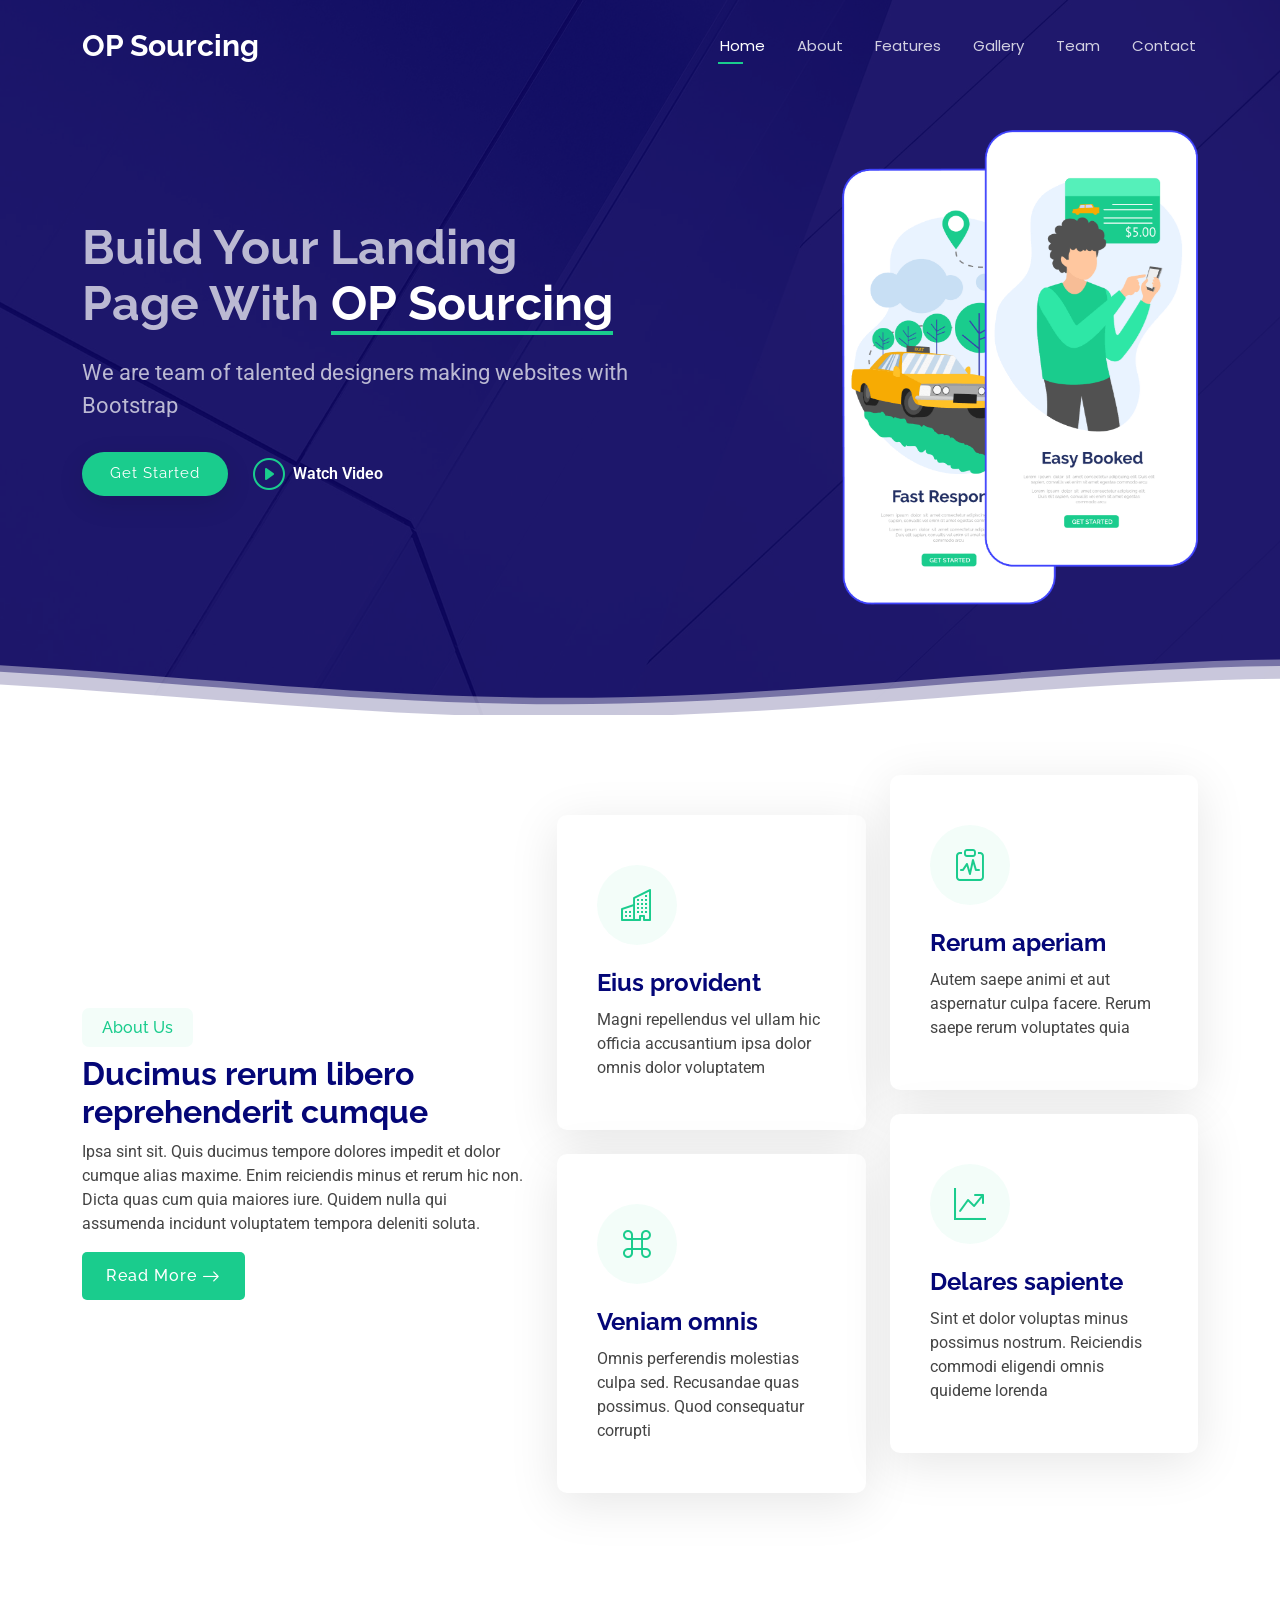
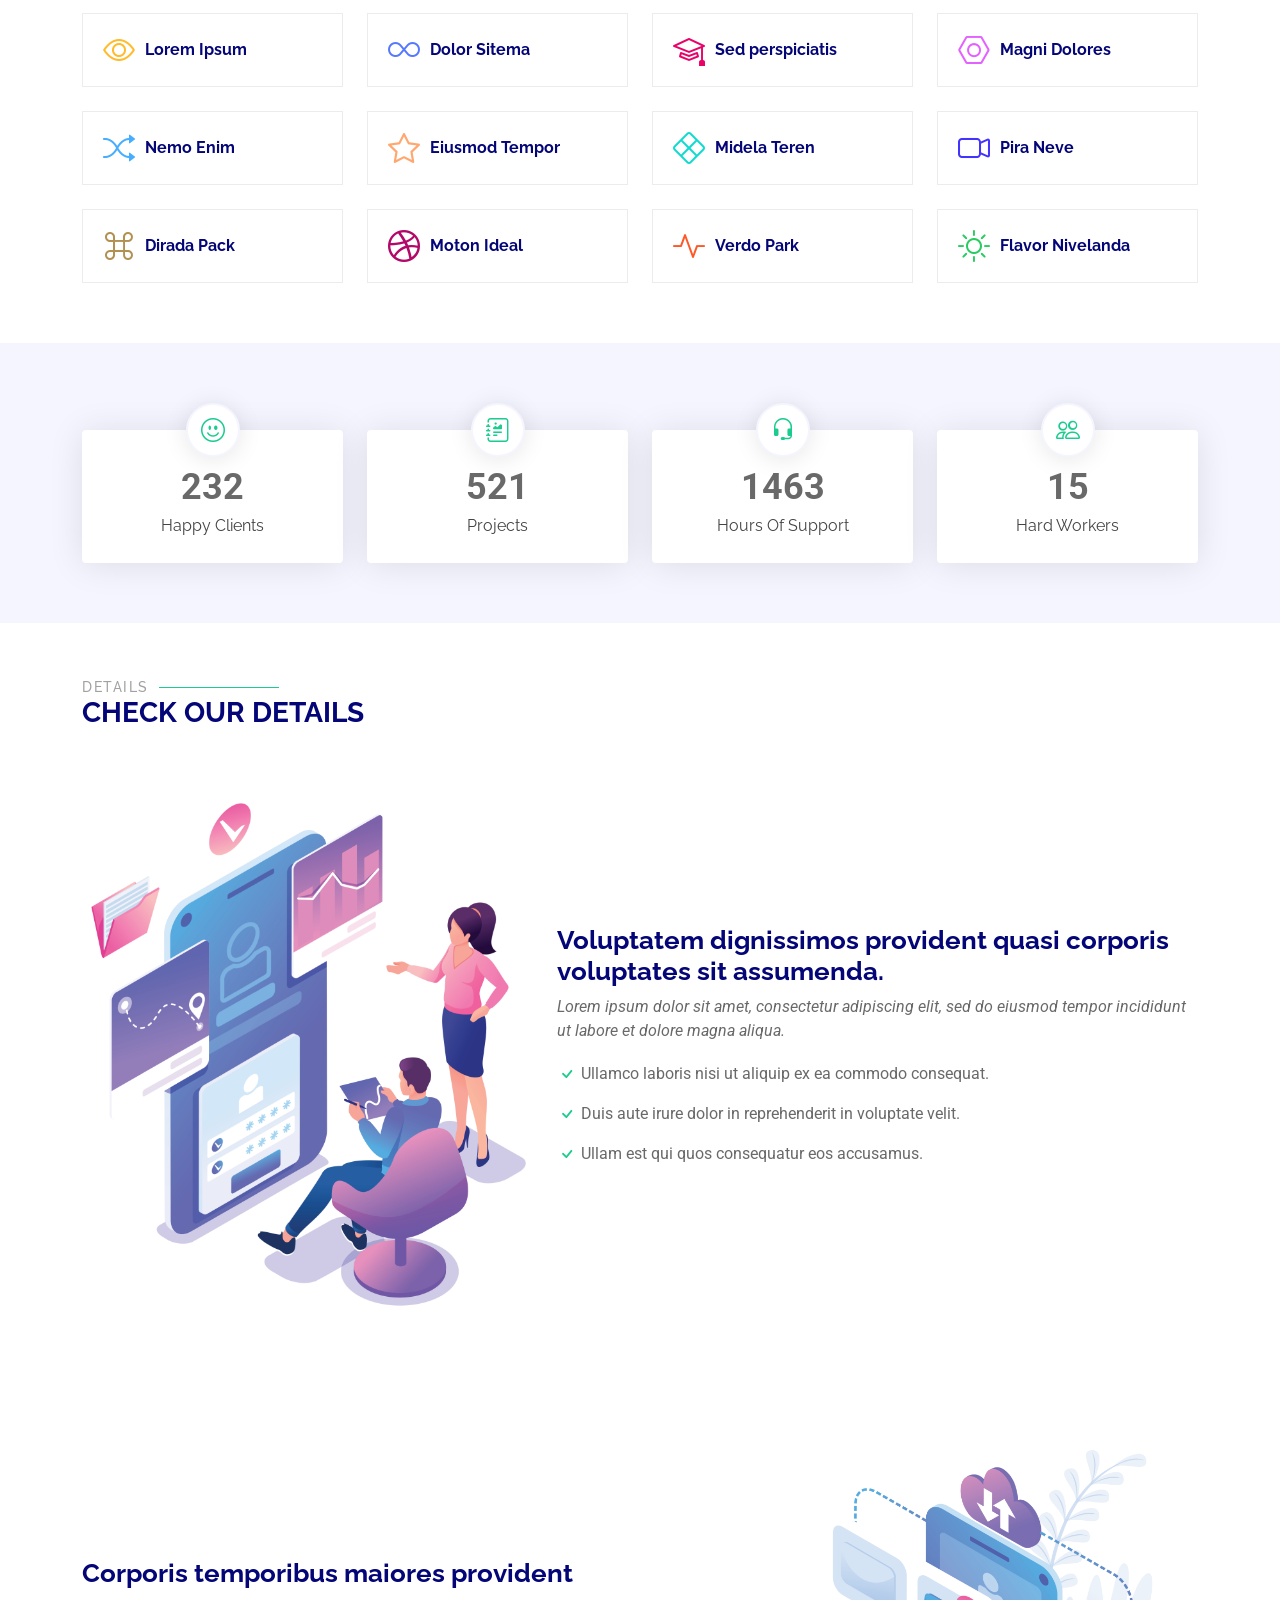
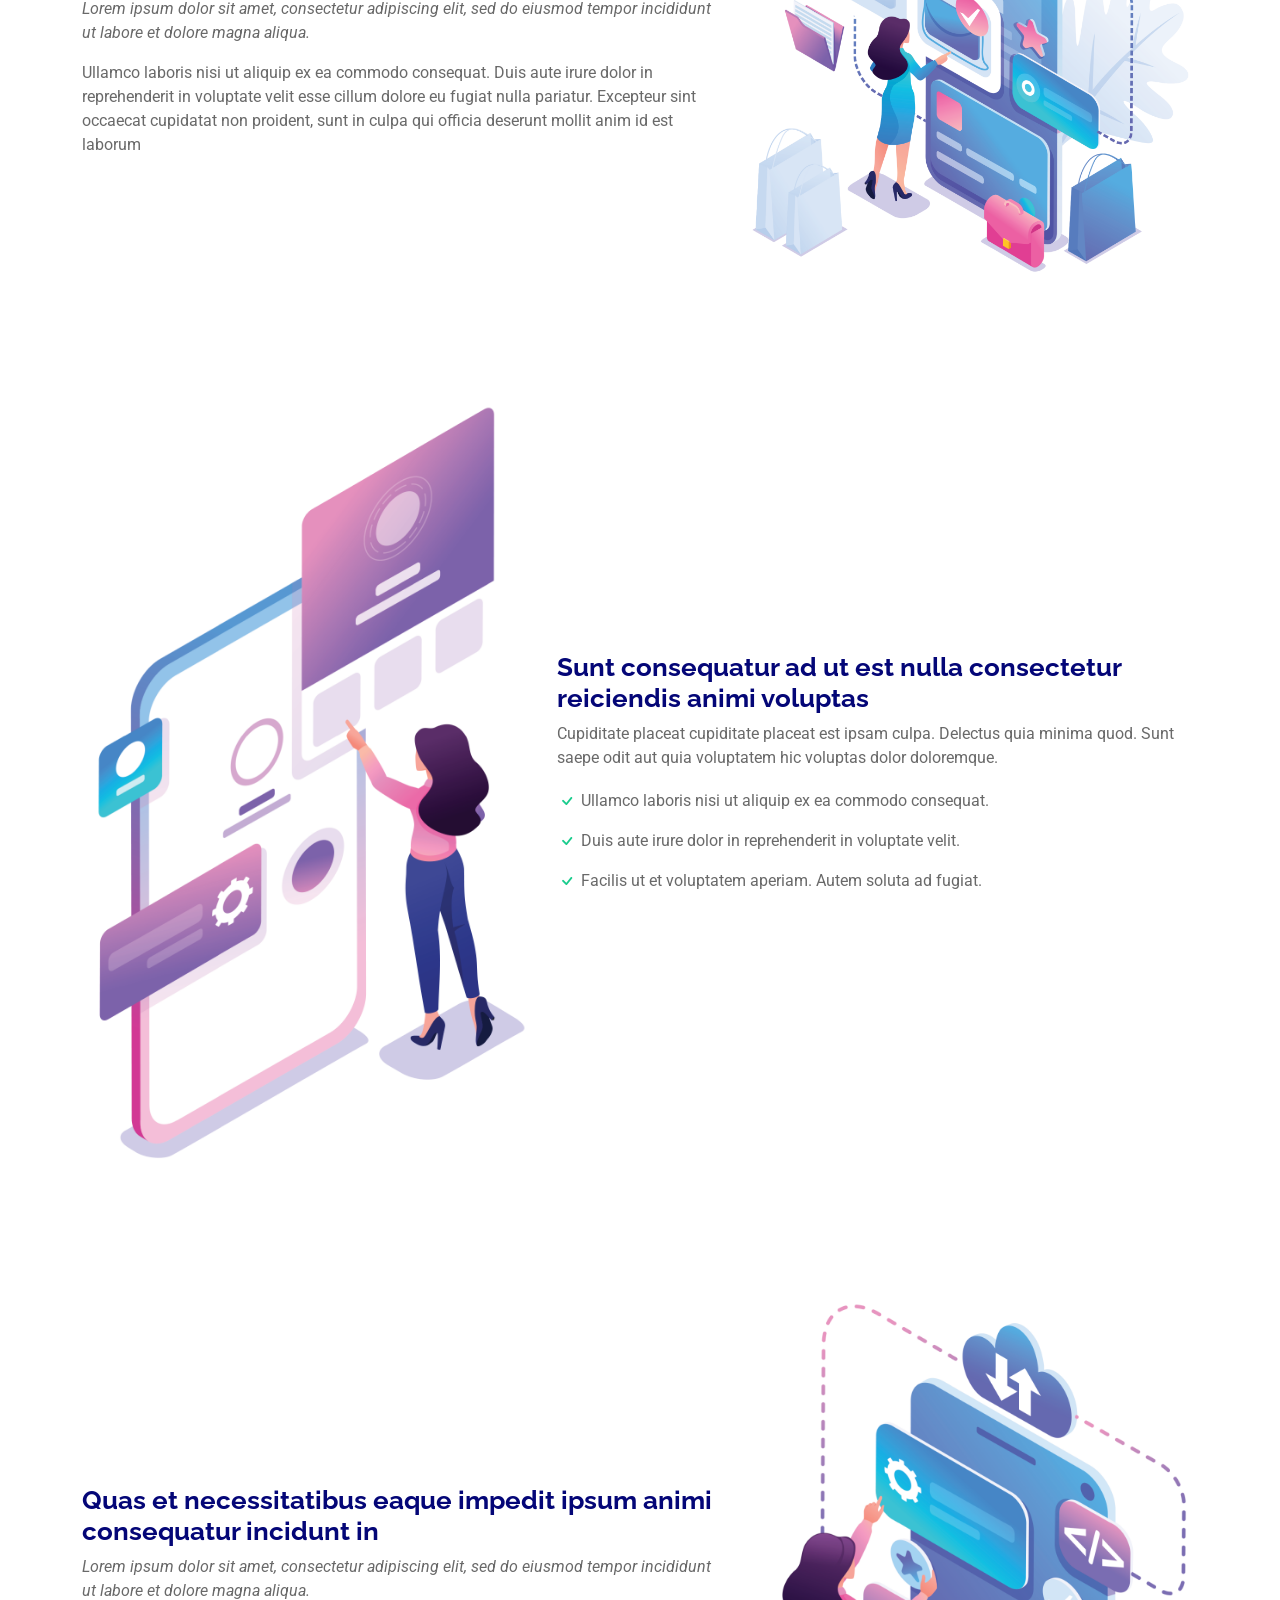
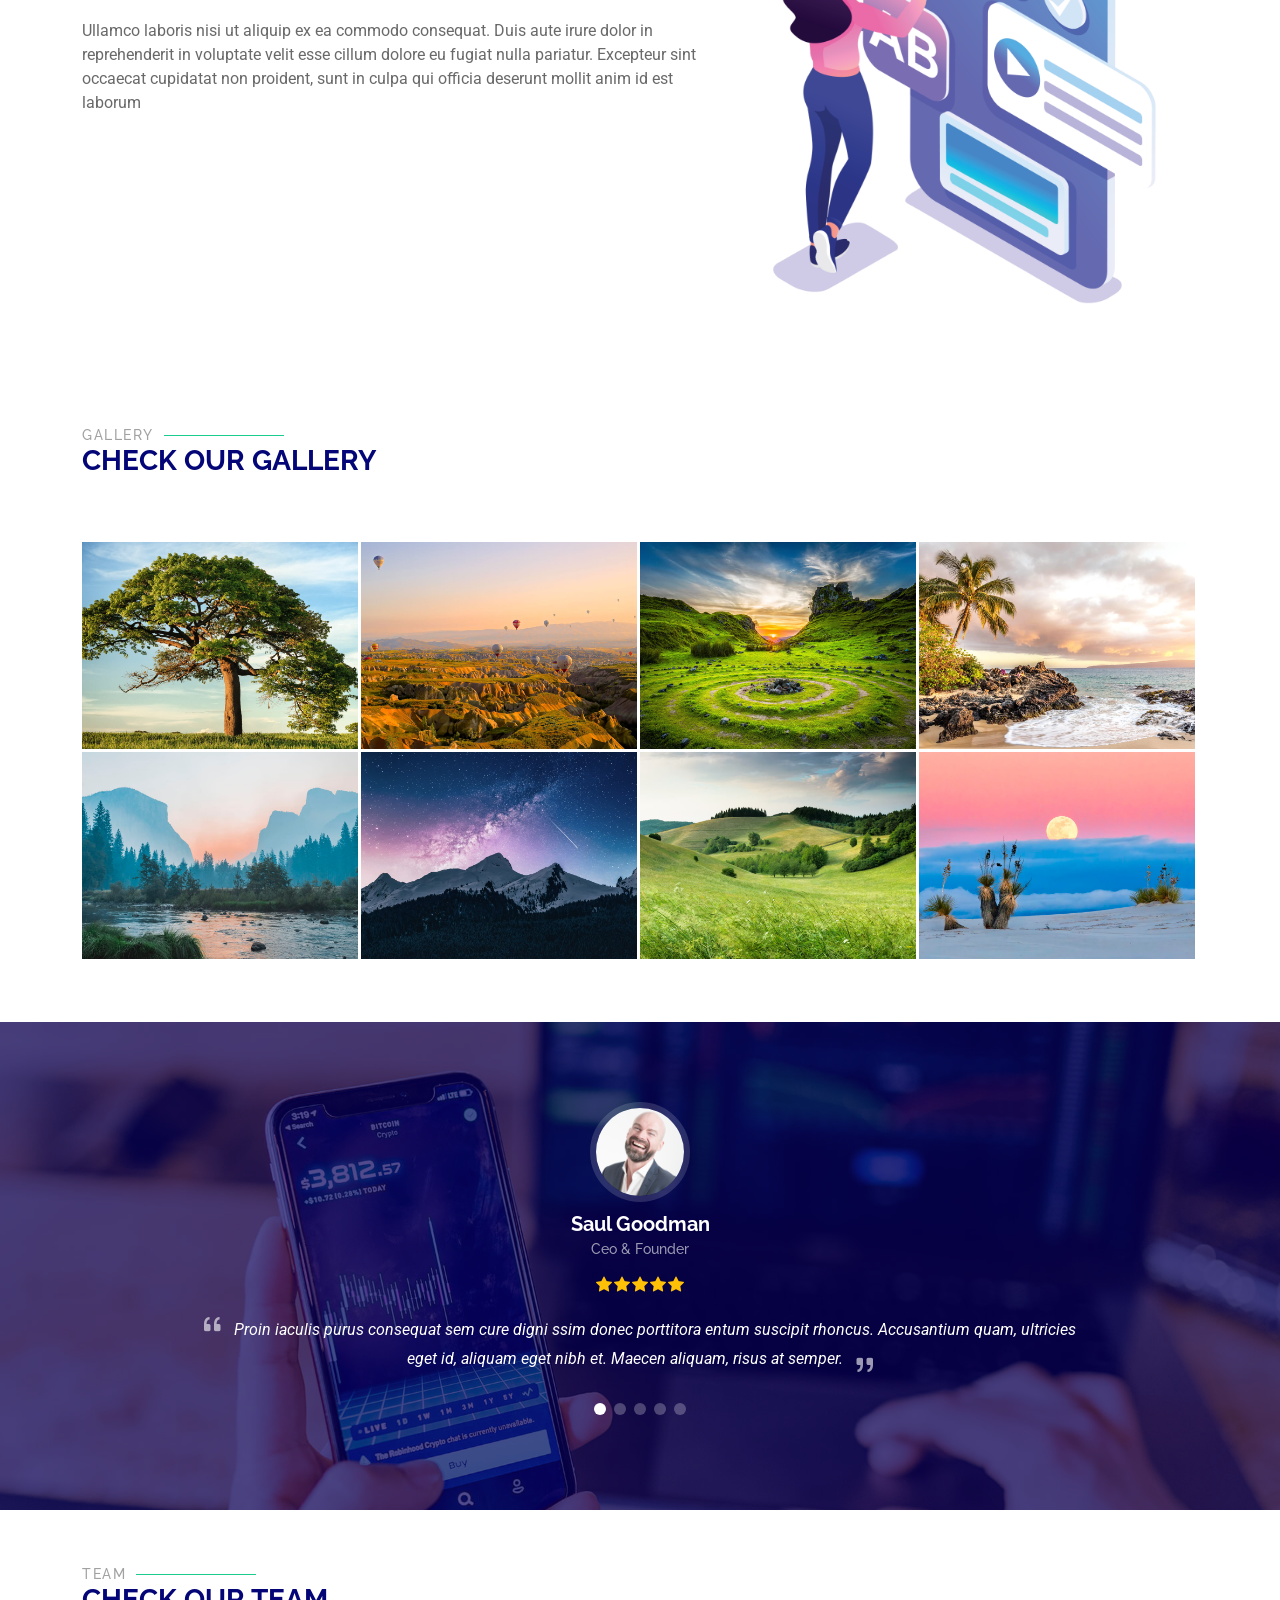
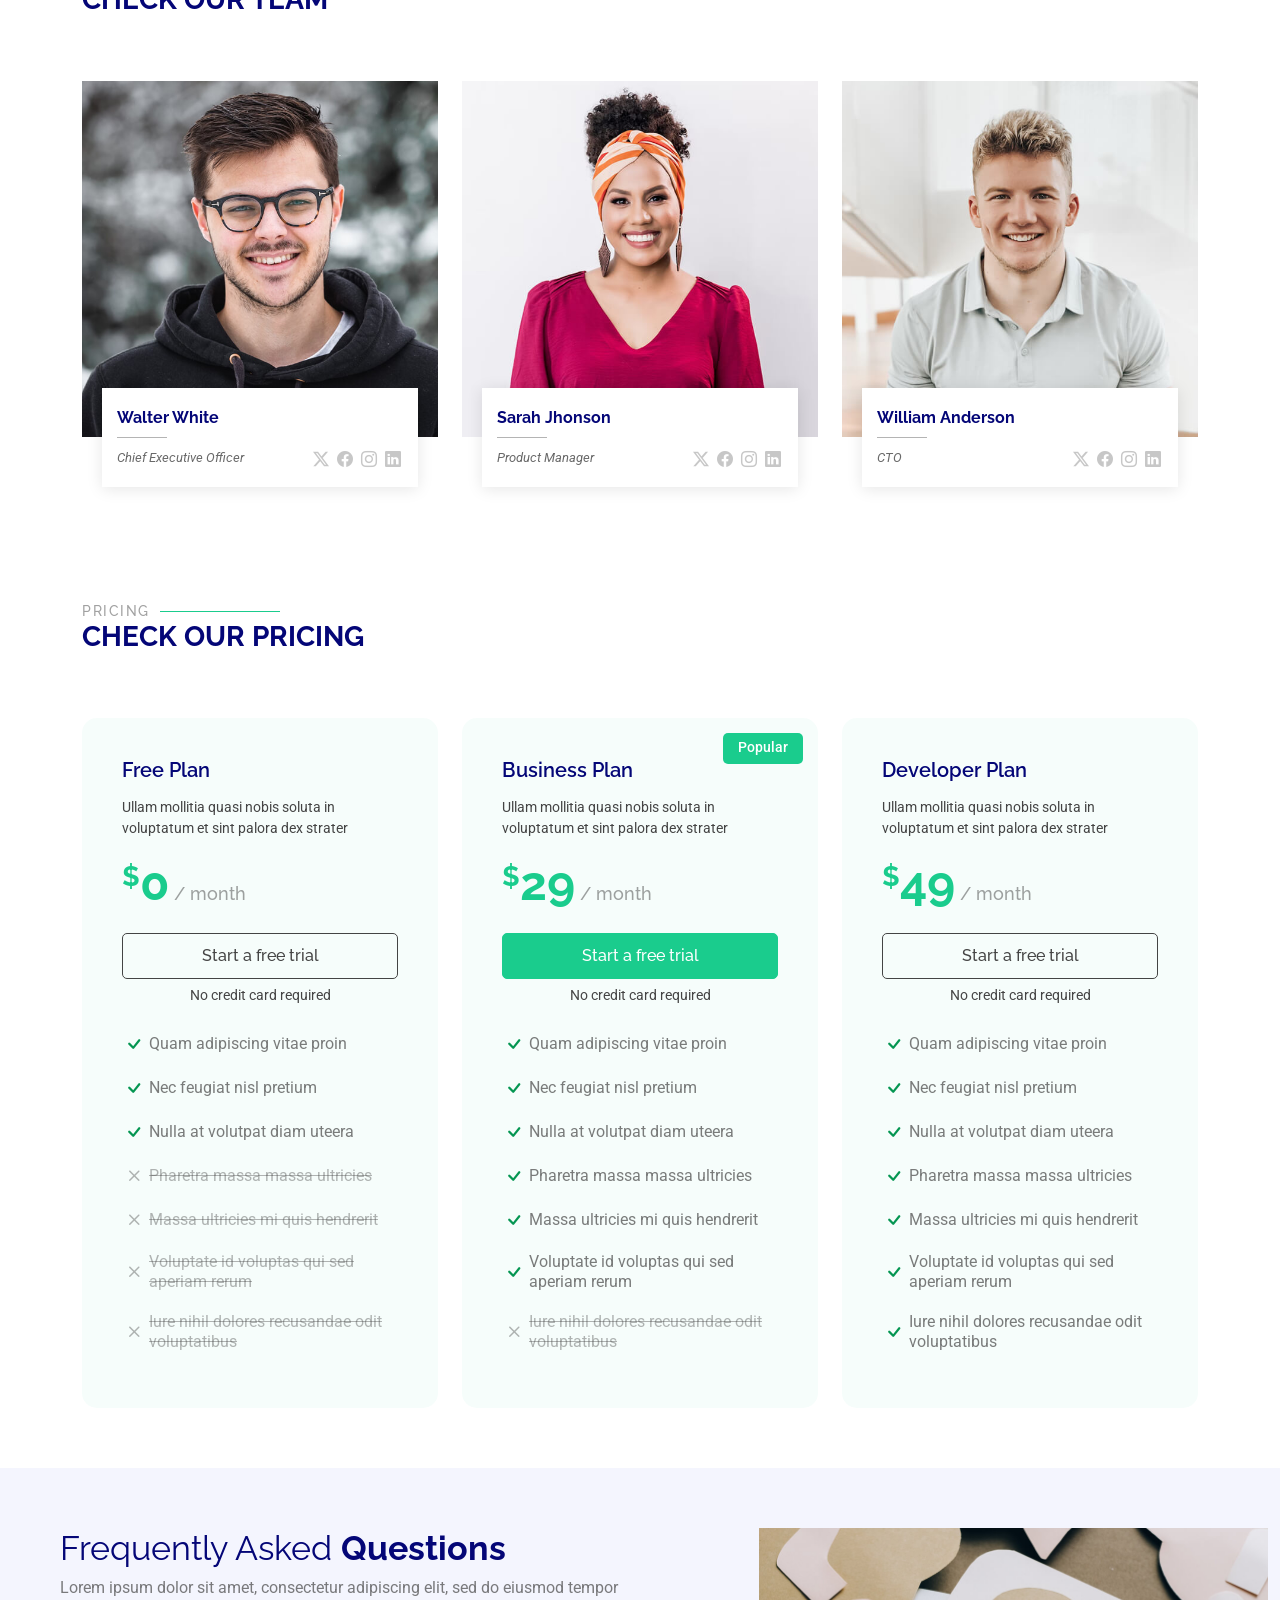
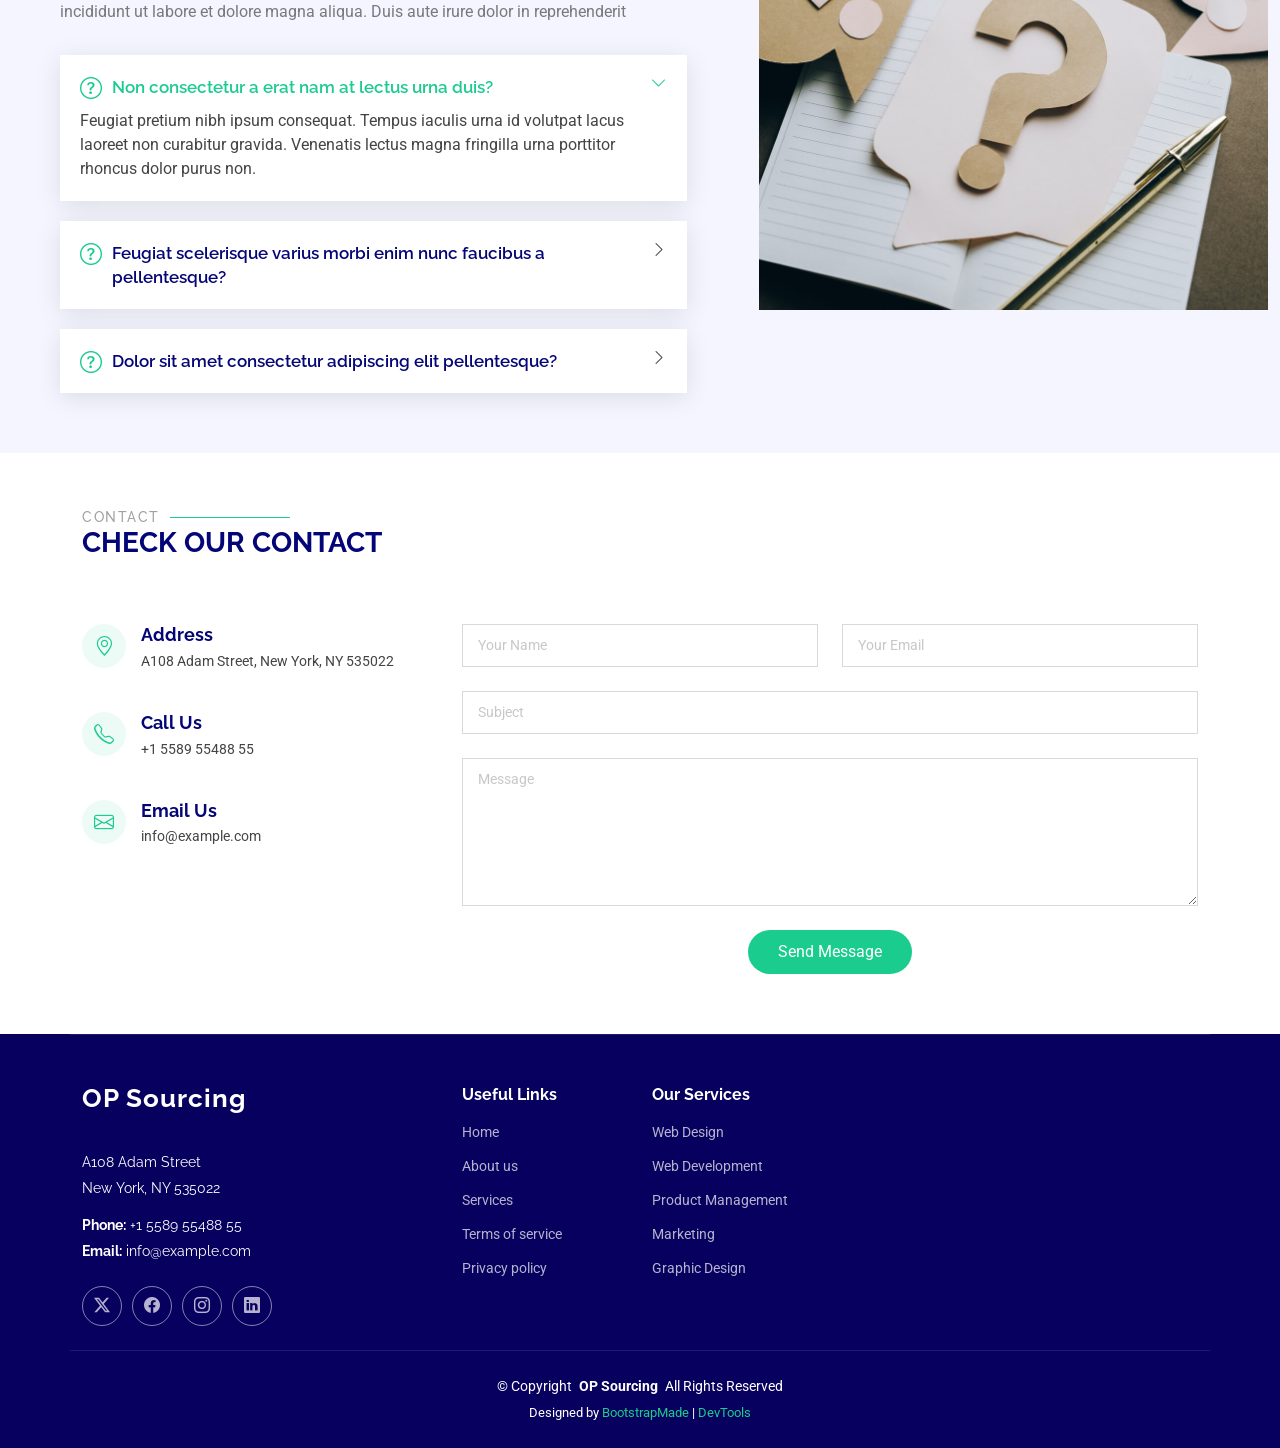
==== 808index.html @ 1d466a6e "Initial Commit" ====
<!DOCTYPE html>
<html lang="en">

<head>
  <meta charset="utf-8">
  <meta content="width=device-width, initial-scale=1.0" name="viewport">
  <title>Index </title>
  <meta name="description" content="">
  <meta name="keywords" content="">

  <!-- Favicons -->
  <link href="assets/img/favicon.png" rel="icon">
  <link href="assets/img/apple-touch-icon.png" rel="apple-touch-icon">

  <!-- Fonts -->
  <link href="https://fonts.googleapis.com" rel="preconnect">
  <link href="https://fonts.gstatic.com" rel="preconnect" crossorigin>
  <link href="https://fonts.googleapis.com/css2?family=Roboto:ital,wght@0,100;0,300;0,400;0,500;0,700;0,900;1,100;1,300;1,400;1,500;1,700;1,900&family=Poppins:ital,wght@0,100;0,200;0,300;0,400;0,500;0,600;0,700;0,800;0,900;1,100;1,200;1,300;1,400;1,500;1,600;1,700;1,800;1,900&family=Raleway:ital,wght@0,100;0,200;0,300;0,400;0,500;0,600;0,700;0,800;0,900;1,100;1,200;1,300;1,400;1,500;1,600;1,700;1,800;1,900&display=swap" rel="stylesheet">

  <!-- Vendor CSS Files -->
  <link href="assets/vendor/bootstrap/css/bootstrap.min.css" rel="stylesheet">
  <link href="assets/vendor/bootstrap-icons/bootstrap-icons.css" rel="stylesheet">
  <link href="assets/vendor/aos/aos.css" rel="stylesheet">
  <link href="assets/vendor/glightbox/css/glightbox.min.css" rel="stylesheet">
  <link href="assets/vendor/swiper/swiper-bundle.min.css" rel="stylesheet">

  <!-- Main CSS File -->
  <link href="assets/css/main.css" rel="stylesheet">


</head>

<body class="index-page">

  <header id="header" class="header d-flex align-items-center fixed-top">
    <div class="container-fluid container-xl position-relative d-flex align-items-center justify-content-between">

      <a href="index.html" class="logo d-flex align-items-center">
        <!-- Uncomment the line below if you also wish to use an image logo -->
        <!-- <img src="assets/img/logo.png" alt=""> -->
        <h1 class="sitename">OP Sourcing</h1>
      </a>

      <nav id="navmenu" class="navmenu">
        <ul>
          <li><a href="#hero" class="active">Home</a></li>
          <li><a href="#about">About</a></li>
          <li><a href="#features">Features</a></li>
          <li><a href="#gallery">Gallery</a></li>
          <li><a href="#team">Team</a></li>
          
          <li><a href="#contact">Contact</a></li>
        </ul>
        <i class="mobile-nav-toggle d-xl-none bi bi-list"></i>
      </nav>

    </div>
  </header>

  <main class="main">

    <!-- Hero Section -->
    <section id="hero" class="hero section dark-background">
      <img src="assets/img/hero-bg-2.jpg" alt="" class="hero-bg">

      <div class="container">
        <div class="row gy-4 justify-content-between">
          <div class="col-lg-4 order-lg-last hero-img" data-aos="zoom-out" data-aos-delay="100">
            <img src="assets/img/hero-img.png" class="img-fluid animated" alt="">
          </div>

          <div class="col-lg-6  d-flex flex-column justify-content-center" data-aos="fade-in">
            <h1>Build Your Landing Page With <span>OP Sourcing</span></h1>
            <p>We are team of talented designers making websites with Bootstrap</p>
            <div class="d-flex">
              <a href="#about" class="btn-get-started">Get Started</a>
              <a href="https://www.youtube.com/watch?v=Y7f98aduVJ8" class="glightbox btn-watch-video d-flex align-items-center"><i class="bi bi-play-circle"></i><span>Watch Video</span></a>
            </div>
          </div>

        </div>
      </div>

      <svg class="hero-waves" xmlns="http://www.w3.org/2000/svg" xmlns:xlink="http://www.w3.org/1999/xlink" viewBox="0 24 150 28 " preserveAspectRatio="none">
        <defs>
          <path id="wave-path" d="M-160 44c30 0 58-18 88-18s 58 18 88 18 58-18 88-18 58 18 88 18 v44h-352z"></path>
        </defs>
        <g class="wave1">
          <use xlink:href="#wave-path" x="50" y="3"></use>
        </g>
        <g class="wave2">
          <use xlink:href="#wave-path" x="50" y="0"></use>
        </g>
        <g class="wave3">
          <use xlink:href="#wave-path" x="50" y="9"></use>
        </g>
      </svg>

    </section><!-- /Hero Section -->

    <!-- About Section -->
    <section id="about" class="about section">

      <div class="container" data-aos="fade-up" data-aos-delay="100">
        <div class="row align-items-xl-center gy-5">

          <div class="col-xl-5 content">
            <h3>About Us</h3>
            <h2>Ducimus rerum libero reprehenderit cumque</h2>
            <p>Ipsa sint sit. Quis ducimus tempore dolores impedit et dolor cumque alias maxime. Enim reiciendis minus et rerum hic non. Dicta quas cum quia maiores iure. Quidem nulla qui assumenda incidunt voluptatem tempora deleniti soluta.</p>
            <a href="#" class="read-more"><span>Read More</span><i class="bi bi-arrow-right"></i></a>
          </div>

          <div class="col-xl-7">
            <div class="row gy-4 icon-boxes">

              <div class="col-md-6" data-aos="fade-up" data-aos-delay="200">
                <div class="icon-box">
                  <i class="bi bi-buildings"></i>
                  <h3>Eius provident</h3>
                  <p>Magni repellendus vel ullam hic officia accusantium ipsa dolor omnis dolor voluptatem</p>
                </div>
              </div> <!-- End Icon Box -->

              <div class="col-md-6" data-aos="fade-up" data-aos-delay="300">
                <div class="icon-box">
                  <i class="bi bi-clipboard-pulse"></i>
                  <h3>Rerum aperiam</h3>
                  <p>Autem saepe animi et aut aspernatur culpa facere. Rerum saepe rerum voluptates quia</p>
                </div>
              </div> <!-- End Icon Box -->

              <div class="col-md-6" data-aos="fade-up" data-aos-delay="400">
                <div class="icon-box">
                  <i class="bi bi-command"></i>
                  <h3>Veniam omnis</h3>
                  <p>Omnis perferendis molestias culpa sed. Recusandae quas possimus. Quod consequatur corrupti</p>
                </div>
              </div> <!-- End Icon Box -->

              <div class="col-md-6" data-aos="fade-up" data-aos-delay="500">
                <div class="icon-box">
                  <i class="bi bi-graph-up-arrow"></i>
                  <h3>Delares sapiente</h3>
                  <p>Sint et dolor voluptas minus possimus nostrum. Reiciendis commodi eligendi omnis quideme lorenda</p>
                </div>
              </div> <!-- End Icon Box -->

            </div>
          </div>

        </div>
      </div>

    </section><!-- /About Section -->

    <!-- Features Section -->
    <section id="features" class="features section">

      <div class="container">

        <div class="row gy-4">

          <div class="col-lg-3 col-md-4" data-aos="fade-up" data-aos-delay="100">
            <div class="features-item">
              <i class="bi bi-eye" style="color: #ffbb2c;"></i>
              <h3><a href="" class="stretched-link">Lorem Ipsum</a></h3>
            </div>
          </div><!-- End Feature Item -->

          <div class="col-lg-3 col-md-4" data-aos="fade-up" data-aos-delay="200">
            <div class="features-item">
              <i class="bi bi-infinity" style="color: #5578ff;"></i>
              <h3><a href="" class="stretched-link">Dolor Sitema</a></h3>
            </div>
          </div><!-- End Feature Item -->

          <div class="col-lg-3 col-md-4" data-aos="fade-up" data-aos-delay="300">
            <div class="features-item">
              <i class="bi bi-mortarboard" style="color: #e80368;"></i>
              <h3><a href="" class="stretched-link">Sed perspiciatis</a></h3>
            </div>
          </div><!-- End Feature Item -->

          <div class="col-lg-3 col-md-4" data-aos="fade-up" data-aos-delay="400">
            <div class="features-item">
              <i class="bi bi-nut" style="color: #e361ff;"></i>
              <h3><a href="" class="stretched-link">Magni Dolores</a></h3>
            </div>
          </div><!-- End Feature Item -->

          <div class="col-lg-3 col-md-4" data-aos="fade-up" data-aos-delay="500">
            <div class="features-item">
              <i class="bi bi-shuffle" style="color: #47aeff;"></i>
              <h3><a href="" class="stretched-link">Nemo Enim</a></h3>
            </div>
          </div><!-- End Feature Item -->

          <div class="col-lg-3 col-md-4" data-aos="fade-up" data-aos-delay="600">
            <div class="features-item">
              <i class="bi bi-star" style="color: #ffa76e;"></i>
              <h3><a href="" class="stretched-link">Eiusmod Tempor</a></h3>
            </div>
          </div><!-- End Feature Item -->

          <div class="col-lg-3 col-md-4" data-aos="fade-up" data-aos-delay="700">
            <div class="features-item">
              <i class="bi bi-x-diamond" style="color: #11dbcf;"></i>
              <h3><a href="" class="stretched-link">Midela Teren</a></h3>
            </div>
          </div><!-- End Feature Item -->

          <div class="col-lg-3 col-md-4" data-aos="fade-up" data-aos-delay="800">
            <div class="features-item">
              <i class="bi bi-camera-video" style="color: #4233ff;"></i>
              <h3><a href="" class="stretched-link">Pira Neve</a></h3>
            </div>
          </div><!-- End Feature Item -->

          <div class="col-lg-3 col-md-4" data-aos="fade-up" data-aos-delay="900">
            <div class="features-item">
              <i class="bi bi-command" style="color: #b2904f;"></i>
              <h3><a href="" class="stretched-link">Dirada Pack</a></h3>
            </div>
          </div><!-- End Feature Item -->

          <div class="col-lg-3 col-md-4" data-aos="fade-up" data-aos-delay="1000">
            <div class="features-item">
              <i class="bi bi-dribbble" style="color: #b20969;"></i>
              <h3><a href="" class="stretched-link">Moton Ideal</a></h3>
            </div>
          </div><!-- End Feature Item -->

          <div class="col-lg-3 col-md-4" data-aos="fade-up" data-aos-delay="1100">
            <div class="features-item">
              <i class="bi bi-activity" style="color: #ff5828;"></i>
              <h3><a href="" class="stretched-link">Verdo Park</a></h3>
            </div>
          </div><!-- End Feature Item -->

          <div class="col-lg-3 col-md-4" data-aos="fade-up" data-aos-delay="1200">
            <div class="features-item">
              <i class="bi bi-brightness-high" style="color: #29cc61;"></i>
              <h3><a href="" class="stretched-link">Flavor Nivelanda</a></h3>
            </div>
          </div><!-- End Feature Item -->

        </div>

      </div>

    </section><!-- /Features Section -->

    <!-- Stats Section -->
    <section id="stats" class="stats section light-background">

      <div class="container" data-aos="fade-up" data-aos-delay="100">

        <div class="row gy-4">

          <div class="col-lg-3 col-md-6 d-flex flex-column align-items-center">
            <i class="bi bi-emoji-smile"></i>
            <div class="stats-item">
              <span data-purecounter-start="0" data-purecounter-end="232" data-purecounter-duration="1" class="purecounter"></span>
              <p>Happy Clients</p>
            </div>
          </div><!-- End Stats Item -->

          <div class="col-lg-3 col-md-6 d-flex flex-column align-items-center">
            <i class="bi bi-journal-richtext"></i>
            <div class="stats-item">
              <span data-purecounter-start="0" data-purecounter-end="521" data-purecounter-duration="1" class="purecounter"></span>
              <p>Projects</p>
            </div>
          </div><!-- End Stats Item -->

          <div class="col-lg-3 col-md-6 d-flex flex-column align-items-center">
            <i class="bi bi-headset"></i>
            <div class="stats-item">
              <span data-purecounter-start="0" data-purecounter-end="1463" data-purecounter-duration="1" class="purecounter"></span>
              <p>Hours Of Support</p>
            </div>
          </div><!-- End Stats Item -->

          <div class="col-lg-3 col-md-6 d-flex flex-column align-items-center">
            <i class="bi bi-people"></i>
            <div class="stats-item">
              <span data-purecounter-start="0" data-purecounter-end="15" data-purecounter-duration="1" class="purecounter"></span>
              <p>Hard Workers</p>
            </div>
          </div><!-- End Stats Item -->

        </div>

      </div>

    </section><!-- /Stats Section -->

    <!-- Details Section -->
    <section id="details" class="details section">

      <!-- Section Title -->
      <div class="container section-title" data-aos="fade-up">
        <h2>Details</h2>
        <div><span>Check Our</span> <span class="description-title">Details</span></div>
      </div><!-- End Section Title -->

      <div class="container">

        <div class="row gy-4 align-items-center features-item">
          <div class="col-md-5 d-flex align-items-center" data-aos="zoom-out" data-aos-delay="100">
            <img src="assets/img/details-1.png" class="img-fluid" alt="">
          </div>
          <div class="col-md-7" data-aos="fade-up" data-aos-delay="100">
            <h3>Voluptatem dignissimos provident quasi corporis voluptates sit assumenda.</h3>
            <p class="fst-italic">
              Lorem ipsum dolor sit amet, consectetur adipiscing elit, sed do eiusmod tempor incididunt ut labore et dolore
              magna aliqua.
            </p>
            <ul>
              <li><i class="bi bi-check"></i><span> Ullamco laboris nisi ut aliquip ex ea commodo consequat.</span></li>
              <li><i class="bi bi-check"></i> <span>Duis aute irure dolor in reprehenderit in voluptate velit.</span></li>
              <li><i class="bi bi-check"></i> <span>Ullam est qui quos consequatur eos accusamus.</span></li>
            </ul>
          </div>
        </div><!-- Features Item -->

        <div class="row gy-4 align-items-center features-item">
          <div class="col-md-5 order-1 order-md-2 d-flex align-items-center" data-aos="zoom-out" data-aos-delay="200">
            <img src="assets/img/details-2.png" class="img-fluid" alt="">
          </div>
          <div class="col-md-7 order-2 order-md-1" data-aos="fade-up" data-aos-delay="200">
            <h3>Corporis temporibus maiores provident</h3>
            <p class="fst-italic">
              Lorem ipsum dolor sit amet, consectetur adipiscing elit, sed do eiusmod tempor incididunt ut labore et dolore
              magna aliqua.
            </p>
            <p>
              Ullamco laboris nisi ut aliquip ex ea commodo consequat. Duis aute irure dolor in reprehenderit in voluptate
              velit esse cillum dolore eu fugiat nulla pariatur. Excepteur sint occaecat cupidatat non proident, sunt in
              culpa qui officia deserunt mollit anim id est laborum
            </p>
          </div>
        </div><!-- Features Item -->

        <div class="row gy-4 align-items-center features-item">
          <div class="col-md-5 d-flex align-items-center" data-aos="zoom-out">
            <img src="assets/img/details-3.png" class="img-fluid" alt="">
          </div>
          <div class="col-md-7" data-aos="fade-up">
            <h3>Sunt consequatur ad ut est nulla consectetur reiciendis animi voluptas</h3>
            <p>Cupiditate placeat cupiditate placeat est ipsam culpa. Delectus quia minima quod. Sunt saepe odit aut quia voluptatem hic voluptas dolor doloremque.</p>
            <ul>
              <li><i class="bi bi-check"></i> <span>Ullamco laboris nisi ut aliquip ex ea commodo consequat.</span></li>
              <li><i class="bi bi-check"></i><span> Duis aute irure dolor in reprehenderit in voluptate velit.</span></li>
              <li><i class="bi bi-check"></i> <span>Facilis ut et voluptatem aperiam. Autem soluta ad fugiat</span>.</li>
            </ul>
          </div>
        </div><!-- Features Item -->

        <div class="row gy-4 align-items-center features-item">
          <div class="col-md-5 order-1 order-md-2 d-flex align-items-center" data-aos="zoom-out">
            <img src="assets/img/details-4.png" class="img-fluid" alt="">
          </div>
          <div class="col-md-7 order-2 order-md-1" data-aos="fade-up">
            <h3>Quas et necessitatibus eaque impedit ipsum animi consequatur incidunt in</h3>
            <p class="fst-italic">
              Lorem ipsum dolor sit amet, consectetur adipiscing elit, sed do eiusmod tempor incididunt ut labore et dolore
              magna aliqua.
            </p>
            <p>
              Ullamco laboris nisi ut aliquip ex ea commodo consequat. Duis aute irure dolor in reprehenderit in voluptate
              velit esse cillum dolore eu fugiat nulla pariatur. Excepteur sint occaecat cupidatat non proident, sunt in
              culpa qui officia deserunt mollit anim id est laborum
            </p>
          </div>
        </div><!-- Features Item -->

      </div>

    </section><!-- /Details Section -->

    <!-- Gallery Section -->
    <section id="gallery" class="gallery section">

      <!-- Section Title -->
      <div class="container section-title" data-aos="fade-up">
        <h2>Gallery</h2>
        <div><span>Check Our</span> <span class="description-title">Gallery</span></div>
      </div><!-- End Section Title -->

      <div class="container" data-aos="fade-up" data-aos-delay="100">

        <div class="row g-0">

          <div class="col-lg-3 col-md-4">
            <div class="gallery-item">
              <a href="assets/img/gallery/gallery-1.jpg" class="glightbox" data-gallery="images-gallery">
                <img src="assets/img/gallery/gallery-1.jpg" alt="" class="img-fluid">
              </a>
            </div>
          </div><!-- End Gallery Item -->

          <div class="col-lg-3 col-md-4">
            <div class="gallery-item">
              <a href="assets/img/gallery/gallery-2.jpg" class="glightbox" data-gallery="images-gallery">
                <img src="assets/img/gallery/gallery-2.jpg" alt="" class="img-fluid">
              </a>
            </div>
          </div><!-- End Gallery Item -->

          <div class="col-lg-3 col-md-4">
            <div class="gallery-item">
              <a href="assets/img/gallery/gallery-3.jpg" class="glightbox" data-gallery="images-gallery">
                <img src="assets/img/gallery/gallery-3.jpg" alt="" class="img-fluid">
              </a>
            </div>
          </div><!-- End Gallery Item -->

          <div class="col-lg-3 col-md-4">
            <div class="gallery-item">
              <a href="assets/img/gallery/gallery-4.jpg" class="glightbox" data-gallery="images-gallery">
                <img src="assets/img/gallery/gallery-4.jpg" alt="" class="img-fluid">
              </a>
            </div>
          </div><!-- End Gallery Item -->

          <div class="col-lg-3 col-md-4">
            <div class="gallery-item">
              <a href="assets/img/gallery/gallery-5.jpg" class="glightbox" data-gallery="images-gallery">
                <img src="assets/img/gallery/gallery-5.jpg" alt="" class="img-fluid">
              </a>
            </div>
          </div><!-- End Gallery Item -->

          <div class="col-lg-3 col-md-4">
            <div class="gallery-item">
              <a href="assets/img/gallery/gallery-6.jpg" class="glightbox" data-gallery="images-gallery">
                <img src="assets/img/gallery/gallery-6.jpg" alt="" class="img-fluid">
              </a>
            </div>
          </div><!-- End Gallery Item -->

          <div class="col-lg-3 col-md-4">
            <div class="gallery-item">
              <a href="assets/img/gallery/gallery-7.jpg" class="glightbox" data-gallery="images-gallery">
                <img src="assets/img/gallery/gallery-7.jpg" alt="" class="img-fluid">
              </a>
            </div>
          </div><!-- End Gallery Item -->

          <div class="col-lg-3 col-md-4">
            <div class="gallery-item">
              <a href="assets/img/gallery/gallery-8.jpg" class="glightbox" data-gallery="images-gallery">
                <img src="assets/img/gallery/gallery-8.jpg" alt="" class="img-fluid">
              </a>
            </div>
          </div><!-- End Gallery Item -->

        </div>

      </div>

    </section><!-- /Gallery Section -->

    <!-- Testimonials Section -->
    <section id="testimonials" class="testimonials section dark-background">

      <img src="assets/img/testimonials-bg.jpg" class="testimonials-bg" alt="">

      <div class="container" data-aos="fade-up" data-aos-delay="100">

        <div class="swiper init-swiper">
          <script type="application/json" class="swiper-config">
            {
              "loop": true,
              "speed": 600,
              "autoplay": {
                "delay": 5000
              },
              "slidesPerView": "auto",
              "pagination": {
                "el": ".swiper-pagination",
                "type": "bullets",
                "clickable": true
              }
            }
          </script>
          <div class="swiper-wrapper">

            <div class="swiper-slide">
              <div class="testimonial-item">
                <img src="assets/img/testimonials/testimonials-1.jpg" class="testimonial-img" alt="">
                <h3>Saul Goodman</h3>
                <h4>Ceo &amp; Founder</h4>
                <div class="stars">
                  <i class="bi bi-star-fill"></i><i class="bi bi-star-fill"></i><i class="bi bi-star-fill"></i><i class="bi bi-star-fill"></i><i class="bi bi-star-fill"></i>
                </div>
                <p>
                  <i class="bi bi-quote quote-icon-left"></i>
                  <span>Proin iaculis purus consequat sem cure digni ssim donec porttitora entum suscipit rhoncus. Accusantium quam, ultricies eget id, aliquam eget nibh et. Maecen aliquam, risus at semper.</span>
                  <i class="bi bi-quote quote-icon-right"></i>
                </p>
              </div>
            </div><!-- End testimonial item -->

            <div class="swiper-slide">
              <div class="testimonial-item">
                <img src="assets/img/testimonials/testimonials-2.jpg" class="testimonial-img" alt="">
                <h3>Sara Wilsson</h3>
                <h4>Designer</h4>
                <div class="stars">
                  <i class="bi bi-star-fill"></i><i class="bi bi-star-fill"></i><i class="bi bi-star-fill"></i><i class="bi bi-star-fill"></i><i class="bi bi-star-fill"></i>
                </div>
                <p>
                  <i class="bi bi-quote quote-icon-left"></i>
                  <span>Export tempor illum tamen malis malis eram quae irure esse labore quem cillum quid cillum eram malis quorum velit fore eram velit sunt aliqua noster fugiat irure amet legam anim culpa.</span>
                  <i class="bi bi-quote quote-icon-right"></i>
                </p>
              </div>
            </div><!-- End testimonial item -->

            <div class="swiper-slide">
              <div class="testimonial-item">
                <img src="assets/img/testimonials/testimonials-3.jpg" class="testimonial-img" alt="">
                <h3>Jena Karlis</h3>
                <h4>Store Owner</h4>
                <div class="stars">
                  <i class="bi bi-star-fill"></i><i class="bi bi-star-fill"></i><i class="bi bi-star-fill"></i><i class="bi bi-star-fill"></i><i class="bi bi-star-fill"></i>
                </div>
                <p>
                  <i class="bi bi-quote quote-icon-left"></i>
                  <span>Enim nisi quem export duis labore cillum quae magna enim sint quorum nulla quem veniam duis minim tempor labore quem eram duis noster aute amet eram fore quis sint minim.</span>
                  <i class="bi bi-quote quote-icon-right"></i>
                </p>
              </div>
            </div><!-- End testimonial item -->

            <div class="swiper-slide">
              <div class="testimonial-item">
                <img src="assets/img/testimonials/testimonials-4.jpg" class="testimonial-img" alt="">
                <h3>Matt Brandon</h3>
                <h4>Freelancer</h4>
                <div class="stars">
                  <i class="bi bi-star-fill"></i><i class="bi bi-star-fill"></i><i class="bi bi-star-fill"></i><i class="bi bi-star-fill"></i><i class="bi bi-star-fill"></i>
                </div>
                <p>
                  <i class="bi bi-quote quote-icon-left"></i>
                  <span>Fugiat enim eram quae cillum dolore dolor amet nulla culpa multos export minim fugiat minim velit minim dolor enim duis veniam ipsum anim magna sunt elit fore quem dolore labore illum veniam.</span>
                  <i class="bi bi-quote quote-icon-right"></i>
                </p>
              </div>
            </div><!-- End testimonial item -->

            <div class="swiper-slide">
              <div class="testimonial-item">
                <img src="assets/img/testimonials/testimonials-5.jpg" class="testimonial-img" alt="">
                <h3>John Larson</h3>
                <h4>Entrepreneur</h4>
                <div class="stars">
                  <i class="bi bi-star-fill"></i><i class="bi bi-star-fill"></i><i class="bi bi-star-fill"></i><i class="bi bi-star-fill"></i><i class="bi bi-star-fill"></i>
                </div>
                <p>
                  <i class="bi bi-quote quote-icon-left"></i>
                  <span>Quis quorum aliqua sint quem legam fore sunt eram irure aliqua veniam tempor noster veniam enim culpa labore duis sunt culpa nulla illum cillum fugiat legam esse veniam culpa fore nisi cillum quid.</span>
                  <i class="bi bi-quote quote-icon-right"></i>
                </p>
              </div>
            </div><!-- End testimonial item -->

          </div>
          <div class="swiper-pagination"></div>
        </div>

      </div>

    </section><!-- /Testimonials Section -->

    <!-- Team Section -->
    <section id="team" class="team section">

      <!-- Section Title -->
      <div class="container section-title" data-aos="fade-up">
        <h2>Team</h2>
        <div><span>Check Our</span> <span class="description-title">Team</span></div>
      </div><!-- End Section Title -->

      <div class="container">

        <div class="row gy-5">

          <div class="col-lg-4 col-md-6" data-aos="fade-up" data-aos-delay="100">
            <div class="member">
              <div class="pic"><img src="assets/img/team/team-1.jpg" class="img-fluid" alt=""></div>
              <div class="member-info">
                <h4>Walter White</h4>
                <span>Chief Executive Officer</span>
                <div class="social">
                  <a href=""><i class="bi bi-twitter-x"></i></a>
                  <a href=""><i class="bi bi-facebook"></i></a>
                  <a href=""><i class="bi bi-instagram"></i></a>
                  <a href=""><i class="bi bi-linkedin"></i></a>
                </div>
              </div>
            </div>
          </div><!-- End Team Member -->

          <div class="col-lg-4 col-md-6" data-aos="fade-up" data-aos-delay="200">
            <div class="member">
              <div class="pic"><img src="assets/img/team/team-2.jpg" class="img-fluid" alt=""></div>
              <div class="member-info">
                <h4>Sarah Jhonson</h4>
                <span>Product Manager</span>
                <div class="social">
                  <a href=""><i class="bi bi-twitter-x"></i></a>
                  <a href=""><i class="bi bi-facebook"></i></a>
                  <a href=""><i class="bi bi-instagram"></i></a>
                  <a href=""><i class="bi bi-linkedin"></i></a>
                </div>
              </div>
            </div>
          </div><!-- End Team Member -->

          <div class="col-lg-4 col-md-6" data-aos="fade-up" data-aos-delay="300">
            <div class="member">
              <div class="pic"><img src="assets/img/team/team-3.jpg" class="img-fluid" alt=""></div>
              <div class="member-info">
                <h4>William Anderson</h4>
                <span>CTO</span>
                <div class="social">
                  <a href=""><i class="bi bi-twitter-x"></i></a>
                  <a href=""><i class="bi bi-facebook"></i></a>
                  <a href=""><i class="bi bi-instagram"></i></a>
                  <a href=""><i class="bi bi-linkedin"></i></a>
                </div>
              </div>
            </div>
          </div><!-- End Team Member -->

        </div>

      </div>

    </section><!-- /Team Section -->

    <!-- Pricing Section -->
    <section id="pricing" class="pricing section">

      <!-- Section Title -->
      <div class="container section-title" data-aos="fade-up">
        <h2>Pricing</h2>
        <div><span>Check Our</span> <span class="description-title">Pricing</span></div>
      </div><!-- End Section Title -->

      <div class="container">

        <div class="row gy-4">

          <div class="col-lg-4" data-aos="zoom-in" data-aos-delay="100">
            <div class="pricing-item">
              <h3>Free Plan</h3>
              <p class="description">Ullam mollitia quasi nobis soluta in voluptatum et sint palora dex strater</p>
              <h4><sup>$</sup>0<span> / month</span></h4>
              <a href="#" class="cta-btn">Start a free trial</a>
              <p class="text-center small">No credit card required</p>
              <ul>
                <li><i class="bi bi-check"></i> <span>Quam adipiscing vitae proin</span></li>
                <li><i class="bi bi-check"></i> <span>Nec feugiat nisl pretium</span></li>
                <li><i class="bi bi-check"></i> <span>Nulla at volutpat diam uteera</span></li>
                <li class="na"><i class="bi bi-x"></i> <span>Pharetra massa massa ultricies</span></li>
                <li class="na"><i class="bi bi-x"></i> <span>Massa ultricies mi quis hendrerit</span></li>
                <li class="na"><i class="bi bi-x"></i> <span>Voluptate id voluptas qui sed aperiam rerum</span></li>
                <li class="na"><i class="bi bi-x"></i> <span>Iure nihil dolores recusandae odit voluptatibus</span></li>
              </ul>
            </div>
          </div><!-- End Pricing Item -->

          <div class="col-lg-4" data-aos="zoom-in" data-aos-delay="200">
            <div class="pricing-item featured">
              <p class="popular">Popular</p>
              <h3>Business Plan</h3>
              <p class="description">Ullam mollitia quasi nobis soluta in voluptatum et sint palora dex strater</p>
              <h4><sup>$</sup>29<span> / month</span></h4>
              <a href="#" class="cta-btn">Start a free trial</a>
              <p class="text-center small">No credit card required</p>
              <ul>
                <li><i class="bi bi-check"></i> <span>Quam adipiscing vitae proin</span></li>
                <li><i class="bi bi-check"></i> <span>Nec feugiat nisl pretium</span></li>
                <li><i class="bi bi-check"></i> <span>Nulla at volutpat diam uteera</span></li>
                <li><i class="bi bi-check"></i> <span>Pharetra massa massa ultricies</span></li>
                <li><i class="bi bi-check"></i> <span>Massa ultricies mi quis hendrerit</span></li>
                <li><i class="bi bi-check"></i> <span>Voluptate id voluptas qui sed aperiam rerum</span></li>
                <li class="na"><i class="bi bi-x"></i> <span>Iure nihil dolores recusandae odit voluptatibus</span></li>
              </ul>
            </div>
          </div><!-- End Pricing Item -->

          <div class="col-lg-4" data-aos="zoom-in" data-aos-delay="300">
            <div class="pricing-item">
              <h3>Developer Plan</h3>
              <p class="description">Ullam mollitia quasi nobis soluta in voluptatum et sint palora dex strater</p>
              <h4><sup>$</sup>49<span> / month</span></h4>
              <a href="#" class="cta-btn">Start a free trial</a>
              <p class="text-center small">No credit card required</p>
              <ul>
                <li><i class="bi bi-check"></i> <span>Quam adipiscing vitae proin</span></li>
                <li><i class="bi bi-check"></i> <span>Nec feugiat nisl pretium</span></li>
                <li><i class="bi bi-check"></i> <span>Nulla at volutpat diam uteera</span></li>
                <li><i class="bi bi-check"></i> <span>Pharetra massa massa ultricies</span></li>
                <li><i class="bi bi-check"></i> <span>Massa ultricies mi quis hendrerit</span></li>
                <li><i class="bi bi-check"></i> <span>Voluptate id voluptas qui sed aperiam rerum</span></li>
                <li><i class="bi bi-check"></i> <span>Iure nihil dolores recusandae odit voluptatibus</span></li>
              </ul>
            </div>
          </div><!-- End Pricing Item -->

        </div>

      </div>

    </section><!-- /Pricing Section -->

    <!-- Faq Section -->
    <section id="faq" class="faq section light-background">

      <div class="container-fluid">

        <div class="row gy-4">

          <div class="col-lg-7 d-flex flex-column justify-content-center order-2 order-lg-1">

            <div class="content px-xl-5" data-aos="fade-up" data-aos-delay="100">
              <h3><span>Frequently Asked </span><strong>Questions</strong></h3>
              <p>
                Lorem ipsum dolor sit amet, consectetur adipiscing elit, sed do eiusmod tempor incididunt ut labore et dolore magna aliqua. Duis aute irure dolor in reprehenderit
              </p>
            </div>

            <div class="faq-container px-xl-5" data-aos="fade-up" data-aos-delay="200">

              <div class="faq-item faq-active">
                <i class="faq-icon bi bi-question-circle"></i>
                <h3>Non consectetur a erat nam at lectus urna duis?</h3>
                <div class="faq-content">
                  <p>Feugiat pretium nibh ipsum consequat. Tempus iaculis urna id volutpat lacus laoreet non curabitur gravida. Venenatis lectus magna fringilla urna porttitor rhoncus dolor purus non.</p>
                </div>
                <i class="faq-toggle bi bi-chevron-right"></i>
              </div><!-- End Faq item-->

              <div class="faq-item">
                <i class="faq-icon bi bi-question-circle"></i>
                <h3>Feugiat scelerisque varius morbi enim nunc faucibus a pellentesque?</h3>
                <div class="faq-content">
                  <p>Dolor sit amet consectetur adipiscing elit pellentesque habitant morbi. Id interdum velit laoreet id donec ultrices. Fringilla phasellus faucibus scelerisque eleifend donec pretium. Est pellentesque elit ullamcorper dignissim. Mauris ultrices eros in cursus turpis massa tincidunt dui.</p>
                </div>
                <i class="faq-toggle bi bi-chevron-right"></i>
              </div><!-- End Faq item-->

              <div class="faq-item">
                <i class="faq-icon bi bi-question-circle"></i>
                <h3>Dolor sit amet consectetur adipiscing elit pellentesque?</h3>
                <div class="faq-content">
                  <p>Eleifend mi in nulla posuere sollicitudin aliquam ultrices sagittis orci. Faucibus pulvinar elementum integer enim. Sem nulla pharetra diam sit amet nisl suscipit. Rutrum tellus pellentesque eu tincidunt. Lectus urna duis convallis convallis tellus. Urna molestie at elementum eu facilisis sed odio morbi quis</p>
                </div>
                <i class="faq-toggle bi bi-chevron-right"></i>
              </div><!-- End Faq item-->

            </div>

          </div>

          <div class="col-lg-5 order-1 order-lg-2">
            <img src="assets/img/faq.jpg" class="img-fluid" alt="" data-aos="zoom-in" data-aos-delay="100">
          </div>
        </div>

      </div>

    </section><!-- /Faq Section -->

    <!-- Contact Section -->
    <section id="contact" class="contact section">

      <!-- Section Title -->
      <div class="container section-title" data-aos="fade-up">
        <h2>Contact</h2>
        <div><span>Check Our</span> <span class="description-title">Contact</span></div>
      </div><!-- End Section Title -->

      <div class="container" data-aos="fade" data-aos-delay="100">

        <div class="row gy-4">

          <div class="col-lg-4">
            <div class="info-item d-flex" data-aos="fade-up" data-aos-delay="200">
              <i class="bi bi-geo-alt flex-shrink-0"></i>
              <div>
                <h3>Address</h3>
                <p>A108 Adam Street, New York, NY 535022</p>
              </div>
            </div><!-- End Info Item -->

            <div class="info-item d-flex" data-aos="fade-up" data-aos-delay="300">
              <i class="bi bi-telephone flex-shrink-0"></i>
              <div>
                <h3>Call Us</h3>
                <p>+1 5589 55488 55</p>
              </div>
            </div><!-- End Info Item -->

            <div class="info-item d-flex" data-aos="fade-up" data-aos-delay="400">
              <i class="bi bi-envelope flex-shrink-0"></i>
              <div>
                <h3>Email Us</h3>
                <p>info@example.com</p>
              </div>
            </div><!-- End Info Item -->

          </div>

          <div class="col-lg-8">
            <form action="forms/contact.php" method="post" class="php-email-form" data-aos="fade-up" data-aos-delay="200">
              <div class="row gy-4">

                <div class="col-md-6">
                  <input type="text" name="name" class="form-control" placeholder="Your Name" required="">
                </div>

                <div class="col-md-6 ">
                  <input type="email" class="form-control" name="email" placeholder="Your Email" required="">
                </div>

                <div class="col-md-12">
                  <input type="text" class="form-control" name="subject" placeholder="Subject" required="">
                </div>

                <div class="col-md-12">
                  <textarea class="form-control" name="message" rows="6" placeholder="Message" required=""></textarea>
                </div>

                <div class="col-md-12 text-center">
                  <div class="loading">Loading</div>
                  <div class="error-message"></div>
                  <div class="sent-message">Your message has been sent. Thank you!</div>

                  <button type="submit">Send Message</button>
                </div>

              </div>
            </form>
          </div><!-- End Contact Form -->

        </div>

      </div>

    </section><!-- /Contact Section -->

  </main>

  <footer id="footer" class="footer dark-background">

    <div class="container footer-top">
      <div class="row gy-4">
        <div class="col-lg-4 col-md-6 footer-about">
          <a href="index.html" class="logo d-flex align-items-center">
            <span class="sitename">OP Sourcing</span>
          </a>
          <div class="footer-contact pt-3">
            <p>A108 Adam Street</p>
            <p>New York, NY 535022</p>
            <p class="mt-3"><strong>Phone:</strong> <span>+1 5589 55488 55</span></p>
            <p><strong>Email:</strong> <span>info@example.com</span></p>
          </div>
          <div class="social-links d-flex mt-4">
            <a href=""><i class="bi bi-twitter-x"></i></a>
            <a href=""><i class="bi bi-facebook"></i></a>
            <a href=""><i class="bi bi-instagram"></i></a>
            <a href=""><i class="bi bi-linkedin"></i></a>
          </div>
        </div>

        <div class="col-lg-2 col-md-3 footer-links">
          <h4>Useful Links</h4>
          <ul>
            <li><a href="#">Home</a></li>
            <li><a href="#">About us</a></li>
            <li><a href="#">Services</a></li>
            <li><a href="#">Terms of service</a></li>
            <li><a href="#">Privacy policy</a></li>
          </ul>
        </div>

        <div class="col-lg-2 col-md-3 footer-links">
          <h4>Our Services</h4>
          <ul>
            <li><a href="#">Web Design</a></li>
            <li><a href="#">Web Development</a></li>
            <li><a href="#">Product Management</a></li>
            <li><a href="#">Marketing</a></li>
            <li><a href="#">Graphic Design</a></li>
          </ul>
        </div>

        

      </div>
    </div>

    <div class="container copyright text-center mt-4">
      <p>© <span>Copyright</span> <strong class="px-1 sitename">OP Sourcing</strong> <span>All Rights Reserved</span></p>
      <div class="credits">
        Designed by <a href="https://bootstrapmade.com/">BootstrapMade</a> | <a href="https://bootstrapmade.com/tools/">DevTools</a>
      </div>
    </div>

  </footer>

  <!-- Scroll Top -->
  <a href="#" id="scroll-top" class="scroll-top d-flex align-items-center justify-content-center"><i class="bi bi-arrow-up-short"></i></a>

  <!-- Preloader -->
  <div id="preloader"></div>

  <!-- Vendor JS Files -->
  <script src="assets/vendor/bootstrap/js/bootstrap.bundle.min.js"></script>
  <script src="assets/vendor/php-email-form/validate.js"></script>
  <script src="assets/vendor/aos/aos.js"></script>
  <script src="assets/vendor/glightbox/js/glightbox.min.js"></script>
  <script src="assets/vendor/purecounter/purecounter_vanilla.js"></script>
  <script src="assets/vendor/swiper/swiper-bundle.min.js"></script>

  <!-- Main JS File -->
  <script src="assets/js/main.js"></script>

</body>

</html>
---- assets/css/main.css ----
/**
* Template Name: Bootslander
* Template URL: https://bootstrapmade.com/bootslander-free-bootstrap-landing-page-template/
* Updated: Aug 07 2024 with Bootstrap v5.3.3
* Author: BootstrapMade.com
* License: https://bootstrapmade.com/license/
*/

/*--------------------------------------------------------------
# Font & Color Variables
# Help: https://bootstrapmade.com/color-system/
--------------------------------------------------------------*/
/* Fonts */
:root {
  --default-font: "Roboto",  system-ui, -apple-system, "Segoe UI", Roboto, "Helvetica Neue", Arial, "Noto Sans", "Liberation Sans", sans-serif, "Apple Color Emoji", "Segoe UI Emoji", "Segoe UI Symbol", "Noto Color Emoji";
  --heading-font: "Raleway",  sans-serif;
  --nav-font: "Poppins",  sans-serif;
}

/* Global Colors - The following color variables are used throughout the website. Updating them here will change the color scheme of the entire website */
:root { 
  --background-color: #ffffff; /* Background color for the entire website, including individual sections */
  --default-color: #444444; /* Default color used for the majority of the text content across the entire website */
  --heading-color: #040677; /* Color for headings, subheadings and title throughout the website */
  --accent-color: #1acc8d; /* Accent color that represents your brand on the website. It's used for buttons, links, and other elements that need to stand out */
  --surface-color: #ffffff; /* The surface color is used as a background of boxed elements within sections, such as cards, icon boxes, or other elements that require a visual separation from the global background. */
  --contrast-color: #ffffff; /* Contrast color for text, ensuring readability against backgrounds of accent, heading, or default colors. */
}

/* Nav Menu Colors - The following color variables are used specifically for the navigation menu. They are separate from the global colors to allow for more customization options */
:root {
  --nav-color: #ffffff;  /* The default color of the main navmenu links */
  --nav-hover-color: #1acc8d; /* Applied to main navmenu links when they are hovered over or active */
  --nav-mobile-background-color: #ffffff; /* Used as the background color for mobile navigation menu */
  --nav-dropdown-background-color: #ffffff; /* Used as the background color for dropdown items that appear when hovering over primary navigation items */
  --nav-dropdown-color: #444444; /* Used for navigation links of the dropdown items in the navigation menu. */
  --nav-dropdown-hover-color: #1acc8d; /* Similar to --nav-hover-color, this color is applied to dropdown navigation links when they are hovered over. */
}

/* Color Presets - These classes override global colors when applied to any section or element, providing reuse of the sam color scheme. */

.light-background {
  --background-color: #f4f5fe;
  --surface-color: #ffffff;
}

.dark-background {
  --background-color: #08005e;
  --default-color: #ffffff;
  --heading-color: #ffffff;
  --surface-color: #0c0091;
  --contrast-color: #ffffff;
}

/* Smooth scroll */
:root {
  scroll-behavior: smooth;
}

/*--------------------------------------------------------------
# General Styling & Shared Classes
--------------------------------------------------------------*/
body {
  color: var(--default-color);
  background-color: var(--background-color);
  font-family: var(--default-font);
}

a {
  color: var(--accent-color);
  text-decoration: none;
  transition: 0.3s;
}

a:hover {
  color: color-mix(in srgb, var(--accent-color), transparent 25%);
  text-decoration: none;
}

h1,
h2,
h3,
h4,
h5,
h6 {
  color: var(--heading-color);
  font-family: var(--heading-font);
}

/* PHP Email Form Messages
------------------------------*/
.php-email-form .error-message {
  display: none;
  background: #df1529;
  color: #ffffff;
  text-align: left;
  padding: 15px;
  margin-bottom: 24px;
  font-weight: 600;
}

.php-email-form .sent-message {
  display: none;
  color: #ffffff;
  background: #059652;
  text-align: center;
  padding: 15px;
  margin-bottom: 24px;
  font-weight: 600;
}

.php-email-form .loading {
  display: none;
  background: var(--surface-color);
  text-align: center;
  padding: 15px;
  margin-bottom: 24px;
}

.php-email-form .loading:before {
  content: "";
  display: inline-block;
  border-radius: 50%;
  width: 24px;
  height: 24px;
  margin: 0 10px -6px 0;
  border: 3px solid var(--accent-color);
  border-top-color: var(--surface-color);
  animation: php-email-form-loading 1s linear infinite;
}

@keyframes php-email-form-loading {
  0% {
    transform: rotate(0deg);
  }

  100% {
    transform: rotate(360deg);
  }
}

/*--------------------------------------------------------------
# Global Header
--------------------------------------------------------------*/
.header {
  --background-color: rgba(255, 255, 255, 0);
  --default-color: #ffffff;
  --heading-color: #ffffff;
  color: var(--default-color);
  background-color: var(--background-color);
  padding: 20px 0;
  transition: all 0.5s;
  z-index: 997;
}

.header .logo {
  line-height: 1;
}

.header .logo img {
  max-height: 32px;
  margin-right: 8px;
}

.header .logo h1 {
  font-size: 30px;
  margin: 0;
  font-weight: 700;
  color: var(--heading-color);
}

.scrolled .header {
  box-shadow: 0px 0 18px rgba(0, 0, 0, 0.1);
}

/* Global Header on Scroll
------------------------------*/
.scrolled .header {
  --background-color: #10058c;
}

/*--------------------------------------------------------------
# Navigation Menu
--------------------------------------------------------------*/
/* Desktop Navigation */
@media (min-width: 1200px) {
  .navmenu {
    padding: 0;
  }

  .navmenu ul {
    margin: 0;
    padding: 0;
    display: flex;
    list-style: none;
    align-items: center;
  }

  .navmenu li {
    position: relative;
  }

  .navmenu>ul>li {
    white-space: nowrap;
    padding: 15px 14px;
  }

  .navmenu>ul>li:last-child {
    padding-right: 0;
  }

  .navmenu a,
  .navmenu a:focus {
    color: color-mix(in srgb, var(--nav-color), transparent 20%);
    font-size: 15px;
    padding: 0 2px;
    font-family: var(--nav-font);
    font-weight: 400;
    display: flex;
    align-items: center;
    justify-content: space-between;
    white-space: nowrap;
    transition: 0.3s;
    position: relative;
  }

  .navmenu a i,
  .navmenu a:focus i {
    font-size: 12px;
    line-height: 0;
    margin-left: 5px;
    transition: 0.3s;
  }

  .navmenu>ul>li>a:before {
    content: "";
    position: absolute;
    height: 2px;
    bottom: -6px;
    left: 0;
    background-color: var(--nav-hover-color);
    visibility: hidden;
    width: 0px;
    transition: all 0.3s ease-in-out 0s;
  }

  .navmenu a:hover:before,
  .navmenu li:hover>a:before,
  .navmenu .active:before {
    visibility: visible;
    width: 25px;
  }

  .navmenu li:hover>a,
  .navmenu .active,
  .navmenu .active:focus {
    color: var(--nav-color);
  }

  .navmenu .dropdown ul {
    margin: 0;
    padding: 10px 0;
    background: var(--nav-dropdown-background-color);
    display: block;
    position: absolute;
    visibility: hidden;
    left: 14px;
    top: 130%;
    opacity: 0;
    transition: 0.3s;
    border-radius: 4px;
    z-index: 99;
    box-shadow: 0px 0px 30px rgba(0, 0, 0, 0.1);
  }

  .navmenu .dropdown ul li {
    min-width: 200px;
  }

  .navmenu .dropdown ul a {
    padding: 10px 20px;
    font-size: 15px;
    text-transform: none;
    color: var(--nav-dropdown-color);
  }

  .navmenu .dropdown ul a i {
    font-size: 12px;
  }

  .navmenu .dropdown ul a:hover,
  .navmenu .dropdown ul .active:hover,
  .navmenu .dropdown ul li:hover>a {
    color: var(--nav-dropdown-hover-color);
  }

  .navmenu .dropdown:hover>ul {
    opacity: 1;
    top: 100%;
    visibility: visible;
  }

  .navmenu .dropdown .dropdown ul {
    top: 0;
    left: -90%;
    visibility: hidden;
  }

  .navmenu .dropdown .dropdown:hover>ul {
    opacity: 1;
    top: 0;
    left: -100%;
    visibility: visible;
  }
}

/* Mobile Navigation */
@media (max-width: 1199px) {
  .mobile-nav-toggle {
    color: var(--nav-color);
    font-size: 28px;
    line-height: 0;
    margin-right: 10px;
    cursor: pointer;
    transition: color 0.3s;
  }

  .navmenu {
    padding: 0;
    z-index: 9997;
  }

  .navmenu ul {
    display: none;
    list-style: none;
    position: absolute;
    inset: 60px 20px 20px 20px;
    padding: 10px 0;
    margin: 0;
    border-radius: 6px;
    background-color: var(--nav-mobile-background-color);
    border: 1px solid color-mix(in srgb, var(--default-color), transparent 90%);
    box-shadow: none;
    overflow-y: auto;
    transition: 0.3s;
    z-index: 9998;
  }

  .navmenu a,
  .navmenu a:focus {
    color: var(--nav-dropdown-color);
    padding: 10px 20px;
    font-family: var(--nav-font);
    font-size: 17px;
    font-weight: 500;
    display: flex;
    align-items: center;
    justify-content: space-between;
    white-space: nowrap;
    transition: 0.3s;
  }

  .navmenu a i,
  .navmenu a:focus i {
    font-size: 12px;
    line-height: 0;
    margin-left: 5px;
    width: 30px;
    height: 30px;
    display: flex;
    align-items: center;
    justify-content: center;
    border-radius: 50%;
    transition: 0.3s;
    background-color: color-mix(in srgb, var(--accent-color), transparent 90%);
  }

  .navmenu a i:hover,
  .navmenu a:focus i:hover {
    background-color: var(--accent-color);
    color: var(--contrast-color);
  }

  .navmenu a:hover,
  .navmenu .active,
  .navmenu .active:focus {
    color: var(--nav-dropdown-hover-color);
  }

  .navmenu .active i,
  .navmenu .active:focus i {
    background-color: var(--accent-color);
    color: var(--contrast-color);
    transform: rotate(180deg);
  }

  .navmenu .dropdown ul {
    position: static;
    display: none;
    z-index: 99;
    padding: 10px 0;
    margin: 10px 20px;
    background-color: var(--nav-dropdown-background-color);
    transition: all 0.5s ease-in-out;
  }

  .navmenu .dropdown ul ul {
    background-color: rgba(33, 37, 41, 0.1);
  }

  .navmenu .dropdown>.dropdown-active {
    display: block;
    background-color: rgba(33, 37, 41, 0.03);
  }

  .mobile-nav-active {
    overflow: hidden;
  }

  .mobile-nav-active .mobile-nav-toggle {
    color: #fff;
    position: absolute;
    font-size: 32px;
    top: 15px;
    right: 15px;
    margin-right: 0;
    z-index: 9999;
  }

  .mobile-nav-active .navmenu {
    position: fixed;
    overflow: hidden;
    inset: 0;
    background: rgba(33, 37, 41, 0.8);
    transition: 0.3s;
  }

  .mobile-nav-active .navmenu>ul {
    display: block;
  }
}

/*--------------------------------------------------------------
# Global Footer
--------------------------------------------------------------*/
.footer {
  color: var(--default-color);
  background-color: var(--background-color);
  font-size: 14px;
  position: relative;
}

.footer .footer-top {
  padding-top: 50px;
  border-top: 1px solid color-mix(in srgb, var(--default-color), transparent 90%);
}

.footer .footer-about .logo {
  line-height: 1;
  margin-bottom: 25px;
}

.footer .footer-about .logo img {
  max-height: 40px;
  margin-right: 6px;
}

.footer .footer-about .logo span {
  font-size: 26px;
  font-weight: 700;
  letter-spacing: 1px;
  font-family: var(--heading-font);
  color: var(--heading-color);
}

.footer .footer-about p {
  font-size: 14px;
  font-family: var(--heading-font);
}

.footer .social-links a {
  display: flex;
  align-items: center;
  justify-content: center;
  width: 40px;
  height: 40px;
  border-radius: 50%;
  border: 1px solid color-mix(in srgb, var(--default-color), transparent 50%);
  font-size: 16px;
  color: color-mix(in srgb, var(--default-color), transparent 30%);
  margin-right: 10px;
  transition: 0.3s;
}

.footer .social-links a:hover {
  color: var(--accent-color);
  border-color: var(--accent-color);
}

.footer h4 {
  font-size: 16px;
  font-weight: bold;
  position: relative;
  padding-bottom: 12px;
}

.footer .footer-links {
  margin-bottom: 30px;
}

.footer .footer-links ul {
  list-style: none;
  padding: 0;
  margin: 0;
}

.footer .footer-links ul i {
  padding-right: 2px;
  font-size: 12px;
  line-height: 0;
}

.footer .footer-links ul li {
  padding: 10px 0;
  display: flex;
  align-items: center;
}

.footer .footer-links ul li:first-child {
  padding-top: 0;
}

.footer .footer-links ul a {
  color: color-mix(in srgb, var(--default-color), transparent 30%);
  display: inline-block;
  line-height: 1;
}

.footer .footer-links ul a:hover {
  color: var(--accent-color);
}

.footer .footer-contact p {
  margin-bottom: 5px;
}

.footer .footer-newsletter .newsletter-form {
  margin-top: 30px;
  margin-bottom: 15px;
  padding: 6px 8px;
  position: relative;
  border-radius: 4px;
  border: 1px solid color-mix(in srgb, var(--default-color), transparent 80%);
  display: flex;
  background-color: var(--background-color);
  transition: 0.3s;
}

.footer .footer-newsletter .newsletter-form:focus-within {
  border-color: var(--accent-color);
}

.footer .footer-newsletter .newsletter-form input[type=email] {
  border: 0;
  padding: 4px;
  width: 100%;
  background-color: var(--background-color);
  color: var(--default-color);
}

.footer .footer-newsletter .newsletter-form input[type=email]:focus-visible {
  outline: none;
}

.footer .footer-newsletter .newsletter-form input[type=submit] {
  border: 0;
  font-size: 16px;
  padding: 0 20px;
  margin: -7px -8px -7px 0;
  background: var(--accent-color);
  color: var(--contrast-color);
  transition: 0.3s;
  border-radius: 0 4px 4px 0;
}

.footer .footer-newsletter .newsletter-form input[type=submit]:hover {
  background: color-mix(in srgb, var(--accent-color), transparent 20%);
}

.footer .copyright {
  padding: 25px 0;
  border-top: 1px solid color-mix(in srgb, var(--default-color), transparent 90%);
}

.footer .copyright p {
  margin-bottom: 0;
}

.footer .credits {
  margin-top: 6px;
  font-size: 13px;
}

/*--------------------------------------------------------------
# Preloader
--------------------------------------------------------------*/
#preloader {
  position: fixed;
  inset: 0;
  z-index: 999999;
  overflow: hidden;
  background: var(--background-color);
  transition: all 0.6s ease-out;
}

#preloader:before {
  content: "";
  position: fixed;
  top: calc(50% - 30px);
  left: calc(50% - 30px);
  border: 6px solid #ffffff;
  border-color: var(--accent-color) transparent var(--accent-color) transparent;
  border-radius: 50%;
  width: 60px;
  height: 60px;
  animation: animate-preloader 1.5s linear infinite;
}

@keyframes animate-preloader {
  0% {
    transform: rotate(0deg);
  }

  100% {
    transform: rotate(360deg);
  }
}

/*--------------------------------------------------------------
# Scroll Top Button
--------------------------------------------------------------*/
.scroll-top {
  position: fixed;
  visibility: hidden;
  opacity: 0;
  right: 15px;
  bottom: 15px;
  z-index: 99999;
  background-color: var(--accent-color);
  width: 40px;
  height: 40px;
  border-radius: 4px;
  transition: all 0.4s;
}

.scroll-top i {
  font-size: 24px;
  color: var(--contrast-color);
  line-height: 0;
}

.scroll-top:hover {
  background-color: color-mix(in srgb, var(--accent-color), transparent 20%);
  color: var(--contrast-color);
}

.scroll-top.active {
  visibility: visible;
  opacity: 1;
}

/*--------------------------------------------------------------
# Disable aos animation delay on mobile devices
--------------------------------------------------------------*/
@media screen and (max-width: 768px) {
  [data-aos-delay] {
    transition-delay: 0 !important;
  }
}

/*--------------------------------------------------------------
# Global Page Titles & Breadcrumbs
--------------------------------------------------------------*/
.page-title {
  color: var(--default-color);
  background-color: var(--background-color);
  position: relative;
}

.page-title .heading {
  padding: 160px 0 80px 0;
  border-top: 1px solid color-mix(in srgb, var(--default-color), transparent 90%);
}

.page-title .heading h1 {
  font-size: 38px;
  font-weight: 700;
}

.page-title nav {
  background-color: color-mix(in srgb, var(--default-color), transparent 88%);
  padding: 20px 0;
}

.page-title nav ol {
  display: flex;
  flex-wrap: wrap;
  list-style: none;
  margin: 0;
  font-size: 16px;
  font-weight: 600;
}

.page-title nav ol li+li {
  padding-left: 10px;
}

.page-title nav ol li+li::before {
  content: "/";
  display: inline-block;
  padding-right: 10px;
  color: color-mix(in srgb, var(--default-color), transparent 70%);
}

/*--------------------------------------------------------------
# Global Sections
--------------------------------------------------------------*/
section,
.section {
  color: var(--default-color);
  background-color: var(--background-color);
  padding: 60px 0;
  scroll-margin-top: 100px;
  overflow: clip;
}

@media (max-width: 1199px) {

  section,
  .section {
    scroll-margin-top: 66px;
  }
}

/*--------------------------------------------------------------
# Global Section Titles
--------------------------------------------------------------*/
.section-title {
  padding-bottom: 60px;
  position: relative;
}

.section-title h2 {
  font-size: 14px;
  font-weight: 500;
  padding: 0;
  line-height: 1px;
  margin: 0;
  letter-spacing: 1.5px;
  text-transform: uppercase;
  color: color-mix(in srgb, var(--default-color), transparent 50%);
  position: relative;
}

.section-title h2::after {
  content: "";
  width: 120px;
  height: 1px;
  display: inline-block;
  background: var(--accent-color);
  margin: 4px 10px;
}

.section-title div {
  color: var(--heading-color);
  margin: 0;
  margin: 0;
  font-size: 28px;
  font-weight: 700;
  text-transform: uppercase;
  font-family: var(--heading-font);
}

/*--------------------------------------------------------------
# Hero Section
--------------------------------------------------------------*/
.hero {
  width: 100%;
  min-height: 70vh;
  position: relative;
  padding: 120px 0 120px 0;
  display: flex;
  align-items: center;
}

.hero .hero-bg {
  position: absolute;
  inset: 0;
  display: block;
  width: 100%;
  height: 100%;
  object-fit: cover;
  z-index: 1;
}

.hero:before {
  content: "";
  background: color-mix(in srgb, var(--background-color), transparent 10%);
  position: absolute;
  inset: 0;
  z-index: 2;
}

.hero .container {
  position: relative;
  z-index: 3;
}

.hero h1 {
  margin: 0 0 20px 0;
  font-size: 48px;
  font-weight: 700;
  line-height: 56px;
  color: color-mix(in srgb, var(--heading-color), transparent 30%);
}

.hero h1 span {
  color: var(--heading-color);
  border-bottom: 4px solid var(--accent-color);
}

.hero p {
  color: color-mix(in srgb, var(--default-color), transparent 30%);
  margin: 5px 0 30px 0;
  font-size: 22px;
  font-weight: 400;
}

.hero .btn-get-started {
  color: var(--contrast-color);
  background: var(--accent-color);
  font-family: var(--heading-font);
  font-weight: 400;
  font-size: 15px;
  letter-spacing: 1px;
  display: inline-block;
  padding: 10px 28px 12px 28px;
  border-radius: 50px;
  transition: 0.5s;
  box-shadow: 0 8px 28px rgba(0, 0, 0, 0.1);
}

.hero .btn-get-started:hover {
  color: var(--contrast-color);
  background: color-mix(in srgb, var(--accent-color), transparent 15%);
  box-shadow: 0 8px 28px rgba(0, 0, 0, 0.1);
}

.hero .btn-watch-video {
  font-size: 16px;
  transition: 0.5s;
  margin-left: 25px;
  color: var(--default-color);
  font-weight: 600;
}

.hero .btn-watch-video i {
  color: var(--accent-color);
  font-size: 32px;
  transition: 0.3s;
  line-height: 0;
  margin-right: 8px;
}

.hero .btn-watch-video:hover {
  color: var(--accent-color);
}

.hero .btn-watch-video:hover i {
  color: color-mix(in srgb, var(--accent-color), transparent 15%);
}

.hero .animated {
  animation: up-down 2s ease-in-out infinite alternate-reverse both;
}

@media (max-width: 640px) {
  .hero h1 {
    font-size: 28px;
    line-height: 36px;
  }

  .hero p {
    font-size: 18px;
    line-height: 24px;
    margin-bottom: 30px;
  }

  .hero .btn-get-started,
  .hero .btn-watch-video {
    font-size: 13px;
  }
}

.hero .hero-waves {
  display: block;
  width: 100%;
  height: 60px;
  position: absolute;
  left: 0;
  bottom: 0;
  right: 0;
  z-index: 3;
}

.hero .wave1 use {
  animation: move-forever1 10s linear infinite;
  animation-delay: -2s;
  fill: var(--default-color);
  opacity: 0.6;
}

.hero .wave2 use {
  animation: move-forever2 8s linear infinite;
  animation-delay: -2s;
  fill: var(--default-color);
  opacity: 0.4;
}

.hero .wave3 use {
  animation: move-forever3 6s linear infinite;
  animation-delay: -2s;
  fill: var(--default-color);
}

@keyframes move-forever1 {
  0% {
    transform: translate(85px, 0%);
  }

  100% {
    transform: translate(-90px, 0%);
  }
}

@keyframes move-forever2 {
  0% {
    transform: translate(-90px, 0%);
  }

  100% {
    transform: translate(85px, 0%);
  }
}

@keyframes move-forever3 {
  0% {
    transform: translate(-90px, 0%);
  }

  100% {
    transform: translate(85px, 0%);
  }
}

@keyframes up-down {
  0% {
    transform: translateY(10px);
  }

  100% {
    transform: translateY(-10px);
  }
}

/*--------------------------------------------------------------
# About Section
--------------------------------------------------------------*/
.about {
  padding-top: 100px;
}

.about .content h3 {
  font-size: 16px;
  font-weight: 500;
  line-height: 19px;
  padding: 10px 20px;
  background: color-mix(in srgb, var(--accent-color), transparent 95%);
  color: var(--accent-color);
  border-radius: 7px;
  display: inline-block;
}

.about .content h2 {
  font-weight: 700;
}

.about .content p:last-child {
  margin-bottom: 0;
}

.about .content .read-more {
  background: var(--accent-color);
  color: var(--contrast-color);
  font-family: var(--heading-font);
  font-weight: 500;
  font-size: 16px;
  letter-spacing: 1px;
  padding: 12px 24px;
  border-radius: 5px;
  transition: 0.3s;
  display: inline-flex;
  align-items: center;
  justify-content: center;
}

.about .content .read-more i {
  font-size: 18px;
  margin-left: 5px;
  line-height: 0;
  transition: 0.3s;
}

.about .content .read-more:hover {
  background: color-mix(in srgb, var(--accent-color), transparent 20%);
  padding-right: 19px;
}

.about .content .read-more:hover i {
  margin-left: 10px;
}

.about .icon-box {
  background-color: var(--surface-color);
  padding: 50px 40px;
  box-shadow: 0px 10px 50px rgba(0, 0, 0, 0.1);
  border-radius: 10px;
  transition: all 0.3s ease-out 0s;
}

.about .icon-box i {
  width: 80px;
  height: 80px;
  border-radius: 50%;
  display: inline-flex;
  align-items: center;
  justify-content: center;
  margin-bottom: 24px;
  font-size: 32px;
  line-height: 0;
  transition: all 0.4s ease-out 0s;
  background-color: color-mix(in srgb, var(--accent-color), transparent 95%);
  color: var(--accent-color);
}

.about .icon-box h3 {
  margin-bottom: 10px;
  font-size: 24px;
  font-weight: 700;
}

.about .icon-box p {
  margin-bottom: 0;
}

.about .icon-box:hover i {
  background-color: var(--accent-color);
  color: var(--contrast-color);
}

.about .icon-boxes .col-md-6:nth-child(2) .icon-box,
.about .icon-boxes .col-md-6:nth-child(4) .icon-box {
  margin-top: -40px;
}

@media (max-width: 768px) {

  .about .icon-boxes .col-md-6:nth-child(2) .icon-box,
  .about .icon-boxes .col-md-6:nth-child(4) .icon-box {
    margin-top: 0;
  }
}

/*--------------------------------------------------------------
# Features Section
--------------------------------------------------------------*/
.features .features-item {
  background-color: var(--surface-color);
  display: flex;
  align-items: center;
  padding: 20px;
  transition: 0.3s;
  border: 1px solid color-mix(in srgb, var(--default-color), transparent 90%);
  position: relative;
}

.features .features-item i {
  font-size: 32px;
  padding-right: 10px;
  line-height: 0;
}

.features .features-item h3 {
  font-weight: 700;
  margin: 0;
  padding: 0;
  line-height: 1;
  font-size: 16px;
}

.features .features-item h3 a {
  color: var(--heading-color);
  transition: 0.3s;
}

.features .features-item:hover {
  border-color: var(--accent-color);
}

.features .features-item:hover h3 a {
  color: var(--accent-color);
}

/*--------------------------------------------------------------
# Stats Section
--------------------------------------------------------------*/
.stats i {
  background-color: var(--surface-color);
  color: var(--accent-color);
  box-shadow: 0px 2px 25px rgba(0, 0, 0, 0.1);
  width: 54px;
  height: 54px;
  font-size: 24px;
  border-radius: 50px;
  border: 2px solid var(--background-color);
  display: inline-flex;
  align-items: center;
  justify-content: center;
  position: relative;
  z-index: 1;
}

.stats .stats-item {
  background-color: var(--surface-color);
  margin-top: -27px;
  padding: 30px 30px 25px 30px;
  width: 100%;
  position: relative;
  text-align: center;
  box-shadow: 0px 2px 35px rgba(0, 0, 0, 0.1);
  border-radius: 4px;
  z-index: 0;
}

.stats .stats-item span {
  font-size: 36px;
  display: block;
  font-weight: 700;
  color: color-mix(in srgb, var(--default-color), transparent 20%);
}

.stats .stats-item p {
  padding: 0;
  margin: 0;
  font-family: var(--heading-font);
  font-size: 16px;
}

/*--------------------------------------------------------------
# Details Section
--------------------------------------------------------------*/
.details .features-item {
  color: color-mix(in srgb, var(--default-color), transparent 20%);
}

.details .features-item+.features-item {
  margin-top: 100px;
}

@media (max-width: 640px) {
  .details .features-item+.features-item {
    margin-top: 40px;
  }
}

.details .features-item h3 {
  font-weight: 700;
  font-size: 26px;
}

.details .features-item ul {
  list-style: none;
  padding: 0;
}

.details .features-item ul li {
  padding-bottom: 10px;
  display: flex;
  align-items: center;
}

.details .features-item ul li:last-child {
  padding-bottom: 0;
}

.details .features-item ul i {
  font-size: 20px;
  padding-right: 4px;
  color: var(--accent-color);
}

.details .features-item p:last-child {
  margin-bottom: 0;
}

/*--------------------------------------------------------------
# Gallery Section
--------------------------------------------------------------*/
.gallery .gallery-item {
  overflow: hidden;
  border-right: 3px solid var(--background-color);
  border-bottom: 3px solid var(--background-color);
}

.gallery .gallery-item img {
  transition: all ease-in-out 0.4s;
}

.gallery .gallery-item:hover img {
  transform: scale(1.1);
}

/*--------------------------------------------------------------
# Testimonials Section
--------------------------------------------------------------*/
.testimonials {
  padding: 80px 0;
  position: relative;
}

.testimonials:before {
  content: "";
  background: color-mix(in srgb, var(--background-color), transparent 30%);
  position: absolute;
  inset: 0;
  z-index: 2;
}

.testimonials .testimonials-bg {
  position: absolute;
  inset: 0;
  display: block;
  width: 100%;
  height: 100%;
  object-fit: cover;
  z-index: 1;
}

.testimonials .container {
  position: relative;
  z-index: 3;
}

.testimonials .testimonials-carousel,
.testimonials .testimonials-slider {
  overflow: hidden;
}

.testimonials .testimonial-item {
  text-align: center;
}

.testimonials .testimonial-item .testimonial-img {
  width: 100px;
  border-radius: 50%;
  border: 6px solid color-mix(in srgb, var(--default-color), transparent 85%);
  margin: 0 auto;
}

.testimonials .testimonial-item h3 {
  font-size: 20px;
  font-weight: bold;
  margin: 10px 0 5px 0;
}

.testimonials .testimonial-item h4 {
  font-size: 14px;
  margin: 0 0 15px 0;
  color: color-mix(in srgb, var(--default-color), transparent 40%);
}

.testimonials .testimonial-item .stars {
  margin-bottom: 15px;
}

.testimonials .testimonial-item .stars i {
  color: #ffc107;
  margin: 0 1px;
}

.testimonials .testimonial-item .quote-icon-left,
.testimonials .testimonial-item .quote-icon-right {
  color: color-mix(in srgb, var(--default-color), transparent 40%);
  font-size: 26px;
  line-height: 0;
}

.testimonials .testimonial-item .quote-icon-left {
  display: inline-block;
  left: -5px;
  position: relative;
}

.testimonials .testimonial-item .quote-icon-right {
  display: inline-block;
  right: -5px;
  position: relative;
  top: 10px;
  transform: scale(-1, -1);
}

.testimonials .testimonial-item p {
  font-style: italic;
  margin: 0 auto 15px auto;
}

.testimonials .swiper-wrapper {
  height: auto;
}

.testimonials .swiper-pagination {
  margin-top: 20px;
  position: relative;
}

.testimonials .swiper-pagination .swiper-pagination-bullet {
  width: 12px;
  height: 12px;
  background-color: color-mix(in srgb, var(--default-color), transparent 50%);
  opacity: 0.5;
}

.testimonials .swiper-pagination .swiper-pagination-bullet-active {
  background-color: var(--default-color);
  opacity: 1;
}

@media (min-width: 992px) {
  .testimonials .testimonial-item p {
    width: 80%;
  }
}

/*--------------------------------------------------------------
# Team Section
--------------------------------------------------------------*/
.team .member {
  position: relative;
}

.team .member .pic {
  overflow: hidden;
  margin-bottom: 50px;
}

.team .member .member-info {
  background-color: var(--surface-color);
  color: color-mix(in srgb, var(--default-color), transparent 20%);
  box-shadow: 0px 2px 15px rgba(0, 0, 0, 0.1);
  position: absolute;
  bottom: -50px;
  left: 20px;
  right: 20px;
  padding: 20px 15px;
  overflow: hidden;
  transition: 0.5s;
}

.team .member h4 {
  font-weight: 700;
  margin-bottom: 10px;
  font-size: 16px;
  position: relative;
  padding-bottom: 10px;
}

.team .member h4::after {
  content: "";
  position: absolute;
  display: block;
  width: 50px;
  height: 1px;
  background: color-mix(in srgb, var(--default-color), transparent 60%);
  bottom: 0;
  left: 0;
}

.team .member span {
  font-style: italic;
  display: block;
  font-size: 13px;
}

.team .member .social {
  position: absolute;
  right: 15px;
  bottom: 15px;
}

.team .member .social a {
  transition: color 0.3s;
  color: color-mix(in srgb, var(--default-color), transparent 70%);
}

.team .member .social a:hover {
  color: var(--accent-color);
}

.team .member .social i {
  font-size: 16px;
  margin: 0 2px;
}

/*--------------------------------------------------------------
# Pricing Section
--------------------------------------------------------------*/
.pricing .pricing-item {
  background-color: color-mix(in srgb, var(--accent-color), transparent 96%);
  padding: 40px 40px;
  height: 100%;
  border-radius: 15px;
}

.pricing h3 {
  font-weight: 600;
  margin-bottom: 15px;
  font-size: 20px;
}

.pricing h4 {
  color: var(--accent-color);
  font-size: 48px;
  font-weight: 700;
  font-family: var(--heading-font);
  margin-bottom: 0;
}

.pricing h4 sup {
  font-size: 28px;
}

.pricing h4 span {
  color: color-mix(in srgb, var(--default-color), transparent 50%);
  font-size: 18px;
  font-weight: 500;
}

.pricing .description {
  font-size: 14px;
}

.pricing .cta-btn {
  border: 1px solid var(--default-color);
  color: var(--default-color);
  display: block;
  text-align: center;
  padding: 10px 35px;
  border-radius: 5px;
  font-size: 16px;
  font-weight: 500;
  font-family: var(--heading-font);
  transition: 0.3s;
  margin-top: 20px;
  margin-bottom: 6px;
}

.pricing .cta-btn:hover {
  background: var(--accent-color);
  color: var(--contrast-color);
  border-color: var(--accent-color);
}

.pricing ul {
  padding: 0;
  list-style: none;
  color: color-mix(in srgb, var(--default-color), transparent 30%);
  text-align: left;
  line-height: 20px;
}

.pricing ul li {
  padding: 10px 0;
  display: flex;
  align-items: center;
}

.pricing ul li:last-child {
  padding-bottom: 0;
}

.pricing ul i {
  color: #059652;
  font-size: 24px;
  padding-right: 3px;
}

.pricing ul .na {
  color: color-mix(in srgb, var(--default-color), transparent 60%);
}

.pricing ul .na i {
  color: color-mix(in srgb, var(--default-color), transparent 60%);
}

.pricing ul .na span {
  text-decoration: line-through;
}

.pricing .featured {
  position: relative;
}

.pricing .featured .popular {
  position: absolute;
  top: 15px;
  right: 15px;
  background-color: var(--accent-color);
  color: var(--contrast-color);
  padding: 4px 15px 6px 15px;
  margin: 0;
  border-radius: 5px;
  font-size: 14px;
  font-weight: 500;
}

.pricing .featured .cta-btn {
  background: var(--accent-color);
  color: var(--contrast-color);
  border-color: var(--accent-color);
}

@media (max-width: 992px) {
  .pricing .box {
    max-width: 60%;
    margin: 0 auto 30px auto;
  }
}

@media (max-width: 767px) {
  .pricing .box {
    max-width: 80%;
    margin: 0 auto 30px auto;
  }
}

@media (max-width: 420px) {
  .pricing .box {
    max-width: 100%;
    margin: 0 auto 30px auto;
  }
}

/*--------------------------------------------------------------
# Faq Section
--------------------------------------------------------------*/
.faq .content h3 {
  font-weight: 400;
  font-size: 34px;
}

.faq .content p {
  color: color-mix(in srgb, var(--default-color), transparent 30%);
}

.faq .faq-container {
  margin-top: 15px;
}

.faq .faq-container .faq-item {
  background-color: var(--surface-color);
  position: relative;
  padding: 20px;
  margin-bottom: 20px;
  box-shadow: 0px 5px 25px 0px rgba(0, 0, 0, 0.1);
  overflow: hidden;
}

.faq .faq-container .faq-item:last-child {
  margin-bottom: 0;
}

.faq .faq-container .faq-item h3 {
  font-weight: 600;
  font-size: 17px;
  line-height: 24px;
  margin: 0 30px 0 32px;
  transition: 0.3s;
  cursor: pointer;
}

.faq .faq-container .faq-item h3 span {
  color: var(--accent-color);
  padding-right: 5px;
}

.faq .faq-container .faq-item h3:hover {
  color: var(--accent-color);
}

.faq .faq-container .faq-item .faq-content {
  display: grid;
  grid-template-rows: 0fr;
  transition: 0.3s ease-in-out;
  visibility: hidden;
  opacity: 0;
}

.faq .faq-container .faq-item .faq-content p {
  margin-bottom: 0;
  overflow: hidden;
}

.faq .faq-container .faq-item .faq-icon {
  position: absolute;
  top: 22px;
  left: 20px;
  font-size: 22px;
  line-height: 0;
  transition: 0.3s;
  color: var(--accent-color);
}

.faq .faq-container .faq-item .faq-toggle {
  position: absolute;
  top: 20px;
  right: 20px;
  font-size: 16px;
  line-height: 0;
  transition: 0.3s;
  cursor: pointer;
}

.faq .faq-container .faq-item .faq-toggle:hover {
  color: var(--accent-color);
}

.faq .faq-container .faq-active h3 {
  color: var(--accent-color);
}

.faq .faq-container .faq-active .faq-content {
  grid-template-rows: 1fr;
  visibility: visible;
  opacity: 1;
  padding-top: 10px;
}

.faq .faq-container .faq-active .faq-toggle {
  transform: rotate(90deg);
  color: var(--accent-color);
}

/*--------------------------------------------------------------
# Contact Section
--------------------------------------------------------------*/
.contact .info-item+.info-item {
  margin-top: 40px;
}

.contact .info-item i {
  color: var(--accent-color);
  background: color-mix(in srgb, var(--accent-color), transparent 92%);
  font-size: 20px;
  width: 44px;
  height: 44px;
  display: flex;
  justify-content: center;
  align-items: center;
  border-radius: 50px;
  transition: all 0.3s ease-in-out;
  margin-right: 15px;
}

.contact .info-item h3 {
  padding: 0;
  font-size: 18px;
  font-weight: 700;
  margin-bottom: 5px;
}

.contact .info-item p {
  padding: 0;
  margin-bottom: 0;
  font-size: 14px;
}

.contact .info-item:hover i {
  background: var(--accent-color);
  color: var(--contrast-color);
}

.contact .php-email-form {
  height: 100%;
}

.contact .php-email-form input[type=text],
.contact .php-email-form input[type=email],
.contact .php-email-form textarea {
  font-size: 14px;
  padding: 10px 15px;
  box-shadow: none;
  border-radius: 0;
  color: var(--default-color);
  background-color: color-mix(in srgb, var(--background-color), transparent 50%);
  border-color: color-mix(in srgb, var(--default-color), transparent 80%);
}

.contact .php-email-form input[type=text]:focus,
.contact .php-email-form input[type=email]:focus,
.contact .php-email-form textarea:focus {
  border-color: var(--accent-color);
}

.contact .php-email-form input[type=text]::placeholder,
.contact .php-email-form input[type=email]::placeholder,
.contact .php-email-form textarea::placeholder {
  color: color-mix(in srgb, var(--default-color), transparent 70%);
}

.contact .php-email-form button[type=submit] {
  color: var(--contrast-color);
  background: var(--accent-color);
  border: 0;
  padding: 10px 30px;
  transition: 0.4s;
  border-radius: 50px;
}

.contact .php-email-form button[type=submit]:hover {
  background: color-mix(in srgb, var(--accent-color), transparent 25%);
}

/*--------------------------------------------------------------
# Starter Section Section
--------------------------------------------------------------*/
.starter-section {
  /* Add your styles here */
}
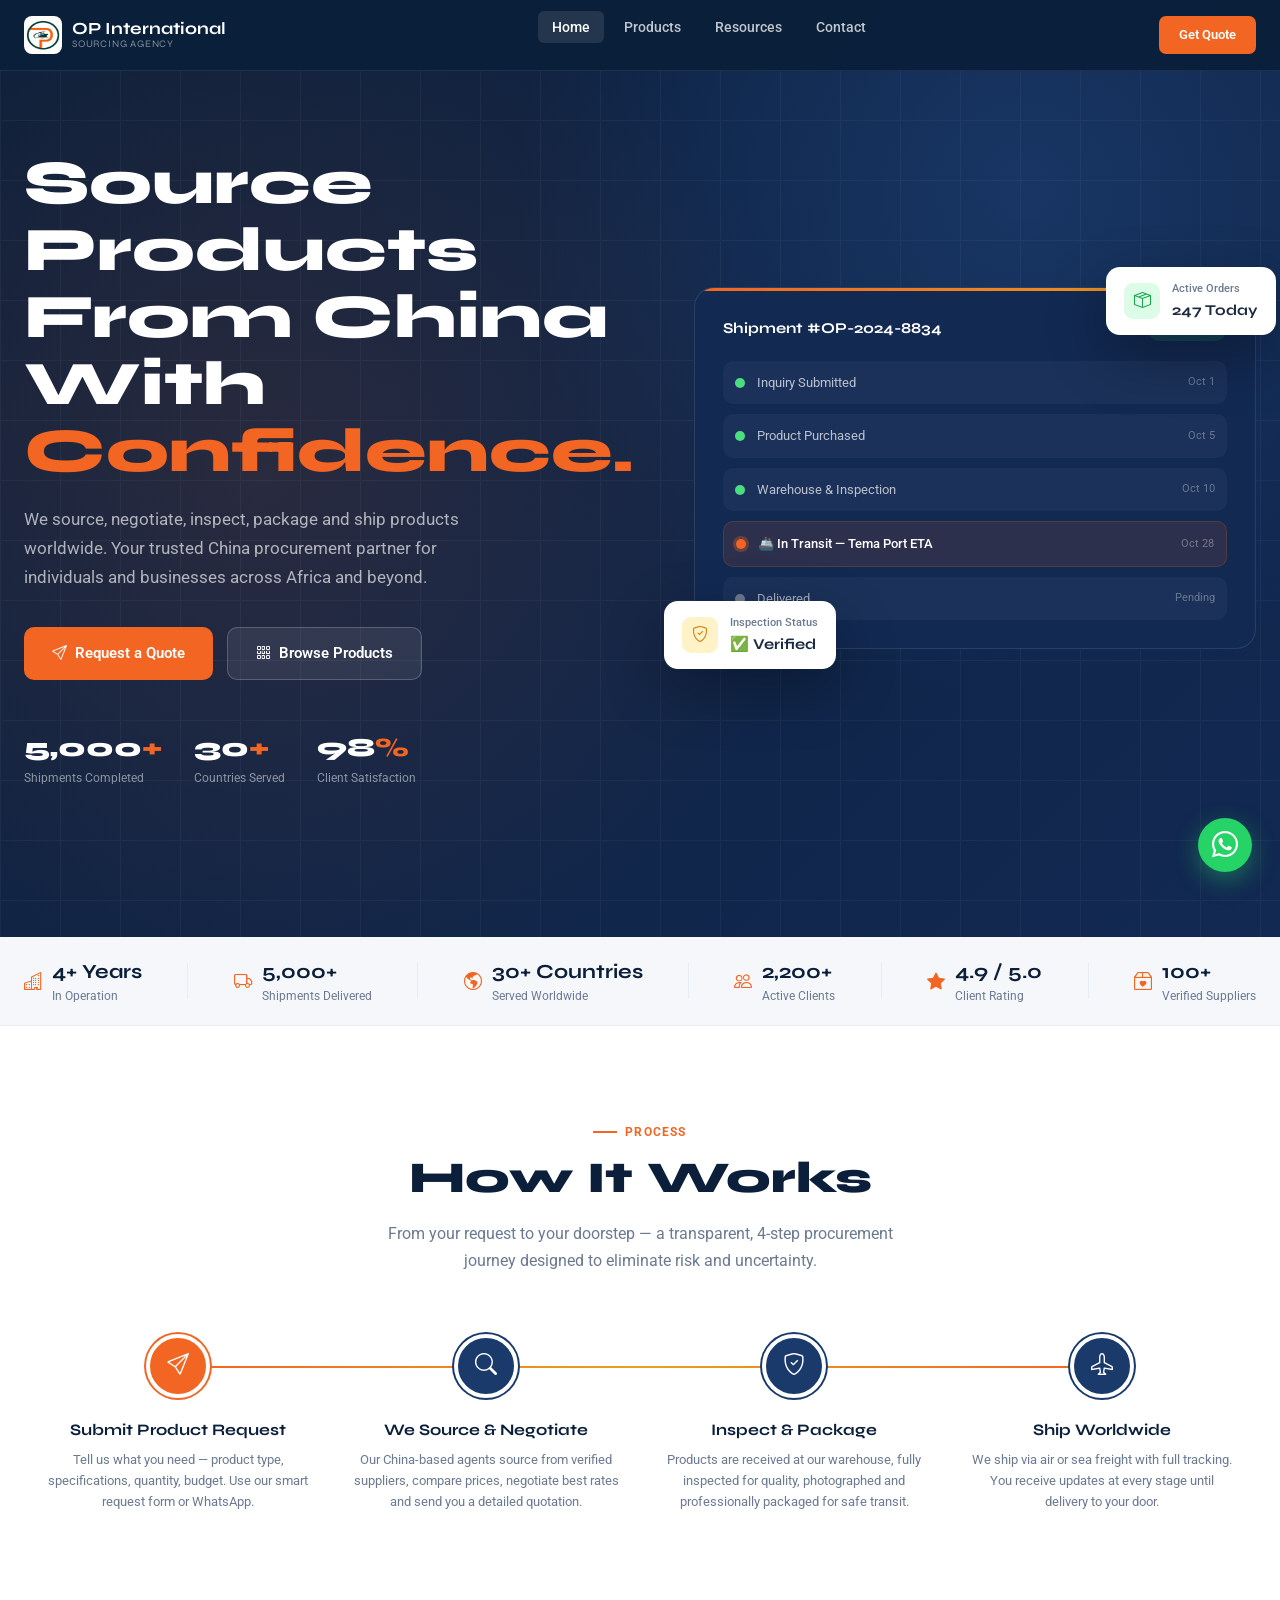
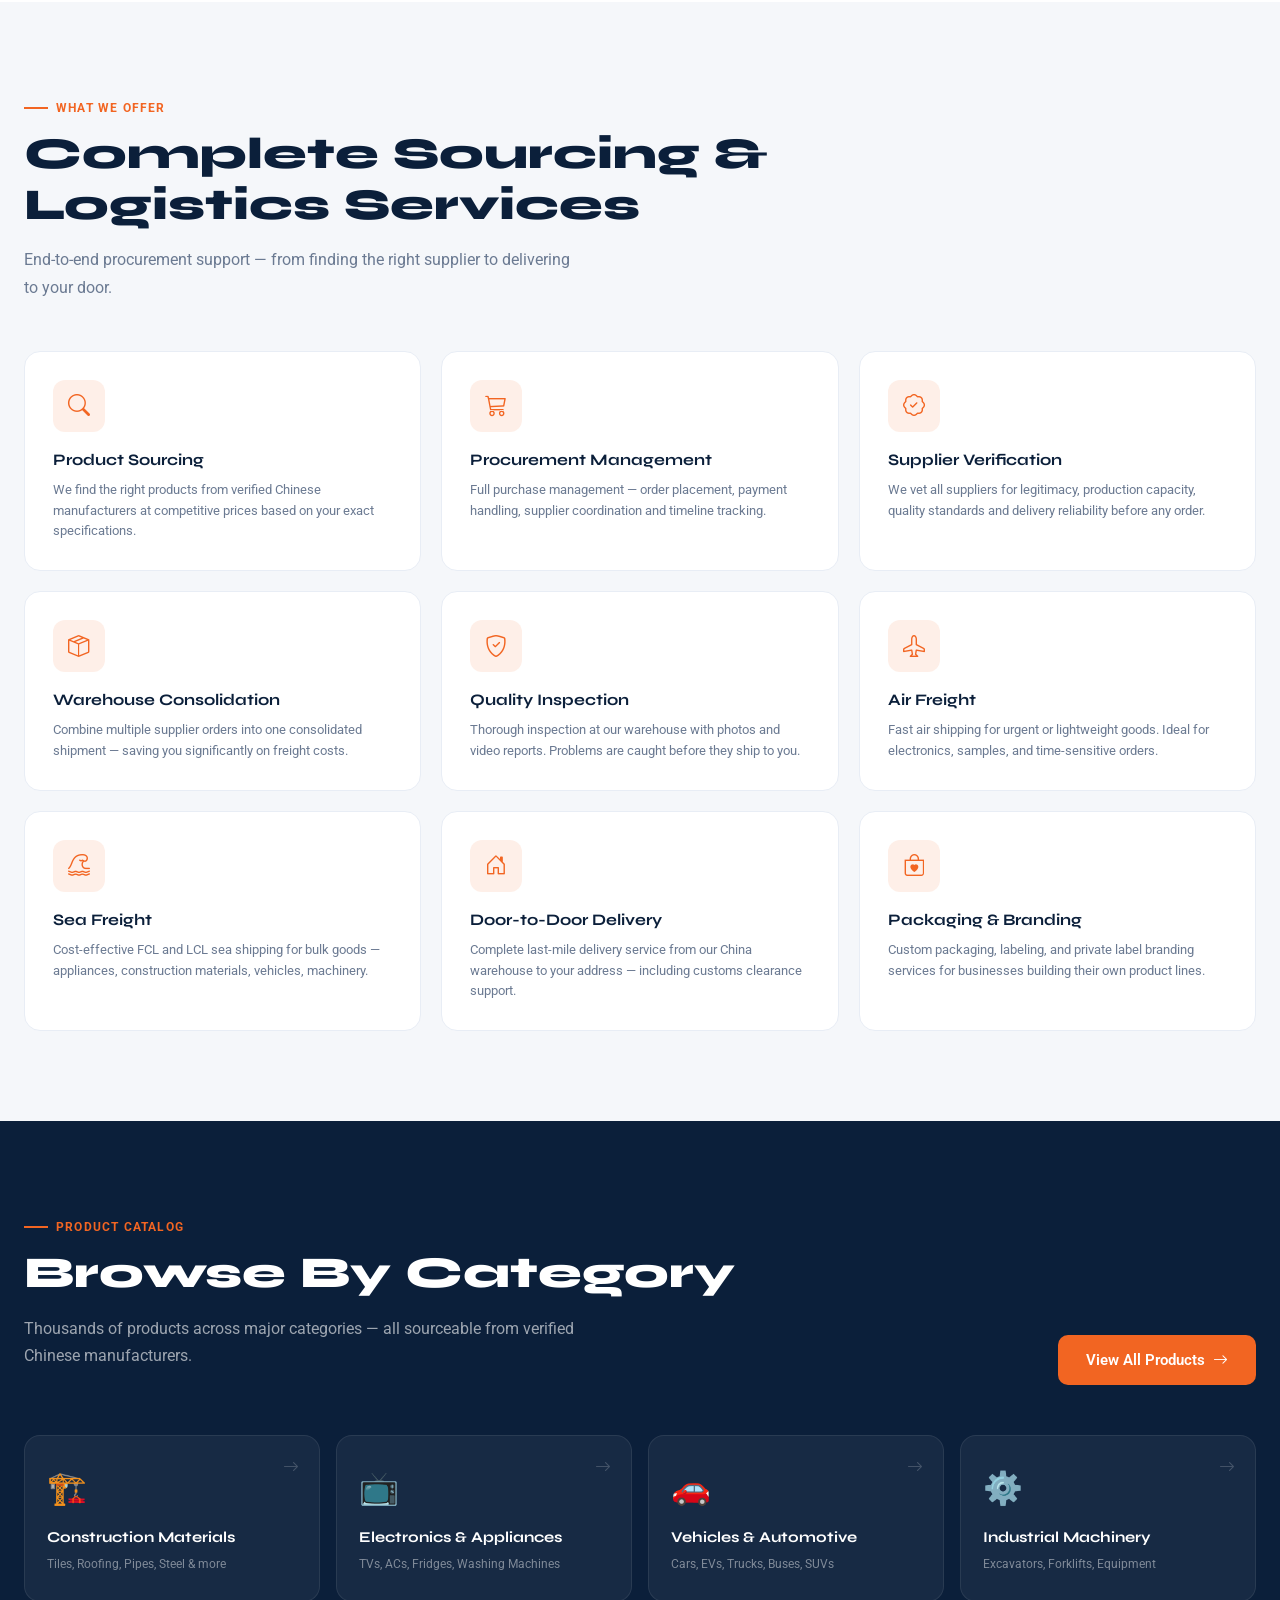
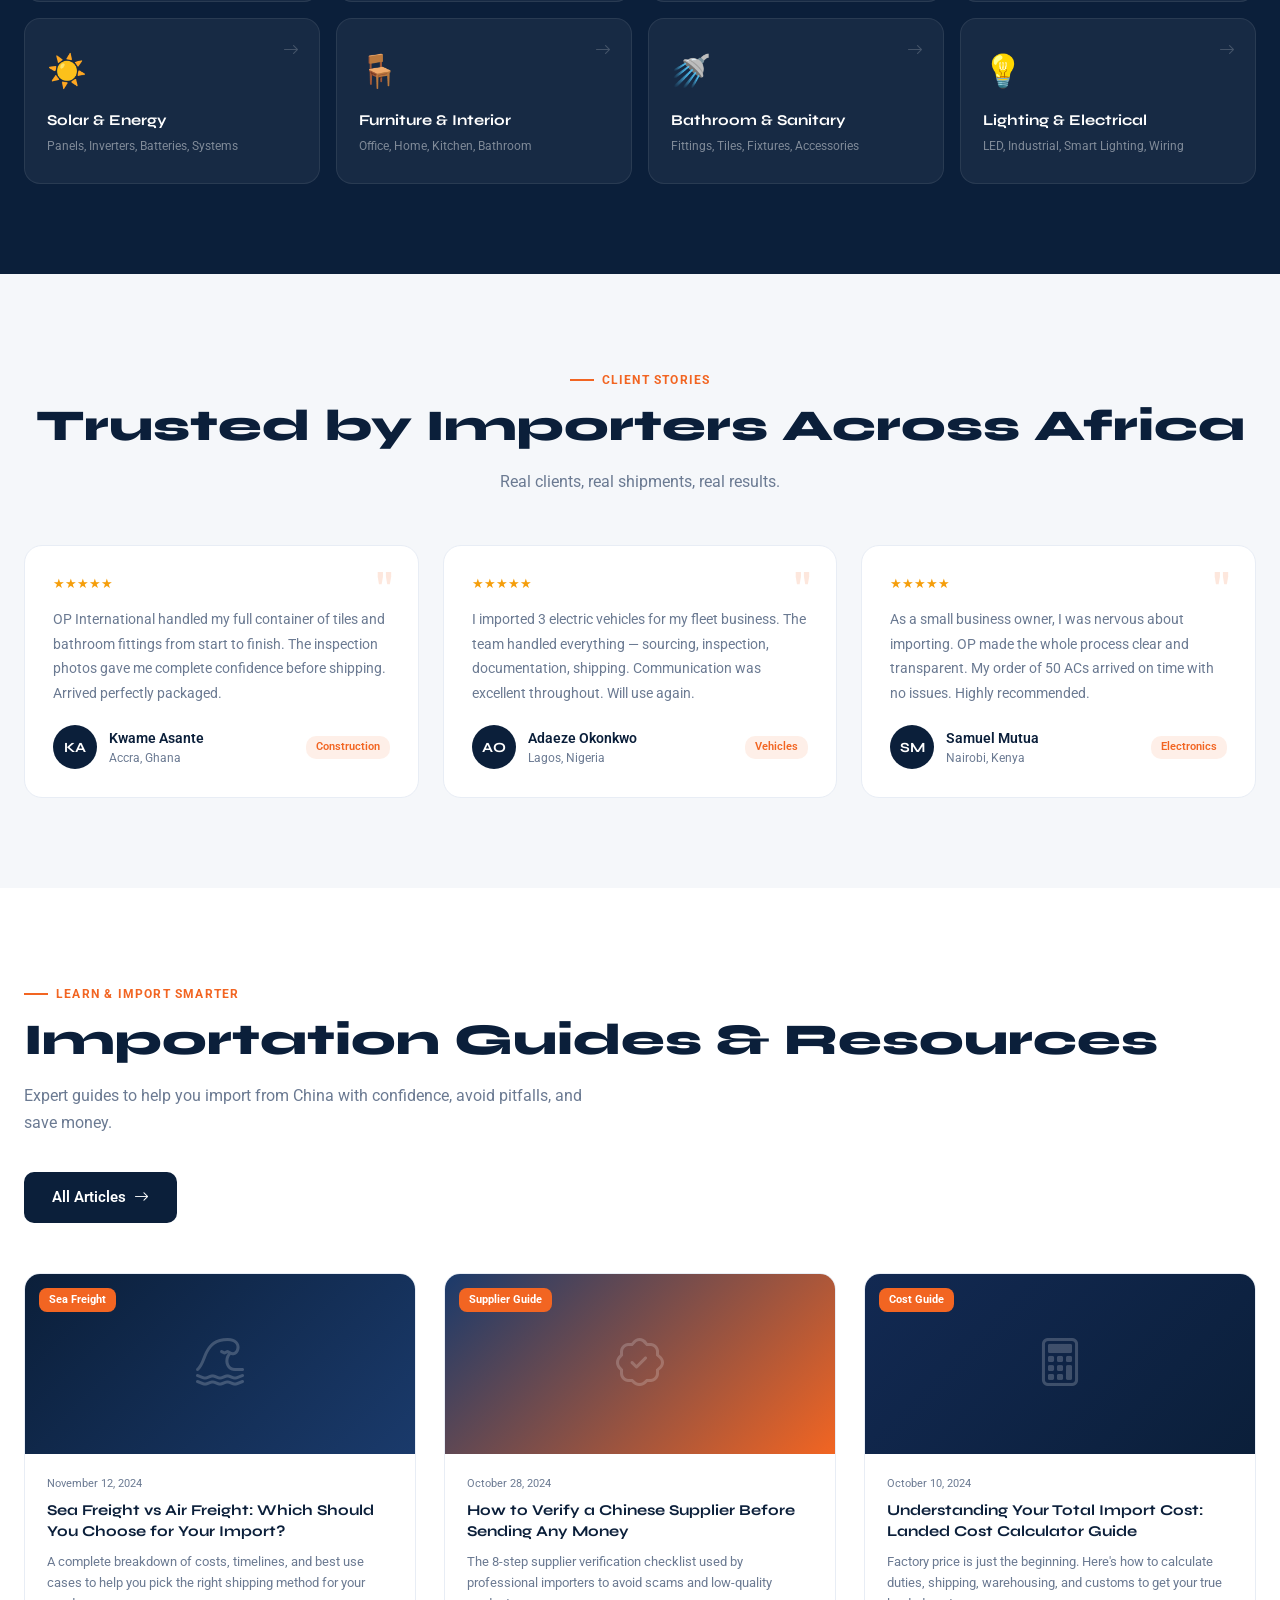
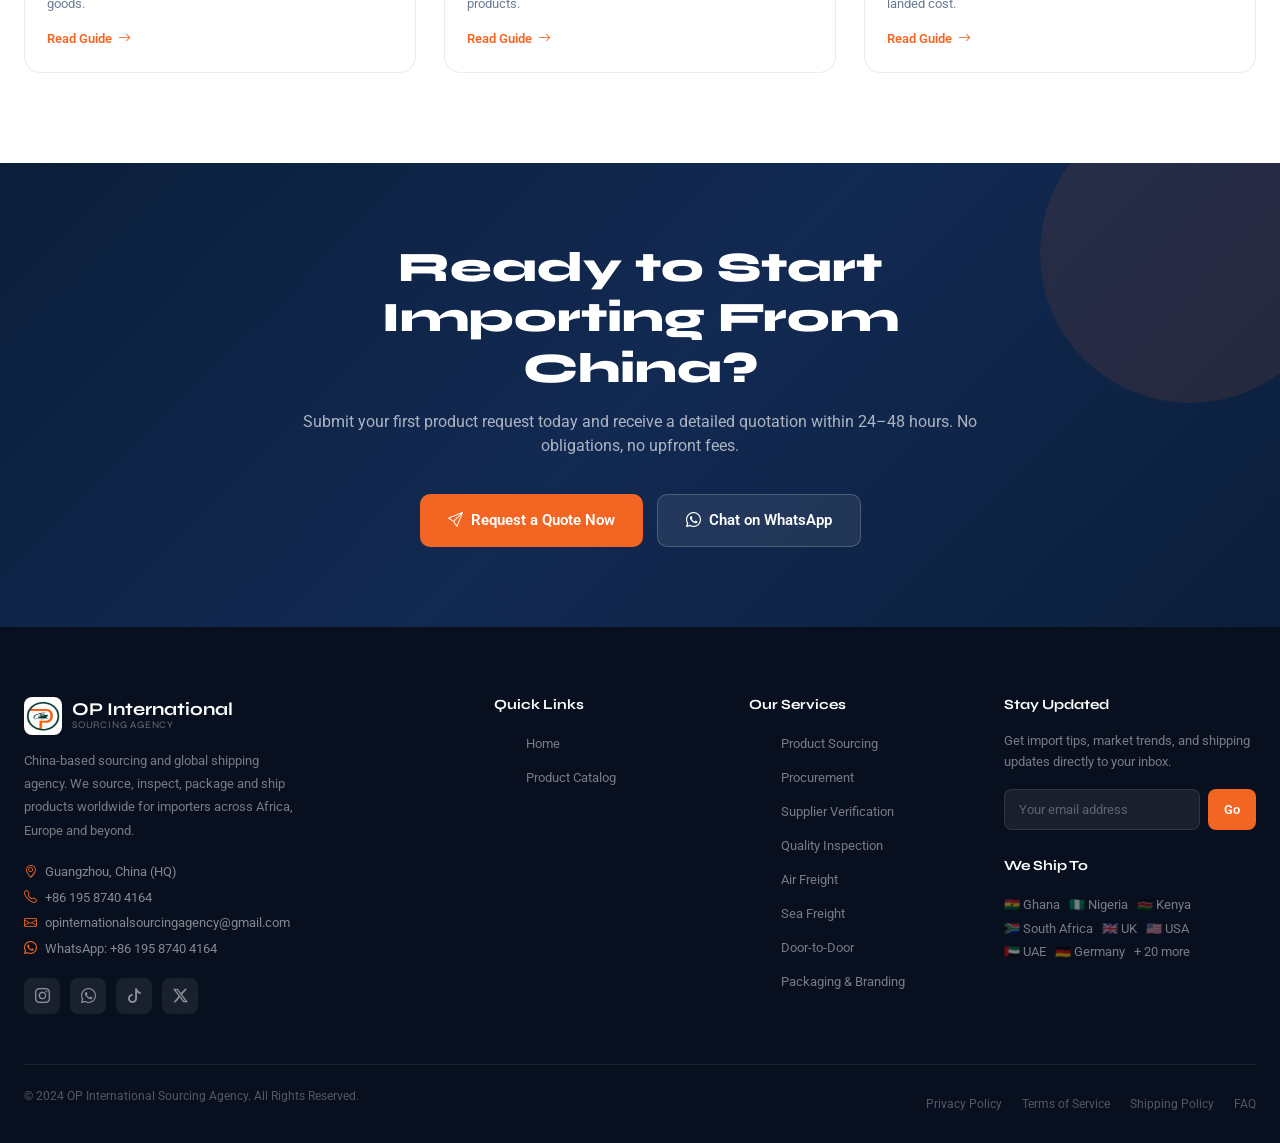
==== commit 1f561fe6: "apple design index" ====
--- a/808index.html
+++ b/808index.html
@@ -4,935 +4,571 @@
 <head>
   <meta charset="utf-8">
   <meta content="width=device-width, initial-scale=1.0" name="viewport">
-  <title>Index </title>
-  <meta name="description" content="">
-  <meta name="keywords" content="">
-
-  <!-- Favicons -->
-  <link href="assets/img/favicon.png" rel="icon">
-  <link href="assets/img/apple-touch-icon.png" rel="apple-touch-icon">
-
-  <!-- Fonts -->
+  <title>OP International Sourcing Agency | Source From China With Confidence</title>
+  <meta name="description"
+    content="China-based sourcing and global shipping agency. We source, inspect, pack & ship worldwide. Trusted by importers across Africa, Europe and beyond.">
+  <link rel="icon" type="image/jpg" href="assets/img/logo.jpg">
   <link href="https://fonts.googleapis.com" rel="preconnect">
   <link href="https://fonts.gstatic.com" rel="preconnect" crossorigin>
-  <link href="https://fonts.googleapis.com/css2?family=Roboto:ital,wght@0,100;0,300;0,400;0,500;0,700;0,900;1,100;1,300;1,400;1,500;1,700;1,900&family=Poppins:ital,wght@0,100;0,200;0,300;0,400;0,500;0,600;0,700;0,800;0,900;1,100;1,200;1,300;1,400;1,500;1,600;1,700;1,800;1,900&family=Raleway:ital,wght@0,100;0,200;0,300;0,400;0,500;0,600;0,700;0,800;0,900;1,100;1,200;1,300;1,400;1,500;1,600;1,700;1,800;1,900&display=swap" rel="stylesheet">
-
-  <!-- Vendor CSS Files -->
+  <link rel="preconnect" href="https://fonts.googleapis.com">
+  <link rel="preconnect" href="https://fonts.gstatic.com" crossorigin>
+  <link
+    href="https://fonts.googleapis.com/css2?family=Google+Sans+Flex:opsz,wght@6..144,1..1000&family=Roboto:ital,wght@0,100..900;1,100..900&display=swap"
+    rel="stylesheet">
+  <link
+    href="https://fonts.googleapis.com/css2?family=Syne:wght@400;500;600;700;800&family=DM+Sans:ital,opsz,wght@0,9..40,300;0,9..40,400;0,9..40,500;0,9..40,600;1,9..40,300&display=swap"
+    rel="stylesheet">
   <link href="assets/vendor/bootstrap/css/bootstrap.min.css" rel="stylesheet">
   <link href="assets/vendor/bootstrap-icons/bootstrap-icons.css" rel="stylesheet">
   <link href="assets/vendor/aos/aos.css" rel="stylesheet">
-  <link href="assets/vendor/glightbox/css/glightbox.min.css" rel="stylesheet">
-  <link href="assets/vendor/swiper/swiper-bundle.min.css" rel="stylesheet">
-
-  <!-- Main CSS File -->
-  <link href="assets/css/main.css" rel="stylesheet">
-
-
+  <link href="assets/css/main1.css" rel="stylesheet">
 </head>
 
-<body class="index-page">
-
-  <header id="header" class="header d-flex align-items-center fixed-top">
-    <div class="container-fluid container-xl position-relative d-flex align-items-center justify-content-between">
-
-      <a href="index.html" class="logo d-flex align-items-center">
-        <!-- Uncomment the line below if you also wish to use an image logo -->
-        <!-- <img src="assets/img/logo.png" alt=""> -->
-        <h1 class="sitename">OP Sourcing</h1>
+<body>
+
+  <!-- HEADER -->
+  <header class="site-header">
+    <div class="header-inner">
+      <a href="index.html" class="logo">
+        <img src="assets/img/logo.jpg" alt="OP International Sourcing Agency" class="logo-mark">
+        <div class="logo-text">OP International <span>Sourcing Agency</span></div>
       </a>
-
-      <nav id="navmenu" class="navmenu">
-        <ul>
-          <li><a href="#hero" class="active">Home</a></li>
-          <li><a href="#about">About</a></li>
-          <li><a href="#features">Features</a></li>
-          <li><a href="#gallery">Gallery</a></li>
-          <li><a href="#team">Team</a></li>
-          
+      <nav>
+        <ul class="nav-menu">
+          <li><a href="index.html" class="active">Home</a></li>
+          <li><a href="products.html">Products</a></li>
+          <li><a href="blog.html">Resources</a></li>
           <li><a href="#contact">Contact</a></li>
         </ul>
-        <i class="mobile-nav-toggle d-xl-none bi bi-list"></i>
       </nav>
-
+      <div class="nav-actions">
+        <a href="products.html" class="btn-primary-nav">Get Quote</a>
+      </div>
+      <button class="mobile-toggle" onclick="document.querySelector('.nav-menu').classList.toggle('show')"><i
+          class="bi bi-list"></i></button>
     </div>
   </header>
 
-  <main class="main">
-
-    <!-- Hero Section -->
-    <section id="hero" class="hero section dark-background">
-      <img src="assets/img/hero-bg-2.jpg" alt="" class="hero-bg">
-
-      <div class="container">
-        <div class="row gy-4 justify-content-between">
-          <div class="col-lg-4 order-lg-last hero-img" data-aos="zoom-out" data-aos-delay="100">
-            <img src="assets/img/hero-img.png" class="img-fluid animated" alt="">
-          </div>
-
-          <div class="col-lg-6  d-flex flex-column justify-content-center" data-aos="fade-in">
-            <h1>Build Your Landing Page With <span>OP Sourcing</span></h1>
-            <p>We are team of talented designers making websites with Bootstrap</p>
-            <div class="d-flex">
-              <a href="#about" class="btn-get-started">Get Started</a>
-              <a href="https://www.youtube.com/watch?v=Y7f98aduVJ8" class="glightbox btn-watch-video d-flex align-items-center"><i class="bi bi-play-circle"></i><span>Watch Video</span></a>
-            </div>
-          </div>
-
-        </div>
-      </div>
-
-      <svg class="hero-waves" xmlns="http://www.w3.org/2000/svg" xmlns:xlink="http://www.w3.org/1999/xlink" viewBox="0 24 150 28 " preserveAspectRatio="none">
-        <defs>
-          <path id="wave-path" d="M-160 44c30 0 58-18 88-18s 58 18 88 18 58-18 88-18 58 18 88 18 v44h-352z"></path>
-        </defs>
-        <g class="wave1">
-          <use xlink:href="#wave-path" x="50" y="3"></use>
-        </g>
-        <g class="wave2">
-          <use xlink:href="#wave-path" x="50" y="0"></use>
-        </g>
-        <g class="wave3">
-          <use xlink:href="#wave-path" x="50" y="9"></use>
-        </g>
-      </svg>
-
-    </section><!-- /Hero Section -->
-
-    <!-- About Section -->
-    <section id="about" class="about section">
-
-      <div class="container" data-aos="fade-up" data-aos-delay="100">
-        <div class="row align-items-xl-center gy-5">
-
-          <div class="col-xl-5 content">
-            <h3>About Us</h3>
-            <h2>Ducimus rerum libero reprehenderit cumque</h2>
-            <p>Ipsa sint sit. Quis ducimus tempore dolores impedit et dolor cumque alias maxime. Enim reiciendis minus et rerum hic non. Dicta quas cum quia maiores iure. Quidem nulla qui assumenda incidunt voluptatem tempora deleniti soluta.</p>
-            <a href="#" class="read-more"><span>Read More</span><i class="bi bi-arrow-right"></i></a>
-          </div>
-
-          <div class="col-xl-7">
-            <div class="row gy-4 icon-boxes">
-
-              <div class="col-md-6" data-aos="fade-up" data-aos-delay="200">
-                <div class="icon-box">
-                  <i class="bi bi-buildings"></i>
-                  <h3>Eius provident</h3>
-                  <p>Magni repellendus vel ullam hic officia accusantium ipsa dolor omnis dolor voluptatem</p>
-                </div>
-              </div> <!-- End Icon Box -->
-
-              <div class="col-md-6" data-aos="fade-up" data-aos-delay="300">
-                <div class="icon-box">
-                  <i class="bi bi-clipboard-pulse"></i>
-                  <h3>Rerum aperiam</h3>
-                  <p>Autem saepe animi et aut aspernatur culpa facere. Rerum saepe rerum voluptates quia</p>
-                </div>
-              </div> <!-- End Icon Box -->
-
-              <div class="col-md-6" data-aos="fade-up" data-aos-delay="400">
-                <div class="icon-box">
-                  <i class="bi bi-command"></i>
-                  <h3>Veniam omnis</h3>
-                  <p>Omnis perferendis molestias culpa sed. Recusandae quas possimus. Quod consequatur corrupti</p>
-                </div>
-              </div> <!-- End Icon Box -->
-
-              <div class="col-md-6" data-aos="fade-up" data-aos-delay="500">
-                <div class="icon-box">
-                  <i class="bi bi-graph-up-arrow"></i>
-                  <h3>Delares sapiente</h3>
-                  <p>Sint et dolor voluptas minus possimus nostrum. Reiciendis commodi eligendi omnis quideme lorenda</p>
-                </div>
-              </div> <!-- End Icon Box -->
-
-            </div>
-          </div>
-
-        </div>
-      </div>
-
-    </section><!-- /About Section -->
-
-    <!-- Features Section -->
-    <section id="features" class="features section">
-
-      <div class="container">
-
-        <div class="row gy-4">
-
-          <div class="col-lg-3 col-md-4" data-aos="fade-up" data-aos-delay="100">
-            <div class="features-item">
-              <i class="bi bi-eye" style="color: #ffbb2c;"></i>
-              <h3><a href="" class="stretched-link">Lorem Ipsum</a></h3>
-            </div>
-          </div><!-- End Feature Item -->
-
-          <div class="col-lg-3 col-md-4" data-aos="fade-up" data-aos-delay="200">
-            <div class="features-item">
-              <i class="bi bi-infinity" style="color: #5578ff;"></i>
-              <h3><a href="" class="stretched-link">Dolor Sitema</a></h3>
-            </div>
-          </div><!-- End Feature Item -->
-
-          <div class="col-lg-3 col-md-4" data-aos="fade-up" data-aos-delay="300">
-            <div class="features-item">
-              <i class="bi bi-mortarboard" style="color: #e80368;"></i>
-              <h3><a href="" class="stretched-link">Sed perspiciatis</a></h3>
-            </div>
-          </div><!-- End Feature Item -->
-
-          <div class="col-lg-3 col-md-4" data-aos="fade-up" data-aos-delay="400">
-            <div class="features-item">
-              <i class="bi bi-nut" style="color: #e361ff;"></i>
-              <h3><a href="" class="stretched-link">Magni Dolores</a></h3>
-            </div>
-          </div><!-- End Feature Item -->
-
-          <div class="col-lg-3 col-md-4" data-aos="fade-up" data-aos-delay="500">
-            <div class="features-item">
-              <i class="bi bi-shuffle" style="color: #47aeff;"></i>
-              <h3><a href="" class="stretched-link">Nemo Enim</a></h3>
-            </div>
-          </div><!-- End Feature Item -->
-
-          <div class="col-lg-3 col-md-4" data-aos="fade-up" data-aos-delay="600">
-            <div class="features-item">
-              <i class="bi bi-star" style="color: #ffa76e;"></i>
-              <h3><a href="" class="stretched-link">Eiusmod Tempor</a></h3>
-            </div>
-          </div><!-- End Feature Item -->
-
-          <div class="col-lg-3 col-md-4" data-aos="fade-up" data-aos-delay="700">
-            <div class="features-item">
-              <i class="bi bi-x-diamond" style="color: #11dbcf;"></i>
-              <h3><a href="" class="stretched-link">Midela Teren</a></h3>
-            </div>
-          </div><!-- End Feature Item -->
-
-          <div class="col-lg-3 col-md-4" data-aos="fade-up" data-aos-delay="800">
-            <div class="features-item">
-              <i class="bi bi-camera-video" style="color: #4233ff;"></i>
-              <h3><a href="" class="stretched-link">Pira Neve</a></h3>
-            </div>
-          </div><!-- End Feature Item -->
-
-          <div class="col-lg-3 col-md-4" data-aos="fade-up" data-aos-delay="900">
-            <div class="features-item">
-              <i class="bi bi-command" style="color: #b2904f;"></i>
-              <h3><a href="" class="stretched-link">Dirada Pack</a></h3>
-            </div>
-          </div><!-- End Feature Item -->
-
-          <div class="col-lg-3 col-md-4" data-aos="fade-up" data-aos-delay="1000">
-            <div class="features-item">
-              <i class="bi bi-dribbble" style="color: #b20969;"></i>
-              <h3><a href="" class="stretched-link">Moton Ideal</a></h3>
-            </div>
-          </div><!-- End Feature Item -->
-
-          <div class="col-lg-3 col-md-4" data-aos="fade-up" data-aos-delay="1100">
-            <div class="features-item">
-              <i class="bi bi-activity" style="color: #ff5828;"></i>
-              <h3><a href="" class="stretched-link">Verdo Park</a></h3>
-            </div>
-          </div><!-- End Feature Item -->
-
-          <div class="col-lg-3 col-md-4" data-aos="fade-up" data-aos-delay="1200">
-            <div class="features-item">
-              <i class="bi bi-brightness-high" style="color: #29cc61;"></i>
-              <h3><a href="" class="stretched-link">Flavor Nivelanda</a></h3>
-            </div>
-          </div><!-- End Feature Item -->
-
-        </div>
-
-      </div>
-
-    </section><!-- /Features Section -->
-
-    <!-- Stats Section -->
-    <section id="stats" class="stats section light-background">
-
-      <div class="container" data-aos="fade-up" data-aos-delay="100">
-
-        <div class="row gy-4">
-
-          <div class="col-lg-3 col-md-6 d-flex flex-column align-items-center">
-            <i class="bi bi-emoji-smile"></i>
-            <div class="stats-item">
-              <span data-purecounter-start="0" data-purecounter-end="232" data-purecounter-duration="1" class="purecounter"></span>
-              <p>Happy Clients</p>
-            </div>
-          </div><!-- End Stats Item -->
-
-          <div class="col-lg-3 col-md-6 d-flex flex-column align-items-center">
-            <i class="bi bi-journal-richtext"></i>
-            <div class="stats-item">
-              <span data-purecounter-start="0" data-purecounter-end="521" data-purecounter-duration="1" class="purecounter"></span>
-              <p>Projects</p>
-            </div>
-          </div><!-- End Stats Item -->
-
-          <div class="col-lg-3 col-md-6 d-flex flex-column align-items-center">
-            <i class="bi bi-headset"></i>
-            <div class="stats-item">
-              <span data-purecounter-start="0" data-purecounter-end="1463" data-purecounter-duration="1" class="purecounter"></span>
-              <p>Hours Of Support</p>
-            </div>
-          </div><!-- End Stats Item -->
-
-          <div class="col-lg-3 col-md-6 d-flex flex-column align-items-center">
-            <i class="bi bi-people"></i>
-            <div class="stats-item">
-              <span data-purecounter-start="0" data-purecounter-end="15" data-purecounter-duration="1" class="purecounter"></span>
-              <p>Hard Workers</p>
-            </div>
-          </div><!-- End Stats Item -->
-
-        </div>
-
-      </div>
-
-    </section><!-- /Stats Section -->
-
-    <!-- Details Section -->
-    <section id="details" class="details section">
-
-      <!-- Section Title -->
-      <div class="container section-title" data-aos="fade-up">
-        <h2>Details</h2>
-        <div><span>Check Our</span> <span class="description-title">Details</span></div>
-      </div><!-- End Section Title -->
-
-      <div class="container">
-
-        <div class="row gy-4 align-items-center features-item">
-          <div class="col-md-5 d-flex align-items-center" data-aos="zoom-out" data-aos-delay="100">
-            <img src="assets/img/details-1.png" class="img-fluid" alt="">
-          </div>
-          <div class="col-md-7" data-aos="fade-up" data-aos-delay="100">
-            <h3>Voluptatem dignissimos provident quasi corporis voluptates sit assumenda.</h3>
-            <p class="fst-italic">
-              Lorem ipsum dolor sit amet, consectetur adipiscing elit, sed do eiusmod tempor incididunt ut labore et dolore
-              magna aliqua.
-            </p>
-            <ul>
-              <li><i class="bi bi-check"></i><span> Ullamco laboris nisi ut aliquip ex ea commodo consequat.</span></li>
-              <li><i class="bi bi-check"></i> <span>Duis aute irure dolor in reprehenderit in voluptate velit.</span></li>
-              <li><i class="bi bi-check"></i> <span>Ullam est qui quos consequatur eos accusamus.</span></li>
-            </ul>
-          </div>
-        </div><!-- Features Item -->
-
-        <div class="row gy-4 align-items-center features-item">
-          <div class="col-md-5 order-1 order-md-2 d-flex align-items-center" data-aos="zoom-out" data-aos-delay="200">
-            <img src="assets/img/details-2.png" class="img-fluid" alt="">
-          </div>
-          <div class="col-md-7 order-2 order-md-1" data-aos="fade-up" data-aos-delay="200">
-            <h3>Corporis temporibus maiores provident</h3>
-            <p class="fst-italic">
-              Lorem ipsum dolor sit amet, consectetur adipiscing elit, sed do eiusmod tempor incididunt ut labore et dolore
-              magna aliqua.
-            </p>
-            <p>
-              Ullamco laboris nisi ut aliquip ex ea commodo consequat. Duis aute irure dolor in reprehenderit in voluptate
-              velit esse cillum dolore eu fugiat nulla pariatur. Excepteur sint occaecat cupidatat non proident, sunt in
-              culpa qui officia deserunt mollit anim id est laborum
-            </p>
-          </div>
-        </div><!-- Features Item -->
-
-        <div class="row gy-4 align-items-center features-item">
-          <div class="col-md-5 d-flex align-items-center" data-aos="zoom-out">
-            <img src="assets/img/details-3.png" class="img-fluid" alt="">
-          </div>
-          <div class="col-md-7" data-aos="fade-up">
-            <h3>Sunt consequatur ad ut est nulla consectetur reiciendis animi voluptas</h3>
-            <p>Cupiditate placeat cupiditate placeat est ipsam culpa. Delectus quia minima quod. Sunt saepe odit aut quia voluptatem hic voluptas dolor doloremque.</p>
-            <ul>
-              <li><i class="bi bi-check"></i> <span>Ullamco laboris nisi ut aliquip ex ea commodo consequat.</span></li>
-              <li><i class="bi bi-check"></i><span> Duis aute irure dolor in reprehenderit in voluptate velit.</span></li>
-              <li><i class="bi bi-check"></i> <span>Facilis ut et voluptatem aperiam. Autem soluta ad fugiat</span>.</li>
-            </ul>
-          </div>
-        </div><!-- Features Item -->
-
-        <div class="row gy-4 align-items-center features-item">
-          <div class="col-md-5 order-1 order-md-2 d-flex align-items-center" data-aos="zoom-out">
-            <img src="assets/img/details-4.png" class="img-fluid" alt="">
-          </div>
-          <div class="col-md-7 order-2 order-md-1" data-aos="fade-up">
-            <h3>Quas et necessitatibus eaque impedit ipsum animi consequatur incidunt in</h3>
-            <p class="fst-italic">
-              Lorem ipsum dolor sit amet, consectetur adipiscing elit, sed do eiusmod tempor incididunt ut labore et dolore
-              magna aliqua.
-            </p>
-            <p>
-              Ullamco laboris nisi ut aliquip ex ea commodo consequat. Duis aute irure dolor in reprehenderit in voluptate
-              velit esse cillum dolore eu fugiat nulla pariatur. Excepteur sint occaecat cupidatat non proident, sunt in
-              culpa qui officia deserunt mollit anim id est laborum
-            </p>
-          </div>
-        </div><!-- Features Item -->
-
-      </div>
-
-    </section><!-- /Details Section -->
-
-    <!-- Gallery Section -->
-    <section id="gallery" class="gallery section">
-
-      <!-- Section Title -->
-      <div class="container section-title" data-aos="fade-up">
-        <h2>Gallery</h2>
-        <div><span>Check Our</span> <span class="description-title">Gallery</span></div>
-      </div><!-- End Section Title -->
-
-      <div class="container" data-aos="fade-up" data-aos-delay="100">
-
-        <div class="row g-0">
-
-          <div class="col-lg-3 col-md-4">
-            <div class="gallery-item">
-              <a href="assets/img/gallery/gallery-1.jpg" class="glightbox" data-gallery="images-gallery">
-                <img src="assets/img/gallery/gallery-1.jpg" alt="" class="img-fluid">
-              </a>
-            </div>
-          </div><!-- End Gallery Item -->
-
-          <div class="col-lg-3 col-md-4">
-            <div class="gallery-item">
-              <a href="assets/img/gallery/gallery-2.jpg" class="glightbox" data-gallery="images-gallery">
-                <img src="assets/img/gallery/gallery-2.jpg" alt="" class="img-fluid">
-              </a>
-            </div>
-          </div><!-- End Gallery Item -->
-
-          <div class="col-lg-3 col-md-4">
-            <div class="gallery-item">
-              <a href="assets/img/gallery/gallery-3.jpg" class="glightbox" data-gallery="images-gallery">
-                <img src="assets/img/gallery/gallery-3.jpg" alt="" class="img-fluid">
-              </a>
-            </div>
-          </div><!-- End Gallery Item -->
-
-          <div class="col-lg-3 col-md-4">
-            <div class="gallery-item">
-              <a href="assets/img/gallery/gallery-4.jpg" class="glightbox" data-gallery="images-gallery">
-                <img src="assets/img/gallery/gallery-4.jpg" alt="" class="img-fluid">
-              </a>
-            </div>
-          </div><!-- End Gallery Item -->
-
-          <div class="col-lg-3 col-md-4">
-            <div class="gallery-item">
-              <a href="assets/img/gallery/gallery-5.jpg" class="glightbox" data-gallery="images-gallery">
-                <img src="assets/img/gallery/gallery-5.jpg" alt="" class="img-fluid">
-              </a>
-            </div>
-          </div><!-- End Gallery Item -->
-
-          <div class="col-lg-3 col-md-4">
-            <div class="gallery-item">
-              <a href="assets/img/gallery/gallery-6.jpg" class="glightbox" data-gallery="images-gallery">
-                <img src="assets/img/gallery/gallery-6.jpg" alt="" class="img-fluid">
-              </a>
-            </div>
-          </div><!-- End Gallery Item -->
-
-          <div class="col-lg-3 col-md-4">
-            <div class="gallery-item">
-              <a href="assets/img/gallery/gallery-7.jpg" class="glightbox" data-gallery="images-gallery">
-                <img src="assets/img/gallery/gallery-7.jpg" alt="" class="img-fluid">
-              </a>
-            </div>
-          </div><!-- End Gallery Item -->
-
-          <div class="col-lg-3 col-md-4">
-            <div class="gallery-item">
-              <a href="assets/img/gallery/gallery-8.jpg" class="glightbox" data-gallery="images-gallery">
-                <img src="assets/img/gallery/gallery-8.jpg" alt="" class="img-fluid">
-              </a>
-            </div>
-          </div><!-- End Gallery Item -->
-
-        </div>
-
-      </div>
-
-    </section><!-- /Gallery Section -->
-
-    <!-- Testimonials Section -->
-    <section id="testimonials" class="testimonials section dark-background">
-
-      <img src="assets/img/testimonials-bg.jpg" class="testimonials-bg" alt="">
-
-      <div class="container" data-aos="fade-up" data-aos-delay="100">
-
-        <div class="swiper init-swiper">
-          <script type="application/json" class="swiper-config">
-            {
-              "loop": true,
-              "speed": 600,
-              "autoplay": {
-                "delay": 5000
-              },
-              "slidesPerView": "auto",
-              "pagination": {
-                "el": ".swiper-pagination",
-                "type": "bullets",
-                "clickable": true
-              }
-            }
-          </script>
-          <div class="swiper-wrapper">
-
-            <div class="swiper-slide">
-              <div class="testimonial-item">
-                <img src="assets/img/testimonials/testimonials-1.jpg" class="testimonial-img" alt="">
-                <h3>Saul Goodman</h3>
-                <h4>Ceo &amp; Founder</h4>
-                <div class="stars">
-                  <i class="bi bi-star-fill"></i><i class="bi bi-star-fill"></i><i class="bi bi-star-fill"></i><i class="bi bi-star-fill"></i><i class="bi bi-star-fill"></i>
-                </div>
-                <p>
-                  <i class="bi bi-quote quote-icon-left"></i>
-                  <span>Proin iaculis purus consequat sem cure digni ssim donec porttitora entum suscipit rhoncus. Accusantium quam, ultricies eget id, aliquam eget nibh et. Maecen aliquam, risus at semper.</span>
-                  <i class="bi bi-quote quote-icon-right"></i>
-                </p>
+  <!-- HERO -->
+  <section class="hero">
+    <div class="hero-bg-pattern"></div>
+    <div class="hero-grid-overlay"></div>
+    <div class="hero-inner">
+      <div class="hero-content">
+        <h1 class="hero-title">Source Products<br>From China With<br><span class="accent">Confidence.</span></h1>
+        <p class="hero-subtitle">We source, negotiate, inspect, package and ship products worldwide. Your trusted China
+          procurement partner for individuals and businesses across Africa and beyond.</p>
+        <div class="hero-ctas">
+          <a href="quote-request.html" class="btn-hero-primary"><i class="bi bi-send"></i> Request a Quote</a>
+          <a href="products.html" class="btn-hero-secondary"><i class="bi bi-grid-3x3-gap"></i> Browse Products</a>
+        </div>
+        <div class="hero-stats">
+          <div class="hero-stat">
+            <div class="num">5,000<span>+</span></div>
+            <div class="lbl">Shipments Completed</div>
+          </div>
+          <div class="hero-stat">
+            <div class="num">30<span>+</span></div>
+            <div class="lbl">Countries Served</div>
+          </div>
+          <div class="hero-stat">
+            <div class="num">98<span>%</span></div>
+            <div class="lbl">Client Satisfaction</div>
+          </div>
+        </div>
+      </div>
+      <div class="hero-visual">
+        <div class="hero-card-stack">
+          <div class="hero-main-card">
+            <div class="hmc-header">
+              <div class="hmc-title">Shipment #OP-2024-8834</div>
+              <div class="hmc-badge"><i class="bi bi-circle-fill" style="font-size:7px;margin-right:4px;"></i>In Transit
               </div>
-            </div><!-- End testimonial item -->
-
-            <div class="swiper-slide">
-              <div class="testimonial-item">
-                <img src="assets/img/testimonials/testimonials-2.jpg" class="testimonial-img" alt="">
-                <h3>Sara Wilsson</h3>
-                <h4>Designer</h4>
-                <div class="stars">
-                  <i class="bi bi-star-fill"></i><i class="bi bi-star-fill"></i><i class="bi bi-star-fill"></i><i class="bi bi-star-fill"></i><i class="bi bi-star-fill"></i>
-                </div>
-                <p>
-                  <i class="bi bi-quote quote-icon-left"></i>
-                  <span>Export tempor illum tamen malis malis eram quae irure esse labore quem cillum quid cillum eram malis quorum velit fore eram velit sunt aliqua noster fugiat irure amet legam anim culpa.</span>
-                  <i class="bi bi-quote quote-icon-right"></i>
-                </p>
+            </div>
+            <div class="shipment-stages">
+              <div class="stage-item done">
+                <div class="stage-dot"></div>
+                <div class="stage-label">Inquiry Submitted</div>
+                <div class="stage-time">Oct 1</div>
               </div>
-            </div><!-- End testimonial item -->
-
-            <div class="swiper-slide">
-              <div class="testimonial-item">
-                <img src="assets/img/testimonials/testimonials-3.jpg" class="testimonial-img" alt="">
-                <h3>Jena Karlis</h3>
-                <h4>Store Owner</h4>
-                <div class="stars">
-                  <i class="bi bi-star-fill"></i><i class="bi bi-star-fill"></i><i class="bi bi-star-fill"></i><i class="bi bi-star-fill"></i><i class="bi bi-star-fill"></i>
-                </div>
-                <p>
-                  <i class="bi bi-quote quote-icon-left"></i>
-                  <span>Enim nisi quem export duis labore cillum quae magna enim sint quorum nulla quem veniam duis minim tempor labore quem eram duis noster aute amet eram fore quis sint minim.</span>
-                  <i class="bi bi-quote quote-icon-right"></i>
-                </p>
+              <div class="stage-item done">
+                <div class="stage-dot"></div>
+                <div class="stage-label">Product Purchased</div>
+                <div class="stage-time">Oct 5</div>
               </div>
-            </div><!-- End testimonial item -->
-
-            <div class="swiper-slide">
-              <div class="testimonial-item">
-                <img src="assets/img/testimonials/testimonials-4.jpg" class="testimonial-img" alt="">
-                <h3>Matt Brandon</h3>
-                <h4>Freelancer</h4>
-                <div class="stars">
-                  <i class="bi bi-star-fill"></i><i class="bi bi-star-fill"></i><i class="bi bi-star-fill"></i><i class="bi bi-star-fill"></i><i class="bi bi-star-fill"></i>
-                </div>
-                <p>
-                  <i class="bi bi-quote quote-icon-left"></i>
-                  <span>Fugiat enim eram quae cillum dolore dolor amet nulla culpa multos export minim fugiat minim velit minim dolor enim duis veniam ipsum anim magna sunt elit fore quem dolore labore illum veniam.</span>
-                  <i class="bi bi-quote quote-icon-right"></i>
-                </p>
+              <div class="stage-item done">
+                <div class="stage-dot"></div>
+                <div class="stage-label">Warehouse & Inspection</div>
+                <div class="stage-time">Oct 10</div>
               </div>
-            </div><!-- End testimonial item -->
-
-            <div class="swiper-slide">
-              <div class="testimonial-item">
-                <img src="assets/img/testimonials/testimonials-5.jpg" class="testimonial-img" alt="">
-                <h3>John Larson</h3>
-                <h4>Entrepreneur</h4>
-                <div class="stars">
-                  <i class="bi bi-star-fill"></i><i class="bi bi-star-fill"></i><i class="bi bi-star-fill"></i><i class="bi bi-star-fill"></i><i class="bi bi-star-fill"></i>
-                </div>
-                <p>
-                  <i class="bi bi-quote quote-icon-left"></i>
-                  <span>Quis quorum aliqua sint quem legam fore sunt eram irure aliqua veniam tempor noster veniam enim culpa labore duis sunt culpa nulla illum cillum fugiat legam esse veniam culpa fore nisi cillum quid.</span>
-                  <i class="bi bi-quote quote-icon-right"></i>
-                </p>
+              <div class="stage-item active">
+                <div class="stage-dot"></div>
+                <div class="stage-label">🚢 In Transit — Tema Port ETA</div>
+                <div class="stage-time">Oct 28</div>
               </div>
-            </div><!-- End testimonial item -->
-
-          </div>
-          <div class="swiper-pagination"></div>
-        </div>
-
-      </div>
-
-    </section><!-- /Testimonials Section -->
-
-    <!-- Team Section -->
-    <section id="team" class="team section">
-
-      <!-- Section Title -->
-      <div class="container section-title" data-aos="fade-up">
-        <h2>Team</h2>
-        <div><span>Check Our</span> <span class="description-title">Team</span></div>
-      </div><!-- End Section Title -->
-
-      <div class="container">
-
-        <div class="row gy-5">
-
-          <div class="col-lg-4 col-md-6" data-aos="fade-up" data-aos-delay="100">
-            <div class="member">
-              <div class="pic"><img src="assets/img/team/team-1.jpg" class="img-fluid" alt=""></div>
-              <div class="member-info">
-                <h4>Walter White</h4>
-                <span>Chief Executive Officer</span>
-                <div class="social">
-                  <a href=""><i class="bi bi-twitter-x"></i></a>
-                  <a href=""><i class="bi bi-facebook"></i></a>
-                  <a href=""><i class="bi bi-instagram"></i></a>
-                  <a href=""><i class="bi bi-linkedin"></i></a>
-                </div>
+              <div class="stage-item">
+                <div class="stage-dot"></div>
+                <div class="stage-label">Delivered</div>
+                <div class="stage-time">Pending</div>
               </div>
             </div>
-          </div><!-- End Team Member -->
-
-          <div class="col-lg-4 col-md-6" data-aos="fade-up" data-aos-delay="200">
-            <div class="member">
-              <div class="pic"><img src="assets/img/team/team-2.jpg" class="img-fluid" alt=""></div>
-              <div class="member-info">
-                <h4>Sarah Jhonson</h4>
-                <span>Product Manager</span>
-                <div class="social">
-                  <a href=""><i class="bi bi-twitter-x"></i></a>
-                  <a href=""><i class="bi bi-facebook"></i></a>
-                  <a href=""><i class="bi bi-instagram"></i></a>
-                  <a href=""><i class="bi bi-linkedin"></i></a>
-                </div>
-              </div>
-            </div>
-          </div><!-- End Team Member -->
-
-          <div class="col-lg-4 col-md-6" data-aos="fade-up" data-aos-delay="300">
-            <div class="member">
-              <div class="pic"><img src="assets/img/team/team-3.jpg" class="img-fluid" alt=""></div>
-              <div class="member-info">
-                <h4>William Anderson</h4>
-                <span>CTO</span>
-                <div class="social">
-                  <a href=""><i class="bi bi-twitter-x"></i></a>
-                  <a href=""><i class="bi bi-facebook"></i></a>
-                  <a href=""><i class="bi bi-instagram"></i></a>
-                  <a href=""><i class="bi bi-linkedin"></i></a>
-                </div>
-              </div>
-            </div>
-          </div><!-- End Team Member -->
-
-        </div>
-
-      </div>
-
-    </section><!-- /Team Section -->
-
-    <!-- Pricing Section -->
-    <section id="pricing" class="pricing section">
-
-      <!-- Section Title -->
-      <div class="container section-title" data-aos="fade-up">
-        <h2>Pricing</h2>
-        <div><span>Check Our</span> <span class="description-title">Pricing</span></div>
-      </div><!-- End Section Title -->
-
-      <div class="container">
-
-        <div class="row gy-4">
-
-          <div class="col-lg-4" data-aos="zoom-in" data-aos-delay="100">
-            <div class="pricing-item">
-              <h3>Free Plan</h3>
-              <p class="description">Ullam mollitia quasi nobis soluta in voluptatum et sint palora dex strater</p>
-              <h4><sup>$</sup>0<span> / month</span></h4>
-              <a href="#" class="cta-btn">Start a free trial</a>
-              <p class="text-center small">No credit card required</p>
-              <ul>
-                <li><i class="bi bi-check"></i> <span>Quam adipiscing vitae proin</span></li>
-                <li><i class="bi bi-check"></i> <span>Nec feugiat nisl pretium</span></li>
-                <li><i class="bi bi-check"></i> <span>Nulla at volutpat diam uteera</span></li>
-                <li class="na"><i class="bi bi-x"></i> <span>Pharetra massa massa ultricies</span></li>
-                <li class="na"><i class="bi bi-x"></i> <span>Massa ultricies mi quis hendrerit</span></li>
-                <li class="na"><i class="bi bi-x"></i> <span>Voluptate id voluptas qui sed aperiam rerum</span></li>
-                <li class="na"><i class="bi bi-x"></i> <span>Iure nihil dolores recusandae odit voluptatibus</span></li>
-              </ul>
-            </div>
-          </div><!-- End Pricing Item -->
-
-          <div class="col-lg-4" data-aos="zoom-in" data-aos-delay="200">
-            <div class="pricing-item featured">
-              <p class="popular">Popular</p>
-              <h3>Business Plan</h3>
-              <p class="description">Ullam mollitia quasi nobis soluta in voluptatum et sint palora dex strater</p>
-              <h4><sup>$</sup>29<span> / month</span></h4>
-              <a href="#" class="cta-btn">Start a free trial</a>
-              <p class="text-center small">No credit card required</p>
-              <ul>
-                <li><i class="bi bi-check"></i> <span>Quam adipiscing vitae proin</span></li>
-                <li><i class="bi bi-check"></i> <span>Nec feugiat nisl pretium</span></li>
-                <li><i class="bi bi-check"></i> <span>Nulla at volutpat diam uteera</span></li>
-                <li><i class="bi bi-check"></i> <span>Pharetra massa massa ultricies</span></li>
-                <li><i class="bi bi-check"></i> <span>Massa ultricies mi quis hendrerit</span></li>
-                <li><i class="bi bi-check"></i> <span>Voluptate id voluptas qui sed aperiam rerum</span></li>
-                <li class="na"><i class="bi bi-x"></i> <span>Iure nihil dolores recusandae odit voluptatibus</span></li>
-              </ul>
-            </div>
-          </div><!-- End Pricing Item -->
-
-          <div class="col-lg-4" data-aos="zoom-in" data-aos-delay="300">
-            <div class="pricing-item">
-              <h3>Developer Plan</h3>
-              <p class="description">Ullam mollitia quasi nobis soluta in voluptatum et sint palora dex strater</p>
-              <h4><sup>$</sup>49<span> / month</span></h4>
-              <a href="#" class="cta-btn">Start a free trial</a>
-              <p class="text-center small">No credit card required</p>
-              <ul>
-                <li><i class="bi bi-check"></i> <span>Quam adipiscing vitae proin</span></li>
-                <li><i class="bi bi-check"></i> <span>Nec feugiat nisl pretium</span></li>
-                <li><i class="bi bi-check"></i> <span>Nulla at volutpat diam uteera</span></li>
-                <li><i class="bi bi-check"></i> <span>Pharetra massa massa ultricies</span></li>
-                <li><i class="bi bi-check"></i> <span>Massa ultricies mi quis hendrerit</span></li>
-                <li><i class="bi bi-check"></i> <span>Voluptate id voluptas qui sed aperiam rerum</span></li>
-                <li><i class="bi bi-check"></i> <span>Iure nihil dolores recusandae odit voluptatibus</span></li>
-              </ul>
-            </div>
-          </div><!-- End Pricing Item -->
-
-        </div>
-
-      </div>
-
-    </section><!-- /Pricing Section -->
-
-    <!-- Faq Section -->
-    <section id="faq" class="faq section light-background">
-
-      <div class="container-fluid">
-
-        <div class="row gy-4">
-
-          <div class="col-lg-7 d-flex flex-column justify-content-center order-2 order-lg-1">
-
-            <div class="content px-xl-5" data-aos="fade-up" data-aos-delay="100">
-              <h3><span>Frequently Asked </span><strong>Questions</strong></h3>
-              <p>
-                Lorem ipsum dolor sit amet, consectetur adipiscing elit, sed do eiusmod tempor incididunt ut labore et dolore magna aliqua. Duis aute irure dolor in reprehenderit
-              </p>
-            </div>
-
-            <div class="faq-container px-xl-5" data-aos="fade-up" data-aos-delay="200">
-
-              <div class="faq-item faq-active">
-                <i class="faq-icon bi bi-question-circle"></i>
-                <h3>Non consectetur a erat nam at lectus urna duis?</h3>
-                <div class="faq-content">
-                  <p>Feugiat pretium nibh ipsum consequat. Tempus iaculis urna id volutpat lacus laoreet non curabitur gravida. Venenatis lectus magna fringilla urna porttitor rhoncus dolor purus non.</p>
-                </div>
-                <i class="faq-toggle bi bi-chevron-right"></i>
-              </div><!-- End Faq item-->
-
-              <div class="faq-item">
-                <i class="faq-icon bi bi-question-circle"></i>
-                <h3>Feugiat scelerisque varius morbi enim nunc faucibus a pellentesque?</h3>
-                <div class="faq-content">
-                  <p>Dolor sit amet consectetur adipiscing elit pellentesque habitant morbi. Id interdum velit laoreet id donec ultrices. Fringilla phasellus faucibus scelerisque eleifend donec pretium. Est pellentesque elit ullamcorper dignissim. Mauris ultrices eros in cursus turpis massa tincidunt dui.</p>
-                </div>
-                <i class="faq-toggle bi bi-chevron-right"></i>
-              </div><!-- End Faq item-->
-
-              <div class="faq-item">
-                <i class="faq-icon bi bi-question-circle"></i>
-                <h3>Dolor sit amet consectetur adipiscing elit pellentesque?</h3>
-                <div class="faq-content">
-                  <p>Eleifend mi in nulla posuere sollicitudin aliquam ultrices sagittis orci. Faucibus pulvinar elementum integer enim. Sem nulla pharetra diam sit amet nisl suscipit. Rutrum tellus pellentesque eu tincidunt. Lectus urna duis convallis convallis tellus. Urna molestie at elementum eu facilisis sed odio morbi quis</p>
-                </div>
-                <i class="faq-toggle bi bi-chevron-right"></i>
-              </div><!-- End Faq item-->
-
-            </div>
-
-          </div>
-
-          <div class="col-lg-5 order-1 order-lg-2">
-            <img src="assets/img/faq.jpg" class="img-fluid" alt="" data-aos="zoom-in" data-aos-delay="100">
-          </div>
-        </div>
-
-      </div>
-
-    </section><!-- /Faq Section -->
-
-    <!-- Contact Section -->
-    <section id="contact" class="contact section">
-
-      <!-- Section Title -->
-      <div class="container section-title" data-aos="fade-up">
-        <h2>Contact</h2>
-        <div><span>Check Our</span> <span class="description-title">Contact</span></div>
-      </div><!-- End Section Title -->
-
-      <div class="container" data-aos="fade" data-aos-delay="100">
-
-        <div class="row gy-4">
-
-          <div class="col-lg-4">
-            <div class="info-item d-flex" data-aos="fade-up" data-aos-delay="200">
-              <i class="bi bi-geo-alt flex-shrink-0"></i>
-              <div>
-                <h3>Address</h3>
-                <p>A108 Adam Street, New York, NY 535022</p>
-              </div>
-            </div><!-- End Info Item -->
-
-            <div class="info-item d-flex" data-aos="fade-up" data-aos-delay="300">
-              <i class="bi bi-telephone flex-shrink-0"></i>
-              <div>
-                <h3>Call Us</h3>
-                <p>+1 5589 55488 55</p>
-              </div>
-            </div><!-- End Info Item -->
-
-            <div class="info-item d-flex" data-aos="fade-up" data-aos-delay="400">
-              <i class="bi bi-envelope flex-shrink-0"></i>
-              <div>
-                <h3>Email Us</h3>
-                <p>info@example.com</p>
-              </div>
-            </div><!-- End Info Item -->
-
-          </div>
-
-          <div class="col-lg-8">
-            <form action="forms/contact.php" method="post" class="php-email-form" data-aos="fade-up" data-aos-delay="200">
-              <div class="row gy-4">
-
-                <div class="col-md-6">
-                  <input type="text" name="name" class="form-control" placeholder="Your Name" required="">
-                </div>
-
-                <div class="col-md-6 ">
-                  <input type="email" class="form-control" name="email" placeholder="Your Email" required="">
-                </div>
-
-                <div class="col-md-12">
-                  <input type="text" class="form-control" name="subject" placeholder="Subject" required="">
-                </div>
-
-                <div class="col-md-12">
-                  <textarea class="form-control" name="message" rows="6" placeholder="Message" required=""></textarea>
-                </div>
-
-                <div class="col-md-12 text-center">
-                  <div class="loading">Loading</div>
-                  <div class="error-message"></div>
-                  <div class="sent-message">Your message has been sent. Thank you!</div>
-
-                  <button type="submit">Send Message</button>
-                </div>
-
-              </div>
-            </form>
-          </div><!-- End Contact Form -->
-
-        </div>
-
-      </div>
-
-    </section><!-- /Contact Section -->
-
-  </main>
-
-  <footer id="footer" class="footer dark-background">
-
-    <div class="container footer-top">
-      <div class="row gy-4">
-        <div class="col-lg-4 col-md-6 footer-about">
-          <a href="index.html" class="logo d-flex align-items-center">
-            <span class="sitename">OP Sourcing</span>
+          </div>
+          <div class="floating-card fc1">
+            <div class="fc-icon"><i class="bi bi-shield-check"></i></div>
+            <div>
+              <div class="fc-label">Inspection Status</div>
+              <div class="fc-value">✅ Verified</div>
+            </div>
+          </div>
+          <div class="floating-card fc2">
+            <div class="fc-icon"><i class="bi bi-box-seam"></i></div>
+            <div>
+              <div class="fc-label">Active Orders</div>
+              <div class="fc-value">247 Today</div>
+            </div>
+          </div>
+        </div>
+      </div>
+    </div>
+  </section>
+
+  <!-- TRUST BAR -->
+  <div class="trust-bar">
+    <div class="trust-bar-inner">
+      <div class="trust-item">
+        <i class="bi bi-buildings"></i>
+        <div class="trust-item-text">
+          <div class="num">4+ Years</div>
+          <div class="lbl">In Operation</div>
+        </div>
+      </div>
+      <div class="trust-divider"></div>
+      <div class="trust-item">
+        <i class="bi bi-truck"></i>
+        <div class="trust-item-text">
+          <div class="num">5,000+</div>
+          <div class="lbl">Shipments Delivered</div>
+        </div>
+      </div>
+      <div class="trust-divider"></div>
+      <div class="trust-item">
+        <i class="bi bi-globe-americas"></i>
+        <div class="trust-item-text">
+          <div class="num">30+ Countries</div>
+          <div class="lbl">Served Worldwide</div>
+        </div>
+      </div>
+      <div class="trust-divider"></div>
+      <div class="trust-item">
+        <i class="bi bi-people"></i>
+        <div class="trust-item-text">
+          <div class="num">2,200+</div>
+          <div class="lbl">Active Clients</div>
+        </div>
+      </div>
+      <div class="trust-divider"></div>
+      <div class="trust-item">
+        <i class="bi bi-star-fill"></i>
+        <div class="trust-item-text">
+          <div class="num">4.9 / 5.0</div>
+          <div class="lbl">Client Rating</div>
+        </div>
+      </div>
+      <div class="trust-divider"></div>
+      <div class="trust-item">
+        <i class="bi bi-box2-heart"></i>
+        <div class="trust-item-text">
+          <div class="num">100+</div>
+          <div class="lbl">Verified Suppliers</div>
+        </div>
+      </div>
+    </div>
+  </div>
+
+  <!-- HOW IT WORKS -->
+  <section class="how-it-works">
+    <div class="container-lg">
+      <div style="text-align:center;margin-bottom:0;">
+        <div class="section-label" style="justify-content:center;">Process</div>
+        <h2 class="section-title" style="text-align:center;">How It Works</h2>
+        <p class="section-subtitle" style="text-align:center;margin:0 auto;">From your request to your doorstep — a
+          transparent, 4-step procurement journey designed to eliminate risk and uncertainty.</p>
+      </div>
+      <div class="steps-grid">
+        <div class="step-card">
+          <div class="step-num"><i class="bi bi-send step-icon"></i></div>
+          <div class="step-title">Submit Product Request</div>
+          <div class="step-desc">Tell us what you need — product type, specifications, quantity, budget. Use our smart
+            request form or WhatsApp.</div>
+        </div>
+        <div class="step-card">
+          <div class="step-num" style="background:var(--navy-light);box-shadow:0 0 0 2px var(--navy-light)"><i
+              class="bi bi-search step-icon"></i></div>
+          <div class="step-title">We Source & Negotiate</div>
+          <div class="step-desc">Our China-based agents source from verified suppliers, compare prices, negotiate best
+            rates and send you a detailed quotation.</div>
+        </div>
+        <div class="step-card">
+          <div class="step-num" style="background:var(--navy-light);box-shadow:0 0 0 2px var(--navy-light)"><i
+              class="bi bi-shield-check step-icon"></i></div>
+          <div class="step-title">Inspect & Package</div>
+          <div class="step-desc">Products are received at our warehouse, fully inspected for quality, photographed and
+            professionally packaged for safe transit.</div>
+        </div>
+        <div class="step-card">
+          <div class="step-num" style="background:var(--navy-light);box-shadow:0 0 0 2px var(--navy-light)"><i
+              class="bi bi-airplane step-icon"></i></div>
+          <div class="step-title">Ship Worldwide</div>
+          <div class="step-desc">We ship via air or sea freight with full tracking. You receive updates at every stage
+            until delivery to your door.</div>
+        </div>
+      </div>
+    </div>
+  </section>
+
+  <!-- SERVICES -->
+  <section class="services-section">
+    <div class="container-lg">
+      <div class="section-label">What We Offer</div>
+      <h2 class="section-title">Complete Sourcing &<br>Logistics Services</h2>
+      <p class="section-subtitle">End-to-end procurement support — from finding the right supplier to delivering to your
+        door.</p>
+      <div class="services-grid">
+        <div class="service-card">
+          <div class="service-icon"><i class="bi bi-search"></i></div>
+          <div class="service-name">Product Sourcing</div>
+          <div class="service-desc">We find the right products from verified Chinese manufacturers at competitive prices
+            based on your exact specifications.</div>
+        </div>
+        <div class="service-card">
+          <div class="service-icon"><i class="bi bi-cart3"></i></div>
+          <div class="service-name">Procurement Management</div>
+          <div class="service-desc">Full purchase management — order placement, payment handling, supplier coordination
+            and timeline tracking.</div>
+        </div>
+        <div class="service-card">
+          <div class="service-icon"><i class="bi bi-patch-check"></i></div>
+          <div class="service-name">Supplier Verification</div>
+          <div class="service-desc">We vet all suppliers for legitimacy, production capacity, quality standards and
+            delivery reliability before any order.</div>
+        </div>
+        <div class="service-card">
+          <div class="service-icon"><i class="bi bi-box-seam"></i></div>
+          <div class="service-name">Warehouse Consolidation</div>
+          <div class="service-desc">Combine multiple supplier orders into one consolidated shipment — saving you
+            significantly on freight costs.</div>
+        </div>
+        <div class="service-card">
+          <div class="service-icon"><i class="bi bi-shield-check"></i></div>
+          <div class="service-name">Quality Inspection</div>
+          <div class="service-desc">Thorough inspection at our warehouse with photos and video reports. Problems are
+            caught before they ship to you.</div>
+        </div>
+        <div class="service-card">
+          <div class="service-icon"><i class="bi bi-airplane"></i></div>
+          <div class="service-name">Air Freight</div>
+          <div class="service-desc">Fast air shipping for urgent or lightweight goods. Ideal for electronics, samples,
+            and time-sensitive orders.</div>
+        </div>
+        <div class="service-card">
+          <div class="service-icon"><i class="bi bi-tsunami"></i></div>
+          <div class="service-name">Sea Freight</div>
+          <div class="service-desc">Cost-effective FCL and LCL sea shipping for bulk goods — appliances, construction
+            materials, vehicles, machinery.</div>
+        </div>
+        <div class="service-card">
+          <div class="service-icon"><i class="bi bi-house-door"></i></div>
+          <div class="service-name">Door-to-Door Delivery</div>
+          <div class="service-desc">Complete last-mile delivery service from our China warehouse to your address —
+            including customs clearance support.</div>
+        </div>
+        <div class="service-card">
+          <div class="service-icon"><i class="bi bi-bag-heart"></i></div>
+          <div class="service-name">Packaging & Branding</div>
+          <div class="service-desc">Custom packaging, labeling, and private label branding services for businesses
+            building their own product lines.</div>
+        </div>
+      </div>
+    </div>
+  </section>
+
+  <!-- CATEGORIES -->
+  <section class="categories-section">
+    <div class="container-lg">
+      <div class="section-label" style="color:var(--orange);">Product Catalog</div>
+      <div
+        style="display:flex;justify-content:space-between;align-items:flex-end;flex-wrap:wrap;gap:20px;margin-bottom:0;">
+        <div>
+          <h2 class="section-title">Browse By Category</h2>
+          <p class="section-subtitle">Thousands of products across major categories — all sourceable from verified
+            Chinese manufacturers.</p>
+        </div>
+        <a href="products.html" class="btn-hero-primary" style="height:fit-content;">View All Products <i
+            class="bi bi-arrow-right"></i></a>
+      </div>
+      <div class="categories-grid">
+        <a href="products.html?cat=construction" class="category-card">
+          <span class="cat-icon">🏗️</span>
+          <div class="cat-name">Construction Materials</div>
+          <div class="cat-count">Tiles, Roofing, Pipes, Steel & more</div>
+          <i class="bi bi-arrow-right cat-arrow"></i>
+        </a>
+        <a href="products.html?cat=electronics" class="category-card">
+          <span class="cat-icon">📺</span>
+          <div class="cat-name">Electronics & Appliances</div>
+          <div class="cat-count">TVs, ACs, Fridges, Washing Machines</div>
+          <i class="bi bi-arrow-right cat-arrow"></i>
+        </a>
+        <a href="products.html?cat=vehicles" class="category-card">
+          <span class="cat-icon">🚗</span>
+          <div class="cat-name">Vehicles & Automotive</div>
+          <div class="cat-count">Cars, EVs, Trucks, Buses, SUVs</div>
+          <i class="bi bi-arrow-right cat-arrow"></i>
+        </a>
+        <a href="products.html?cat=machinery" class="category-card">
+          <span class="cat-icon">⚙️</span>
+          <div class="cat-name">Industrial Machinery</div>
+          <div class="cat-count">Excavators, Forklifts, Equipment</div>
+          <i class="bi bi-arrow-right cat-arrow"></i>
+        </a>
+        <a href="products.html?cat=solar" class="category-card">
+          <span class="cat-icon">☀️</span>
+          <div class="cat-name">Solar & Energy</div>
+          <div class="cat-count">Panels, Inverters, Batteries, Systems</div>
+          <i class="bi bi-arrow-right cat-arrow"></i>
+        </a>
+        <a href="products.html?cat=furniture" class="category-card">
+          <span class="cat-icon">🪑</span>
+          <div class="cat-name">Furniture & Interior</div>
+          <div class="cat-count">Office, Home, Kitchen, Bathroom</div>
+          <i class="bi bi-arrow-right cat-arrow"></i>
+        </a>
+        <a href="products.html?cat=bathroom" class="category-card">
+          <span class="cat-icon">🚿</span>
+          <div class="cat-name">Bathroom & Sanitary</div>
+          <div class="cat-count">Fittings, Tiles, Fixtures, Accessories</div>
+          <i class="bi bi-arrow-right cat-arrow"></i>
+        </a>
+        <a href="products.html?cat=lighting" class="category-card">
+          <span class="cat-icon">💡</span>
+          <div class="cat-name">Lighting & Electrical</div>
+          <div class="cat-count">LED, Industrial, Smart Lighting, Wiring</div>
+          <i class="bi bi-arrow-right cat-arrow"></i>
+        </a>
+      </div>
+    </div>
+  </section>
+
+  <!-- TESTIMONIALS -->
+  <section class="testimonials-section">
+    <div class="container-lg">
+      <div style="text-align:center;margin-bottom:0;">
+        <div class="section-label" style="justify-content:center;">Client Stories</div>
+        <h2 class="section-title" style="text-align:center;">Trusted by Importers Across Africa</h2>
+        <p class="section-subtitle" style="text-align:center;margin:0 auto;">Real clients, real shipments, real results.
+        </p>
+      </div>
+      <div class="testimonials-grid">
+        <div class="testimonial-card">
+          <div class="tc-stars">★★★★★</div>
+          <p class="tc-text">OP International handled my full container of tiles and bathroom fittings from start to
+            finish. The inspection photos gave me complete confidence before shipping. Arrived perfectly packaged.</p>
+          <div class="tc-author">
+            <div class="tc-avatar">KA</div>
+            <div>
+              <div class="tc-name">Kwame Asante</div>
+              <div class="tc-location">Accra, Ghana</div>
+            </div>
+            <div class="tc-badge">Construction</div>
+          </div>
+        </div>
+        <div class="testimonial-card">
+          <div class="tc-stars">★★★★★</div>
+          <p class="tc-text">I imported 3 electric vehicles for my fleet business. The team handled everything —
+            sourcing, inspection, documentation, shipping. Communication was excellent throughout. Will use again.</p>
+          <div class="tc-author">
+            <div class="tc-avatar">AO</div>
+            <div>
+              <div class="tc-name">Adaeze Okonkwo</div>
+              <div class="tc-location">Lagos, Nigeria</div>
+            </div>
+            <div class="tc-badge">Vehicles</div>
+          </div>
+        </div>
+        <div class="testimonial-card">
+          <div class="tc-stars">★★★★★</div>
+          <p class="tc-text">As a small business owner, I was nervous about importing. OP made the whole process clear
+            and transparent. My order of 50 ACs arrived on time with no issues. Highly recommended.</p>
+          <div class="tc-author">
+            <div class="tc-avatar">SM</div>
+            <div>
+              <div class="tc-name">Samuel Mutua</div>
+              <div class="tc-location">Nairobi, Kenya</div>
+            </div>
+            <div class="tc-badge">Electronics</div>
+          </div>
+        </div>
+      </div>
+    </div>
+  </section>
+
+  <!-- BLOG -->
+  <section class="blog-section">
+    <div class="container-lg">
+      <div
+        style="display:flex;justify-content:space-between;align-items:flex-end;flex-wrap:wrap;gap:20px;margin-bottom:0;">
+        <div>
+          <div class="section-label">Learn & Import Smarter</div>
+          <h2 class="section-title">Importation Guides & Resources</h2>
+          <p class="section-subtitle">Expert guides to help you import from China with confidence, avoid pitfalls, and
+            save money.</p>
+        </div>
+        <a href="blog.html" class="btn-hero-primary" style="height:fit-content;background:var(--navy);">All Articles <i
+            class="bi bi-arrow-right"></i></a>
+      </div>
+      <div class="blog-grid">
+        <a href="blog.html" class="blog-card">
+          <div class="blog-thumb" style="background:linear-gradient(135deg,#0B1F3A,#1a3a6b);">
+            <i class="bi bi-tsunami blog-thumb-icon" style="color:white;"></i>
+            <div class="blog-thumb-cat">Sea Freight</div>
+          </div>
+          <div class="blog-body">
+            <div class="blog-date">November 12, 2024</div>
+            <div class="blog-title">Sea Freight vs Air Freight: Which Should You Choose for Your Import?</div>
+            <div class="blog-excerpt">A complete breakdown of costs, timelines, and best use cases to help you pick the
+              right shipping method for your goods.</div>
+            <div class="blog-read-more">Read Guide <i class="bi bi-arrow-right"></i></div>
+          </div>
+        </a>
+        <a href="blog.html" class="blog-card">
+          <div class="blog-thumb" style="background:linear-gradient(135deg,#1a3a6b,#F26522);">
+            <i class="bi bi-patch-check blog-thumb-icon" style="color:white;"></i>
+            <div class="blog-thumb-cat">Supplier Guide</div>
+          </div>
+          <div class="blog-body">
+            <div class="blog-date">October 28, 2024</div>
+            <div class="blog-title">How to Verify a Chinese Supplier Before Sending Any Money</div>
+            <div class="blog-excerpt">The 8-step supplier verification checklist used by professional importers to avoid
+              scams and low-quality products.</div>
+            <div class="blog-read-more">Read Guide <i class="bi bi-arrow-right"></i></div>
+          </div>
+        </a>
+        <a href="blog.html" class="blog-card">
+          <div class="blog-thumb" style="background:linear-gradient(135deg,#122952,#0B1F3A);">
+            <i class="bi bi-calculator blog-thumb-icon" style="color:white;"></i>
+            <div class="blog-thumb-cat">Cost Guide</div>
+          </div>
+          <div class="blog-body">
+            <div class="blog-date">October 10, 2024</div>
+            <div class="blog-title">Understanding Your Total Import Cost: Landed Cost Calculator Guide</div>
+            <div class="blog-excerpt">Factory price is just the beginning. Here's how to calculate duties, shipping,
+              warehousing, and customs to get your true landed cost.</div>
+            <div class="blog-read-more">Read Guide <i class="bi bi-arrow-right"></i></div>
+          </div>
+        </a>
+      </div>
+    </div>
+  </section>
+
+  <!-- CTA BAND -->
+  <div class="cta-band" id="contact">
+    <div class="cta-band-inner">
+      <h2>Ready to Start Importing From China?</h2>
+      <p>Submit your first product request today and receive a detailed quotation within 24–48 hours. No obligations, no
+        upfront fees.</p>
+      <div class="cta-btn-group">
+        <a href="products.html" class="btn-hero-primary"><i class="bi bi-send"></i> Request a Quote Now</a>
+        <a href="https://wa.me/8619587404164" class="btn-hero-secondary" target="_blank"><i class="bi bi-whatsapp"></i>
+          Chat on WhatsApp</a>
+      </div>
+    </div>
+  </div>
+
+  <!-- FOOTER -->
+  <footer class="site-footer">
+    <div class="container-lg">
+      <div class="footer-grid">
+        <div class="footer-brand">
+          <a href="index.html" class="logo">
+            <img src="assets/img/logo.jpg" alt="OP International Sourcing Agency" class="logo-mark">
+            <div class="logo-text" style="color:white;">OP International <span
+                style="color:rgba(255,255,255,0.4);">Sourcing Agency</span></div>
           </a>
-          <div class="footer-contact pt-3">
-            <p>A108 Adam Street</p>
-            <p>New York, NY 535022</p>
-            <p class="mt-3"><strong>Phone:</strong> <span>+1 5589 55488 55</span></p>
-            <p><strong>Email:</strong> <span>info@example.com</span></p>
-          </div>
-          <div class="social-links d-flex mt-4">
-            <a href=""><i class="bi bi-twitter-x"></i></a>
-            <a href=""><i class="bi bi-facebook"></i></a>
-            <a href=""><i class="bi bi-instagram"></i></a>
-            <a href=""><i class="bi bi-linkedin"></i></a>
-          </div>
-        </div>
-
-        <div class="col-lg-2 col-md-3 footer-links">
-          <h4>Useful Links</h4>
-          <ul>
-            <li><a href="#">Home</a></li>
-            <li><a href="#">About us</a></li>
-            <li><a href="#">Services</a></li>
-            <li><a href="#">Terms of service</a></li>
-            <li><a href="#">Privacy policy</a></li>
+          <p class="footer-desc">China-based sourcing and global shipping agency. We source, inspect, package and ship
+            products worldwide for importers across Africa, Europe and beyond.</p>
+          <div class="footer-contact-info">
+            <p><i class="bi bi-geo-alt"></i> Guangzhou, China (HQ)</p>
+            <p><i class="bi bi-telephone"></i> +86 195 8740 4164</p>
+            <p><i class="bi bi-envelope"></i> opinternationalsourcingagency@gmail.com</p>
+            <p><i class="bi bi-whatsapp"></i> WhatsApp: +86 195 8740 4164</p>
+          </div>
+          <div class="footer-social">
+            <a href="#" class="social-btn"><i class="bi bi-instagram"></i></a>
+            <a href="https://wa.me/8619587404164" class="social-btn"><i class="bi bi-whatsapp"></i></a>
+            <a href="https://www.tiktok.com/@mingle_priscilla?_r=1&_t=ZS-96ZHvrqFG7x" class="social-btn"><i
+                class="bi bi-tiktok"></i></a>
+            <a href="#" class="social-btn"><i class="bi bi-twitter-x"></i></a>
+          </div>
+        </div>
+        <div class="footer-col">
+          <h5>Quick Links</h5>
+          <ul class="footer-links">
+            <li><a href="index.html">Home</a></li>
+            <li><a href="products.html">Product Catalog</a></li>
+
           </ul>
         </div>
-
-        <div class="col-lg-2 col-md-3 footer-links">
-          <h4>Our Services</h4>
-          <ul>
-            <li><a href="#">Web Design</a></li>
-            <li><a href="#">Web Development</a></li>
-            <li><a href="#">Product Management</a></li>
-            <li><a href="#">Marketing</a></li>
-            <li><a href="#">Graphic Design</a></li>
+        <div class="footer-col">
+          <h5>Our Services</h5>
+          <ul class="footer-links">
+            <li><a href="#">Product Sourcing</a></li>
+            <li><a href="#">Procurement</a></li>
+            <li><a href="#">Supplier Verification</a></li>
+            <li><a href="#">Quality Inspection</a></li>
+            <li><a href="#">Air Freight</a></li>
+            <li><a href="#">Sea Freight</a></li>
+            <li><a href="#">Door-to-Door</a></li>
+            <li><a href="#">Packaging & Branding</a></li>
           </ul>
         </div>
-
-        
-
-      </div>
-    </div>
-
-    <div class="container copyright text-center mt-4">
-      <p>© <span>Copyright</span> <strong class="px-1 sitename">OP Sourcing</strong> <span>All Rights Reserved</span></p>
-      <div class="credits">
-        Designed by <a href="https://bootstrapmade.com/">BootstrapMade</a> | <a href="https://bootstrapmade.com/tools/">DevTools</a>
-      </div>
-    </div>
-
+        <div class="footer-col">
+          <h5>Stay Updated</h5>
+          <p style="font-size:13px;color:rgba(255,255,255,0.45);line-height:1.6;">Get import tips, market trends, and
+            shipping updates directly to your inbox.</p>
+          <div class="footer-newsletter-input">
+            <input type="email" placeholder="Your email address">
+            <button>Go</button>
+          </div>
+          <h5 style="margin-top:28px;">We Ship To</h5>
+          <p style="font-size:13px;color:rgba(255,255,255,0.45);line-height:1.8;">🇬🇭 Ghana &nbsp; 🇳🇬 Nigeria &nbsp;
+            🇰🇪 Kenya<br>🇿🇦 South Africa &nbsp; 🇬🇧 UK &nbsp; 🇺🇸 USA<br>🇦🇪 UAE &nbsp; 🇩🇪 Germany &nbsp; + 20
+            more</p>
+        </div>
+      </div>
+      <div class="footer-bottom">
+        <p>© 2024 OP International Sourcing Agency. All Rights Reserved.</p>
+        <div class="footer-bottom-links">
+          <a href="#">Privacy Policy</a>
+          <a href="#">Terms of Service</a>
+          <a href="#">Shipping Policy</a>
+          <a href="#">FAQ</a>
+        </div>
+      </div>
+    </div>
   </footer>
 
-  <!-- Scroll Top -->
-  <a href="#" id="scroll-top" class="scroll-top d-flex align-items-center justify-content-center"><i class="bi bi-arrow-up-short"></i></a>
-
-  <!-- Preloader -->
-  <div id="preloader"></div>
-
-  <!-- Vendor JS Files -->
-  <script src="assets/vendor/bootstrap/js/bootstrap.bundle.min.js"></script>
-  <script src="assets/vendor/php-email-form/validate.js"></script>
-  <script src="assets/vendor/aos/aos.js"></script>
-  <script src="assets/vendor/glightbox/js/glightbox.min.js"></script>
-  <script src="assets/vendor/purecounter/purecounter_vanilla.js"></script>
-  <script src="assets/vendor/swiper/swiper-bundle.min.js"></script>
-
-  <!-- Main JS File -->
-  <script src="assets/js/main.js"></script>
-
+  <!-- WHATSAPP FLOAT -->
+  <a href="https://wa.me/+8619587404164" class="wa-float" target="_blank" title="Chat on WhatsApp">
+    <i class="bi bi-whatsapp"></i>
+  </a>
+  <a href="#" class="scroll-top" id="scrollTop"><i class="bi bi-arrow-up"></i></a>
+
+  <link href="assets/vendor/bootstrap-icons/bootstrap-icons.css" rel="stylesheet">
+  <script>
+    const st = document.getElementById('scrollTop');
+    window.addEventListener('scroll', () => st.classList.toggle('show', scrollY > 400));
+    st.addEventListener('click', e => { e.preventDefault(); window.scrollTo({ top: 0, behavior: 'smooth' }); });
+  </script>
 </body>
 
 </html>
--- a/assets/css/main1.css
+++ b/assets/css/main1.css
@@ -0,0 +1,819 @@
+
+    :root {
+      --navy: #0B1F3A;
+      --navy-mid: #122952;
+      --navy-light: #1a3a6b;
+      --orange: #F26522;
+      --orange-light: #FF8C42;
+      --gold: #E8A020;
+      --white: #FFFFFF;
+      --off-white: #F5F7FA;
+      --gray: #6B7A92;
+      --gray-light: #E8EDF5;
+      --text: #1a2840;
+      --font-display: 'Syne', sans-serif;
+      --font-body: 'Roboto', sans-serif;
+    }
+    *, *::before, *::after { box-sizing: border-box; margin: 0; padding: 0; }
+    html { scroll-behavior: smooth; }
+    body { font-family: var(--font-body); color: var(--text); background: var(--white); }
+
+    /* ── HEADER ── */
+    .site-header {
+      position: fixed; top: 0; left: 0; right: 0; z-index: 1000;
+      background: rgba(11,31,58,0.97); backdrop-filter: blur(12px);
+      border-bottom: 1px solid rgba(255,255,255,0.08);
+      transition: all 0.3s;
+    }
+    .header-inner {
+      max-width: 1280px; margin: 0 auto; padding: 0 24px;
+      display: flex; align-items: center; justify-content: space-between;
+      height: 70px;
+    }
+    .logo { display: flex; align-items: center; gap: 10px; text-decoration: none; }
+    .logo-mark {
+      width: 38px; height: 38px; background: var(--orange);
+      border-radius: 8px; display: flex; align-items: center; justify-content: center;
+      font-family: var(--font-display); font-weight: 800; color: white; font-size: 16px;
+    }
+    .logo-text { font-family: var(--font-display); font-weight: 700; color: white; font-size: 17px; line-height: 1.1; }
+    .logo-text span { display: block; font-size: 10px; font-weight: 400; color: rgba(255,255,255,0.5); letter-spacing: 0.08em; text-transform: uppercase; }
+    .nav-menu { display: flex; align-items: center; gap: 6px; list-style: none; }
+    .nav-menu a { color: rgba(255,255,255,0.75); text-decoration: none; font-size: 14px; font-weight: 500; padding: 8px 14px; border-radius: 6px; transition: all 0.2s; }
+    .nav-menu a:hover, .nav-menu a.active { color: white; background: rgba(255,255,255,0.1); }
+    .nav-actions { display: flex; gap: 10px; align-items: center; }
+    .btn-outline-nav { color: white; border: 1px solid rgba(255,255,255,0.3); background: transparent; padding: 8px 18px; border-radius: 7px; font-size: 13px; font-weight: 500; cursor: pointer; transition: all 0.2s; text-decoration: none; }
+    .btn-outline-nav:hover { border-color: var(--orange); color: var(--orange); }
+    .btn-primary-nav { background: var(--orange); color: white; border: none; padding: 9px 20px; border-radius: 7px; font-size: 13px; font-weight: 600; cursor: pointer; transition: all 0.2s; text-decoration: none; }
+    .btn-primary-nav:hover { background: var(--orange-light); color: white; }
+    .mobile-toggle { display: none; background: none; border: none; color: white; font-size: 22px; cursor: pointer; }
+
+    /* ── HERO ── */
+    .hero {
+      min-height: 100vh; background: var(--navy);
+      position: relative; overflow: hidden;
+      display: flex; align-items: center; padding-top: 70px;
+    }
+    .hero-bg-pattern {
+      position: absolute; inset: 0;
+      background-image:
+        radial-gradient(circle at 20% 50%, rgba(242,101,34,0.12) 0%, transparent 50%),
+        radial-gradient(circle at 80% 20%, rgba(26,58,107,0.8) 0%, transparent 40%),
+        linear-gradient(135deg, var(--navy) 0%, var(--navy-mid) 100%);
+    }
+    .hero-grid-overlay {
+      position: absolute; inset: 0; opacity: 0.04;
+      background-image: linear-gradient(var(--white) 1px, transparent 1px), linear-gradient(90deg, var(--white) 1px, transparent 1px);
+      background-size: 60px 60px;
+    }
+    .hero-inner {
+      max-width: 1280px; margin: 0 auto; padding: 80px 24px 60px;
+      display: grid; grid-template-columns: 1fr 1fr; gap: 60px; align-items: center;
+      position: relative; z-index: 2; width: 100%;
+    }
+    .hero-badge {
+      display: inline-flex; align-items: center; gap: 8px;
+      background: rgba(242,101,34,0.15); border: 1px solid rgba(242,101,34,0.3);
+      color: var(--orange-light); padding: 6px 14px; border-radius: 20px;
+      font-size: 12px; font-weight: 600; letter-spacing: 0.06em; text-transform: uppercase;
+      margin-bottom: 24px;
+    }
+    .hero-badge i { font-size: 10px; }
+    .hero-title { font-family: var(--font-display); font-size: clamp(36px, 5vw, 62px); font-weight: 800; color: white; line-height: 1.08; margin-bottom: 20px; }
+    .hero-title .accent { color: var(--orange); }
+    .hero-subtitle { font-size: 17px; color: rgba(255,255,255,0.65); line-height: 1.7; margin-bottom: 36px; max-width: 480px; }
+    .hero-ctas { display: flex; gap: 14px; flex-wrap: wrap; margin-bottom: 48px; }
+    .btn-hero-primary {
+      background: var(--orange); color: white; padding: 14px 28px; border-radius: 10px;
+      font-weight: 600; font-size: 15px; text-decoration: none; border: none; cursor: pointer;
+      transition: all 0.25s; display: inline-flex; align-items: center; gap: 8px;
+    }
+    .btn-hero-primary:hover { background: var(--orange-light); color: white; transform: translateY(-2px); box-shadow: 0 12px 30px rgba(242,101,34,0.35); }
+    .btn-hero-secondary {
+      background: rgba(255,255,255,0.08); color: white; padding: 14px 28px; border-radius: 10px;
+      font-weight: 600; font-size: 15px; text-decoration: none; border: 1px solid rgba(255,255,255,0.2);
+      transition: all 0.25s; display: inline-flex; align-items: center; gap: 8px;
+    }
+    .btn-hero-secondary:hover { background: rgba(255,255,255,0.15); color: white; }
+    .hero-stats { display: flex; gap: 32px; }
+    .hero-stat .num { font-family: var(--font-display); font-size: 26px; font-weight: 800; color: white; }
+    .hero-stat .lbl { font-size: 12px; color: rgba(255,255,255,0.5); margin-top: 2px; }
+    .hero-stat .num span { color: var(--orange); }
+    .hero-visual { position: relative; }
+    .hero-card-stack { position: relative; }
+    .hero-main-card {
+      background: var(--navy-mid); border: 1px solid rgba(255,255,255,0.1);
+      border-radius: 20px; padding: 28px; position: relative; overflow: hidden;
+    }
+    .hero-main-card::before {
+      content: ''; position: absolute; top: 0; left: 0; right: 0; height: 3px;
+      background: linear-gradient(90deg, var(--orange), var(--gold));
+    }
+    .hmc-header { display: flex; justify-content: space-between; align-items: center; margin-bottom: 20px; }
+    .hmc-title { font-family: var(--font-display); color: white; font-weight: 700; font-size: 15px; }
+    .hmc-badge { background: rgba(34,197,94,0.15); color: #4ade80; padding: 4px 10px; border-radius: 12px; font-size: 11px; font-weight: 600; }
+    .shipment-stages { display: flex; flex-direction: column; gap: 10px; }
+    .stage-item { display: flex; align-items: center; gap: 12px; padding: 12px; border-radius: 10px; background: rgba(255,255,255,0.04); }
+    .stage-item.active { background: rgba(242,101,34,0.12); border: 1px solid rgba(242,101,34,0.2); }
+    .stage-dot { width: 10px; height: 10px; border-radius: 50%; background: var(--gray); flex-shrink: 0; }
+    .stage-item.done .stage-dot { background: #4ade80; }
+    .stage-item.active .stage-dot { background: var(--orange); box-shadow: 0 0 0 3px rgba(242,101,34,0.3); }
+    .stage-label { font-size: 13px; color: rgba(255,255,255,0.6); flex: 1; }
+    .stage-item.active .stage-label { color: white; font-weight: 500; }
+    .stage-item.done .stage-label { color: rgba(255,255,255,0.7); }
+    .stage-time { font-size: 11px; color: rgba(255,255,255,0.35); }
+    .floating-card {
+      position: absolute; background: white; border-radius: 14px; padding: 14px 18px;
+      box-shadow: 0 20px 60px rgba(0,0,0,0.3); display: flex; align-items: center; gap: 12px;
+    }
+    .fc1 { bottom: -20px; left: -30px; }
+    .fc2 { top: -20px; right: -20px; }
+    .fc-icon { width: 36px; height: 36px; border-radius: 9px; display: flex; align-items: center; justify-content: center; font-size: 16px; flex-shrink: 0; }
+    .fc1 .fc-icon { background: #FEF3C7; color: #D97706; }
+    .fc2 .fc-icon { background: #DCFCE7; color: #16A34A; }
+    .fc-label { font-size: 11px; color: var(--gray); font-weight: 500; }
+    .fc-value { font-family: var(--font-display); font-size: 15px; font-weight: 700; color: var(--text); margin-top: 1px; }
+
+    /* ── TRUST BAR ── */
+    .trust-bar { background: var(--off-white); border-bottom: 1px solid var(--gray-light); padding: 20px 0; }
+    .trust-bar-inner { max-width: 1280px; margin: 0 auto; padding: 0 24px; display: flex; align-items: center; justify-content: space-between; gap: 20px; flex-wrap: wrap; }
+    .trust-item { display: flex; align-items: center; gap: 10px; }
+    .trust-item i { color: var(--orange); font-size: 18px; }
+    .trust-item-text .num { font-family: var(--font-display); font-weight: 700; font-size: 20px; color: var(--navy); }
+    .trust-item-text .lbl { font-size: 12px; color: var(--gray); }
+    .trust-divider { width: 1px; height: 36px; background: var(--gray-light); }
+
+    /* ── SECTIONS COMMON ── */
+    section { padding: 90px 0; }
+    .container-lg { max-width: 1280px; margin: 0 auto; padding: 0 24px; }
+    .section-label { display: inline-flex; align-items: center; gap: 8px; color: var(--orange); font-size: 12px; font-weight: 700; letter-spacing: 0.1em; text-transform: uppercase; margin-bottom: 12px; }
+    .section-label::before { content: ''; width: 24px; height: 2px; background: var(--orange); }
+    .section-title { font-family: var(--font-display); font-size: clamp(28px, 4vw, 44px); font-weight: 800; color: var(--navy); line-height: 1.15; margin-bottom: 16px; }
+    .section-subtitle { font-size: 16px; color: var(--gray); line-height: 1.7; max-width: 560px; }
+
+    /* ── HOW IT WORKS ── */
+    .how-it-works { background: var(--white); }
+    .steps-grid { display: grid; grid-template-columns: repeat(4, 1fr); gap: 0; position: relative; margin-top: 60px; }
+    .steps-grid::before {
+      content: ''; position: absolute; top: 32px; left: 12.5%; right: 12.5%; height: 2px;
+      background: linear-gradient(90deg, var(--orange), var(--gold), var(--orange));
+      z-index: 0;
+    }
+    .step-card { text-align: center; padding: 0 20px; position: relative; z-index: 1; }
+    .step-num {
+      width: 64px; height: 64px; border-radius: 50%; background: var(--navy);
+      display: flex; align-items: center; justify-content: center; margin: 0 auto 20px;
+      font-family: var(--font-display); font-weight: 800; font-size: 20px; color: white;
+      border: 4px solid white; box-shadow: 0 0 0 2px var(--navy);
+      position: relative;
+    }
+    .step-card:first-child .step-num { background: var(--orange); box-shadow: 0 0 0 2px var(--orange); }
+    .step-icon { font-size: 22px; }
+    .step-title { font-family: var(--font-display); font-weight: 700; font-size: 16px; color: var(--navy); margin-bottom: 8px; }
+    .step-desc { font-size: 13px; color: var(--gray); line-height: 1.6; }
+
+    /* ── SERVICES ── */
+    .services-section { background: var(--off-white); }
+    .services-grid { display: grid; grid-template-columns: repeat(3, 1fr); gap: 20px; margin-top: 50px; }
+    .service-card {
+      background: white; border-radius: 16px; padding: 28px;
+      border: 1px solid var(--gray-light); transition: all 0.3s;
+      position: relative; overflow: hidden;
+    }
+    .service-card::after { content: ''; position: absolute; bottom: 0; left: 0; right: 0; height: 3px; background: linear-gradient(90deg, var(--orange), var(--gold)); transform: scaleX(0); transition: transform 0.3s; transform-origin: left; }
+    .service-card:hover { transform: translateY(-4px); box-shadow: 0 20px 50px rgba(11,31,58,0.1); border-color: transparent; }
+    .service-card:hover::after { transform: scaleX(1); }
+    .service-icon { width: 52px; height: 52px; background: rgba(242,101,34,0.1); border-radius: 12px; display: flex; align-items: center; justify-content: center; font-size: 22px; color: var(--orange); margin-bottom: 16px; }
+    .service-name { font-family: var(--font-display); font-weight: 700; font-size: 16px; color: var(--navy); margin-bottom: 8px; }
+    .service-desc { font-size: 13px; color: var(--gray); line-height: 1.6; }
+
+    /* ── CATEGORIES ── */
+    .categories-section { background: var(--navy); padding: 90px 0; }
+    .categories-section .section-title { color: white; }
+    .categories-section .section-subtitle { color: rgba(255,255,255,0.6); }
+    .categories-grid { display: grid; grid-template-columns: repeat(4, 1fr); gap: 16px; margin-top: 50px; }
+    .category-card {
+      border-radius: 16px; padding: 28px 22px; cursor: pointer;
+      border: 1px solid rgba(255,255,255,0.08); background: rgba(255,255,255,0.05);
+      transition: all 0.3s; text-decoration: none; display: block;
+      position: relative; overflow: hidden;
+    }
+    .category-card::before { content: ''; position: absolute; inset: 0; background: linear-gradient(135deg, rgba(242,101,34,0.15) 0%, transparent 60%); opacity: 0; transition: opacity 0.3s; }
+    .category-card:hover { border-color: rgba(242,101,34,0.4); transform: translateY(-4px); }
+    .category-card:hover::before { opacity: 1; }
+    .cat-icon { font-size: 32px; margin-bottom: 14px; display: block; }
+    .cat-name { font-family: var(--font-display); font-weight: 700; font-size: 15px; color: white; margin-bottom: 6px; }
+    .cat-count { font-size: 12px; color: rgba(255,255,255,0.45); }
+    .cat-arrow { position: absolute; top: 20px; right: 20px; color: rgba(255,255,255,0.2); font-size: 16px; transition: all 0.3s; }
+    .category-card:hover .cat-arrow { color: var(--orange); transform: translateX(4px); }
+
+    /* ── TESTIMONIALS ── */
+    .testimonials-section { background: var(--off-white); }
+    .testimonials-grid { display: grid; grid-template-columns: repeat(3, 1fr); gap: 24px; margin-top: 50px; }
+    .testimonial-card {
+      background: white; border-radius: 18px; padding: 28px;
+      border: 1px solid var(--gray-light); position: relative;
+    }
+    .testimonial-card::before { content: '"'; position: absolute; top: 16px; right: 24px; font-family: var(--font-display); font-size: 60px; color: var(--orange); opacity: 0.15; line-height: 1; }
+    .tc-stars { color: #F59E0B; font-size: 13px; margin-bottom: 14px; }
+    .tc-text { font-size: 14px; color: var(--gray); line-height: 1.75; margin-bottom: 20px; }
+    .tc-author { display: flex; align-items: center; gap: 12px; }
+    .tc-avatar { width: 44px; height: 44px; border-radius: 50%; background: var(--navy); display: flex; align-items: center; justify-content: center; font-family: var(--font-display); font-weight: 700; color: white; font-size: 14px; }
+    .tc-name { font-weight: 600; font-size: 14px; color: var(--navy); }
+    .tc-location { font-size: 12px; color: var(--gray); }
+    .tc-badge { margin-left: auto; background: rgba(242,101,34,0.1); color: var(--orange); padding: 3px 10px; border-radius: 10px; font-size: 11px; font-weight: 600; }
+
+    /* ── BLOG PREVIEW ── */
+    .blog-section { background: white; }
+    .blog-grid { display: grid; grid-template-columns: repeat(3, 1fr); gap: 28px; margin-top: 50px; }
+    .blog-card { border-radius: 16px; overflow: hidden; border: 1px solid var(--gray-light); transition: all 0.3s; text-decoration: none; display: block; }
+    .blog-card:hover { transform: translateY(-4px); box-shadow: 0 16px 40px rgba(11,31,58,0.1); border-color: transparent; }
+    .blog-thumb { height: 180px; background: var(--navy); position: relative; overflow: hidden; display: flex; align-items: center; justify-content: center; }
+    .blog-thumb-icon { font-size: 48px; opacity: 0.2; }
+    .blog-thumb-cat { position: absolute; top: 14px; left: 14px; background: var(--orange); color: white; padding: 4px 10px; border-radius: 8px; font-size: 11px; font-weight: 700; }
+    .blog-body { padding: 22px; }
+    .blog-date { font-size: 11px; color: var(--gray); margin-bottom: 8px; }
+    .blog-title { font-family: var(--font-display); font-weight: 700; font-size: 15px; color: var(--navy); line-height: 1.4; margin-bottom: 10px; }
+    .blog-excerpt { font-size: 13px; color: var(--gray); line-height: 1.6; }
+    .blog-read-more { display: inline-flex; align-items: center; gap: 6px; color: var(--orange); font-size: 13px; font-weight: 600; margin-top: 14px; }
+
+    /* ── CTA BAND ── */
+    .cta-band {
+      background: linear-gradient(135deg, var(--navy) 0%, var(--navy-mid) 50%, var(--navy) 100%);
+      padding: 80px 0; position: relative; overflow: hidden;
+    }
+    .cta-band::before { content: ''; position: absolute; top: -60px; right: -60px; width: 300px; height: 300px; border-radius: 50%; background: rgba(242,101,34,0.1); }
+    .cta-band-inner { max-width: 800px; margin: 0 auto; padding: 0 24px; text-align: center; position: relative; z-index: 1; }
+    .cta-band h2 { font-family: var(--font-display); font-size: clamp(26px, 4vw, 42px); font-weight: 800; color: white; margin-bottom: 16px; }
+    .cta-band p { font-size: 16px; color: rgba(255,255,255,0.65); margin-bottom: 36px; }
+    .cta-btn-group { display: flex; gap: 14px; justify-content: center; flex-wrap: wrap; }
+
+    /* ── FOOTER ── */
+    .site-footer { background: #080F1E; padding: 70px 0 0; }
+    .footer-grid { display: grid; grid-template-columns: 2fr 1fr 1fr 1fr; gap: 40px; margin-bottom: 50px; }
+    .footer-brand .logo-text { font-size: 18px; }
+    .footer-desc { font-size: 13px; color: rgba(255,255,255,0.45); line-height: 1.8; margin-top: 14px; max-width: 280px; }
+    .footer-contact-info { margin-top: 20px; }
+    .footer-contact-info p { font-size: 13px; color: rgba(255,255,255,0.5); margin-bottom: 6px; display: flex; align-items: center; gap: 8px; }
+    .footer-contact-info i { color: var(--orange); }
+    .footer-social { display: flex; gap: 10px; margin-top: 20px; }
+    .social-btn { width: 36px; height: 36px; border-radius: 8px; background: rgba(255,255,255,0.07); display: flex; align-items: center; justify-content: center; color: rgba(255,255,255,0.5); font-size: 15px; transition: all 0.2s; text-decoration: none; }
+    .social-btn:hover { background: var(--orange); color: white; }
+    .footer-col h5 { font-family: var(--font-display); font-weight: 700; font-size: 14px; color: white; margin-bottom: 18px; }
+    .footer-links { list-style: none; }
+    .footer-links li { margin-bottom: 10px; }
+    .footer-links a { font-size: 13px; color: rgba(255,255,255,0.45); text-decoration: none; transition: color 0.2s; }
+    .footer-links a:hover { color: var(--orange); }
+    .footer-newsletter-input { display: flex; gap: 8px; margin-top: 14px; }
+    .footer-newsletter-input input { flex: 1; background: rgba(255,255,255,0.07); border: 1px solid rgba(255,255,255,0.1); border-radius: 8px; padding: 10px 14px; color: white; font-size: 13px; outline: none; font-family: var(--font-body); }
+    .footer-newsletter-input input::placeholder { color: rgba(255,255,255,0.3); }
+    .footer-newsletter-input button { background: var(--orange); color: white; border: none; padding: 10px 16px; border-radius: 8px; cursor: pointer; font-size: 13px; font-weight: 600; font-family: var(--font-body); }
+    .footer-bottom { border-top: 1px solid rgba(255,255,255,0.07); padding: 22px 0; display: flex; align-items: center; justify-content: space-between; }
+    .footer-bottom p { font-size: 12px; color: rgba(255,255,255,0.3); }
+    .footer-bottom-links { display: flex; gap: 20px; }
+    .footer-bottom-links a { font-size: 12px; color: rgba(255,255,255,0.3); text-decoration: none; }
+    .footer-bottom-links a:hover { color: var(--orange); }
+
+    /* ── WHATSAPP FLOAT ── */
+    .wa-float {
+      position: fixed; bottom: 28px; right: 28px; z-index: 999;
+      width: 54px; height: 54px; border-radius: 50%;
+      background: #25D366; color: white; display: flex; align-items: center; justify-content: center;
+      font-size: 26px; box-shadow: 0 8px 25px rgba(37,211,102,0.4);
+      text-decoration: none; transition: all 0.3s;
+    }
+    .wa-float:hover { transform: scale(1.1); color: white; }
+
+    /* ── SCROLL TOP ── */
+    .scroll-top { position: fixed; bottom: 90px; right: 28px; z-index: 998; width: 40px; height: 40px; border-radius: 8px; background: var(--navy); color: white; display: flex; align-items: center; justify-content: center; text-decoration: none; opacity: 0; transition: all 0.3s; }
+    .scroll-top.show { opacity: 1; }
+    .scroll-top:hover { background: var(--orange); color: white; }
+
+    /* ── RESPONSIVE ── */
+    @media (max-width: 991px) {
+      .hero-inner { grid-template-columns: 1fr; text-align: center; }
+      .hero-subtitle { margin: 0 auto 36px; }
+      .hero-ctas { justify-content: center; }
+      .hero-stats { justify-content: center; }
+      .hero-visual { display: none; }
+      .steps-grid { grid-template-columns: repeat(2, 1fr); gap: 30px; }
+      .steps-grid::before { display: none; }
+      .services-grid { grid-template-columns: repeat(2, 1fr); }
+      .categories-grid { grid-template-columns: repeat(2, 1fr); }
+      .testimonials-grid { grid-template-columns: 1fr; }
+      .blog-grid { grid-template-columns: 1fr; }
+      .footer-grid { grid-template-columns: 1fr 1fr; }
+      .footer-bottom { flex-direction: column; gap: 12px; text-align: center; }
+      .trust-bar-inner { justify-content: center; }
+      .trust-divider { display: none; }
+    }
+    @media (max-width: 640px) {
+      .nav-menu { display: none; }
+      .mobile-toggle { display: block; }
+      .nav-actions { display: none; }
+      .services-grid { grid-template-columns: 1fr; }
+      .categories-grid { grid-template-columns: repeat(2, 1fr); }
+      .steps-grid { grid-template-columns: 1fr; }
+      .footer-grid { grid-template-columns: 1fr; }
+    }
+
+    /* ───────────────── PRODUCT CATALOGUE ───────────────── */
+
+.catalogue-section {
+  background: var(--white);
+}
+
+.catalogue-header {
+  display: flex;
+  justify-content: space-between;
+  gap: 40px;
+  align-items: end;
+  margin-bottom: 40px;
+}
+
+.catalogue-filter-bar {
+  background: var(--off-white);
+  border: 1px solid var(--gray-light);
+  border-radius: 16px;
+  padding: 20px;
+  margin-bottom: 40px;
+}
+
+.catalogue-search {
+  position: relative;
+  margin-bottom: 20px;
+}
+
+.catalogue-search i {
+  position: absolute;
+  top: 50%;
+  left: 16px;
+  transform: translateY(-50%);
+  color: var(--gray);
+}
+
+.catalogue-search input {
+  width: 100%;
+  height: 54px;
+  border-radius: 12px;
+  border: 1px solid var(--gray-light);
+  background: white;
+  padding: 0 16px 0 48px;
+  font-size: 14px;
+  outline: none;
+}
+
+.catalogue-filters {
+  display: flex;
+  flex-wrap: wrap;
+  gap: 10px;
+}
+
+.filter-btn {
+  height: 42px;
+  padding: 0 18px;
+  border-radius: 10px;
+  border: 1px solid var(--gray-light);
+  background: white;
+  font-size: 13px;
+  font-weight: 600;
+  cursor: pointer;
+  transition: all 0.25s;
+}
+
+.filter-btn.active,
+.filter-btn:hover {
+  background: var(--orange);
+  border-color: var(--orange);
+  color: white;
+}
+
+.catalogue-grid {
+  display: grid;
+  grid-template-columns: repeat(3, 1fr);
+  gap: 24px;
+}
+
+.product-card {
+  background: white;
+  border-radius: 18px;
+  overflow: hidden;
+  border: 1px solid var(--gray-light);
+  transition: all 0.3s;
+}
+
+.product-card:hover {
+  transform: translateY(-6px);
+  box-shadow: 0 20px 50px rgba(11,31,58,0.08);
+}
+
+.product-thumb {
+  height: 240px;
+  position: relative;
+  overflow: hidden;
+  background: var(--off-white);
+}
+
+.product-thumb img {
+  width: 100%;
+  height: 100%;
+  object-fit: contain;
+}
+
+.product-badge {
+  position: absolute;
+  top: 16px;
+  left: 16px;
+  background: rgba(11,31,58,0.9);
+  color: white;
+  padding: 6px 12px;
+  border-radius: 20px;
+  font-size: 11px;
+  font-weight: 600;
+}
+
+.product-body {
+  padding: 24px;
+}
+
+.product-top {
+  display: flex;
+  justify-content: space-between;
+  gap: 12px;
+  margin-bottom: 12px;
+}
+
+.product-title {
+  font-family: var(--font-display);
+  font-size: 17px;
+  font-weight: 700;
+  color: var(--navy);
+  line-height: 1.4;
+}
+
+.product-rating {
+  display: flex;
+  align-items: center;
+  gap: 4px;
+  color: #F59E0B;
+  font-size: 13px;
+  font-weight: 600;
+}
+
+.product-desc {
+  font-size: 13px;
+  color: var(--gray);
+  line-height: 1.7;
+  margin-bottom: 20px;
+}
+
+.product-meta {
+  display: flex;
+  gap: 14px;
+  margin-bottom: 22px;
+}
+
+.meta-item {
+  flex: 1;
+  background: var(--off-white);
+  border-radius: 12px;
+  padding: 12px;
+}
+
+.meta-label {
+  display: block;
+  font-size: 11px;
+  color: var(--gray);
+  margin-bottom: 4px;
+}
+
+.meta-value {
+  font-size: 13px;
+  font-weight: 700;
+  color: var(--navy);
+}
+
+.product-footer {
+  display: flex;
+  justify-content: space-between;
+  align-items: center;
+}
+
+.price-label {
+  display: block;
+  font-size: 11px;
+  color: var(--gray);
+  margin-bottom: 4px;
+}
+
+.product-price {
+  font-family: var(--font-display);
+  font-size: 24px;
+  font-weight: 800;
+  color: var(--orange);
+}
+
+.product-btn {
+  height: 46px;
+  padding: 0 18px;
+  border-radius: 10px;
+  background: var(--navy);
+  color: white;
+  text-decoration: none;
+  font-size: 13px;
+  font-weight: 600;
+  display: inline-flex;
+  align-items: center;
+  justify-content: center;
+  transition: all 0.25s;
+}
+
+.product-btn:hover {
+  background: var(--orange);
+  color: white;
+}
+
+.catalogue-cta {
+  margin-top: 70px;
+  background: linear-gradient(
+    135deg,
+    var(--navy),
+    var(--navy-mid)
+  );
+  border-radius: 24px;
+  padding: 60px;
+  text-align: center;
+}
+
+.catalogue-cta h3 {
+  font-family: var(--font-display);
+  font-size: 34px;
+  font-weight: 800;
+  color: white;
+  margin-bottom: 14px;
+}
+
+.catalogue-cta p {
+  color: rgba(255,255,255,0.7);
+  font-size: 15px;
+  max-width: 640px;
+  margin: 0 auto 28px;
+  line-height: 1.7;
+}
+
+@media (max-width: 991px) {
+
+  .catalogue-header {
+    flex-direction: column;
+    align-items: start;
+  }
+
+  .catalogue-grid {
+    grid-template-columns: repeat(2, 1fr);
+  }
+
+}
+
+@media (max-width: 640px) {
+
+  .catalogue-grid {
+    grid-template-columns: 1fr;
+  }
+
+  .catalogue-cta {
+    padding: 40px 24px;
+  }
+
+  .catalogue-cta h3 {
+    font-size: 28px;
+  }
+
+}
+
+/* ───────── PRODUCT MODAL ───────── */
+
+.product-modal {
+  position: fixed;
+  inset: 0;
+  display: none;
+  z-index: 9999;
+}
+
+.product-modal.active {
+  display: block;
+}
+
+.modal-overlay {
+  position: absolute;
+  inset: 0;
+  background: rgba(0,0,0,0.6);
+}
+
+.modal-content {
+  position: relative;
+  width: 85%;
+  height: 85%;
+  margin: auto;
+  top: 7.5%;
+  background: white;
+  border-radius: 20px;
+  overflow: hidden;
+  display: flex;
+  flex-direction: column;
+  box-shadow: 0 30px 80px rgba(0,0,0,0.3);
+}
+
+.modal-close {
+  position: absolute;
+  top: 16px;
+  right: 16px;
+  background: var(--navy);
+  color: white;
+  border: none;
+  width: 40px;
+  height: 40px;
+  border-radius: 10px;
+  cursor: pointer;
+  z-index: 10;
+}
+
+.modal-grid {
+  display: grid;
+  grid-template-columns: 2fr 1fr;
+  height: 100%;
+}
+
+.modal-left {
+  padding: 30px;
+  overflow-y: auto;
+}
+
+.modal-image {
+  width: 100%;
+  height: 300px;
+  border-radius: 16px;
+  overflow: hidden;
+  margin-bottom: 20px;
+  background: var(--off-white);
+}
+
+.modal-image img {
+  width: 100%;
+  height: 100%;
+  object-fit: cover;
+}
+
+.modal-info h2 {
+  font-family: var(--font-display);
+  font-size: 28px;
+  margin-bottom: 10px;
+  color: var(--navy);
+}
+
+.modal-info p {
+  color: var(--gray);
+  margin-bottom: 20px;
+  line-height: 1.7;
+}
+
+.modal-specs {
+  display: grid;
+  gap: 10px;
+  margin-bottom: 20px;
+  font-size: 14px;
+}
+
+.modal-btn {
+  display: inline-block;
+  background: var(--orange);
+  color: white;
+  padding: 12px 20px;
+  border-radius: 10px;
+  text-decoration: none;
+  font-weight: 600;
+}
+
+.modal-right {
+  background: var(--off-white);
+  padding: 20px;
+  overflow-y: auto;
+}
+
+.related-list {
+  display: flex;
+  flex-direction: column;
+  gap: 12px;
+  margin-top: 15px;
+}
+
+.related-item {
+  background: white;
+  padding: 10px;
+  border-radius: 12px;
+  display: flex;
+  gap: 10px;
+  cursor: pointer;
+  border: 1px solid var(--gray-light);
+}
+
+.related-item img {
+  width: 60px;
+  height: 60px;
+  object-fit: cover;
+  border-radius: 8px;
+}
+.modal-image-slider {
+  position: relative;
+  width: 100%;
+  height: 300px;
+  border-radius: 16px;
+  overflow: hidden;
+  margin-bottom: 20px;
+  background: var(--off-white);
+}
+
+.modal-image-slider img {
+  width: 100%;
+  height: 100%;
+  object-fit: contain;
+  transition: 0.3s ease;
+}
+
+.slider-btn {
+  position: absolute;
+  top: 50%;
+  transform: translateY(-50%);
+  background: rgba(0,0,0,0.5);
+  color: white;
+  border: none;
+  width: 40px;
+  height: 40px;
+  border-radius: 10px;
+  cursor: pointer;
+  font-size: 20px;
+  z-index: 2;
+}
+
+.slider-btn.left { left: 10px; }
+.slider-btn.right { right: 10px; }
+
+.slider-btn:hover {
+  background: var(--orange);
+}
+
+@media (max-width: 768px) {
+
+  .modal-content {
+    width: 100%;
+    height: 100%;
+    top: 0;
+    border-radius: 0;
+  }
+
+  .modal-grid {
+    grid-template-columns: 1fr;
+  }
+
+  .modal-left,
+  .modal-right {
+    padding: 16px;
+  }
+
+  .modal-image-slider {
+    height: 220px;
+  }
+
+  .modal-info h2 {
+    font-size: 20px;
+  }
+
+  .modal-right {
+    border-top: 1px solid var(--gray-light);
+  }
+}
+.modal-content {
+  overflow-y: auto;
+  -webkit-overflow-scrolling: touch;
+}
+
+@media (max-width: 768px) {
+  .modal-close {
+    width: 44px;
+    height: 44px;
+    top: 10px;
+    right: 10px;
+  }
+}
+@media (max-width: 768px) {
+
+  .related-list {
+    flex-direction: row;
+    overflow-x: auto;
+    padding-bottom: 10px;
+  }
+
+  .related-item {
+    min-width: 180px;
+    flex-shrink: 0;
+  }
+}
